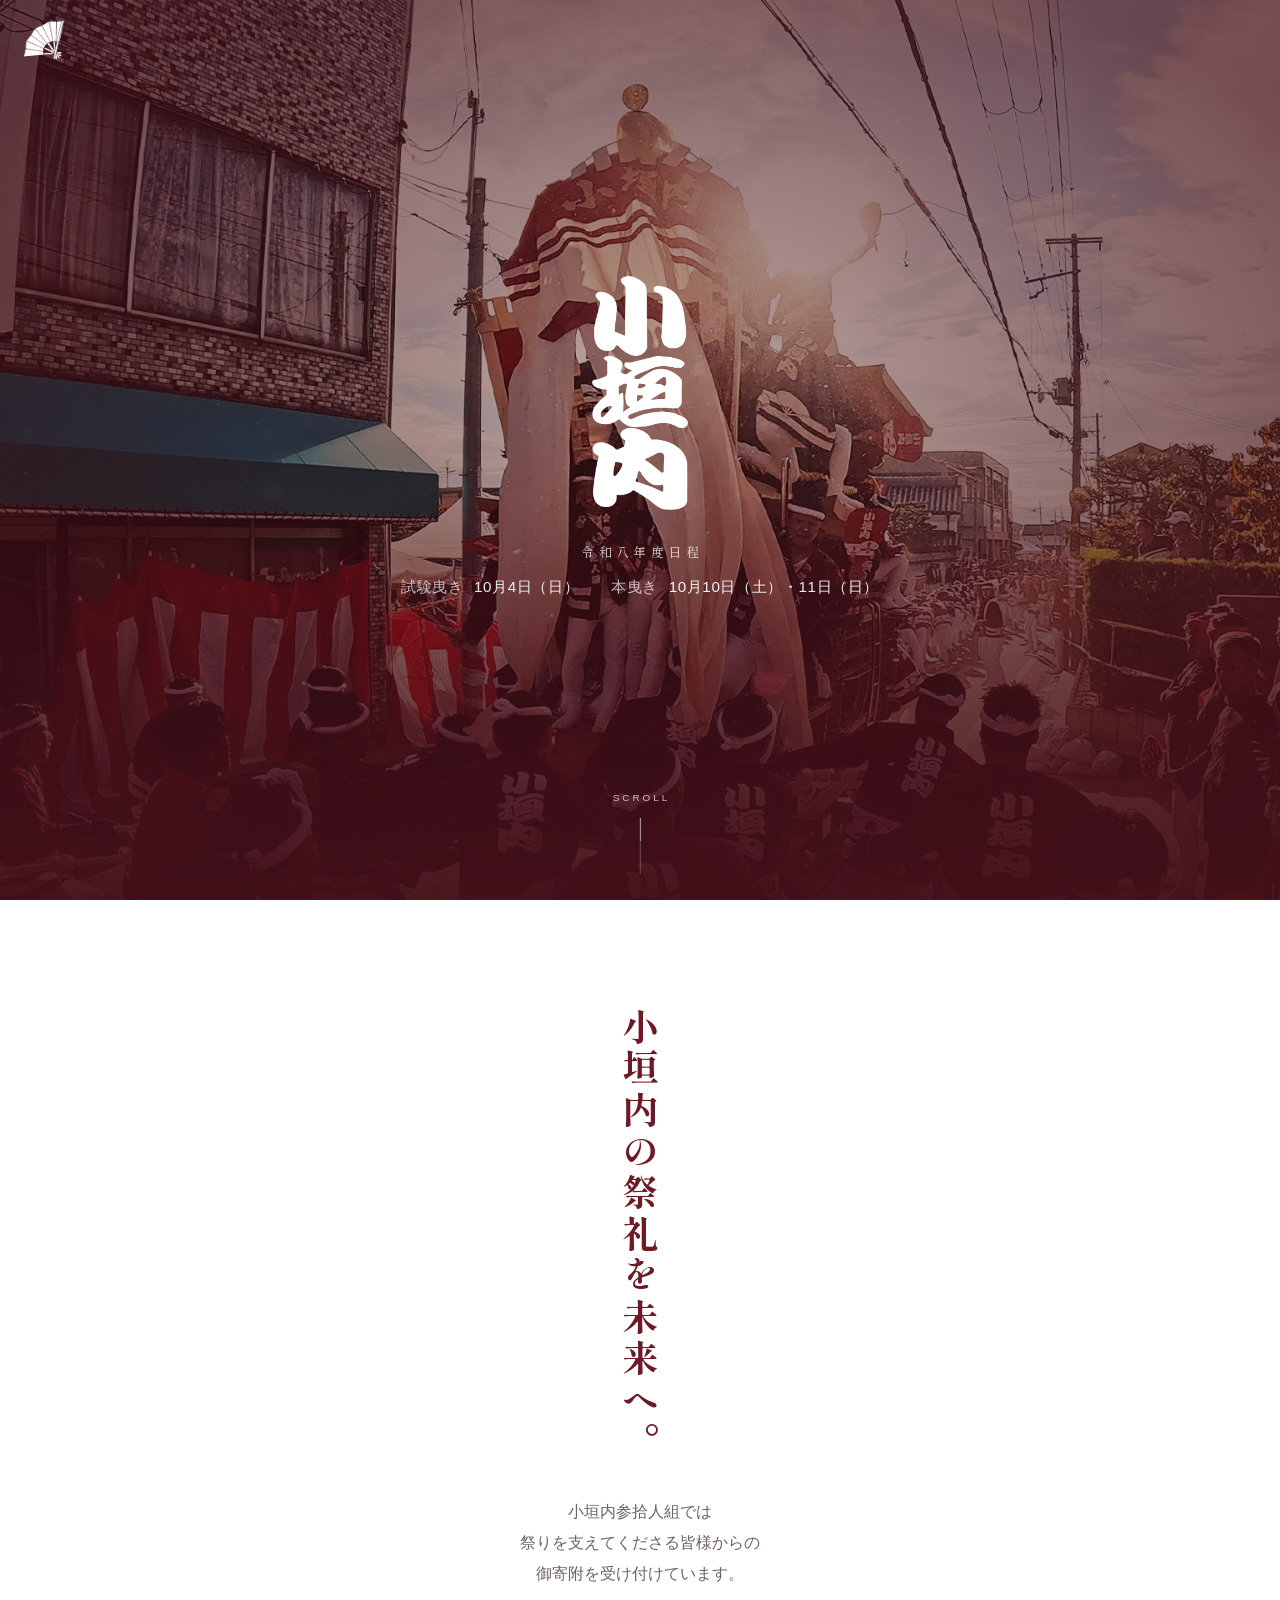
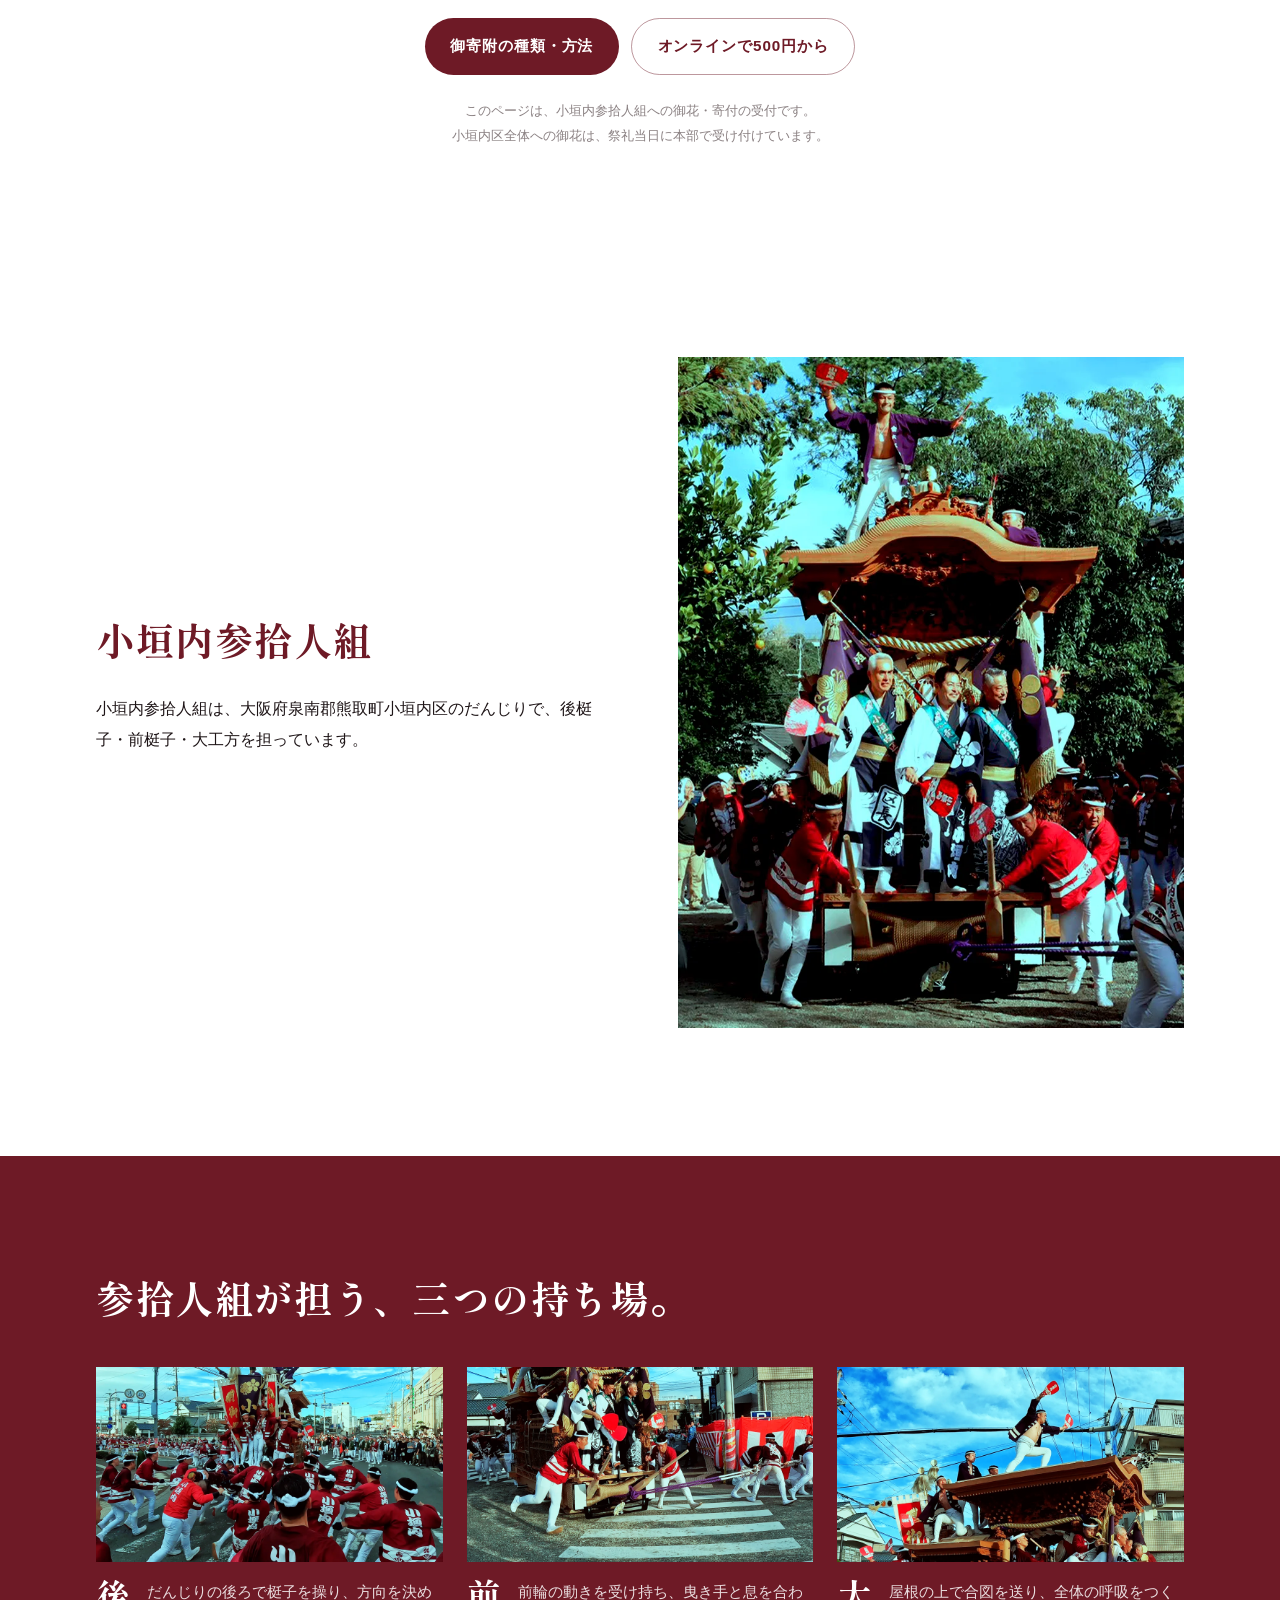
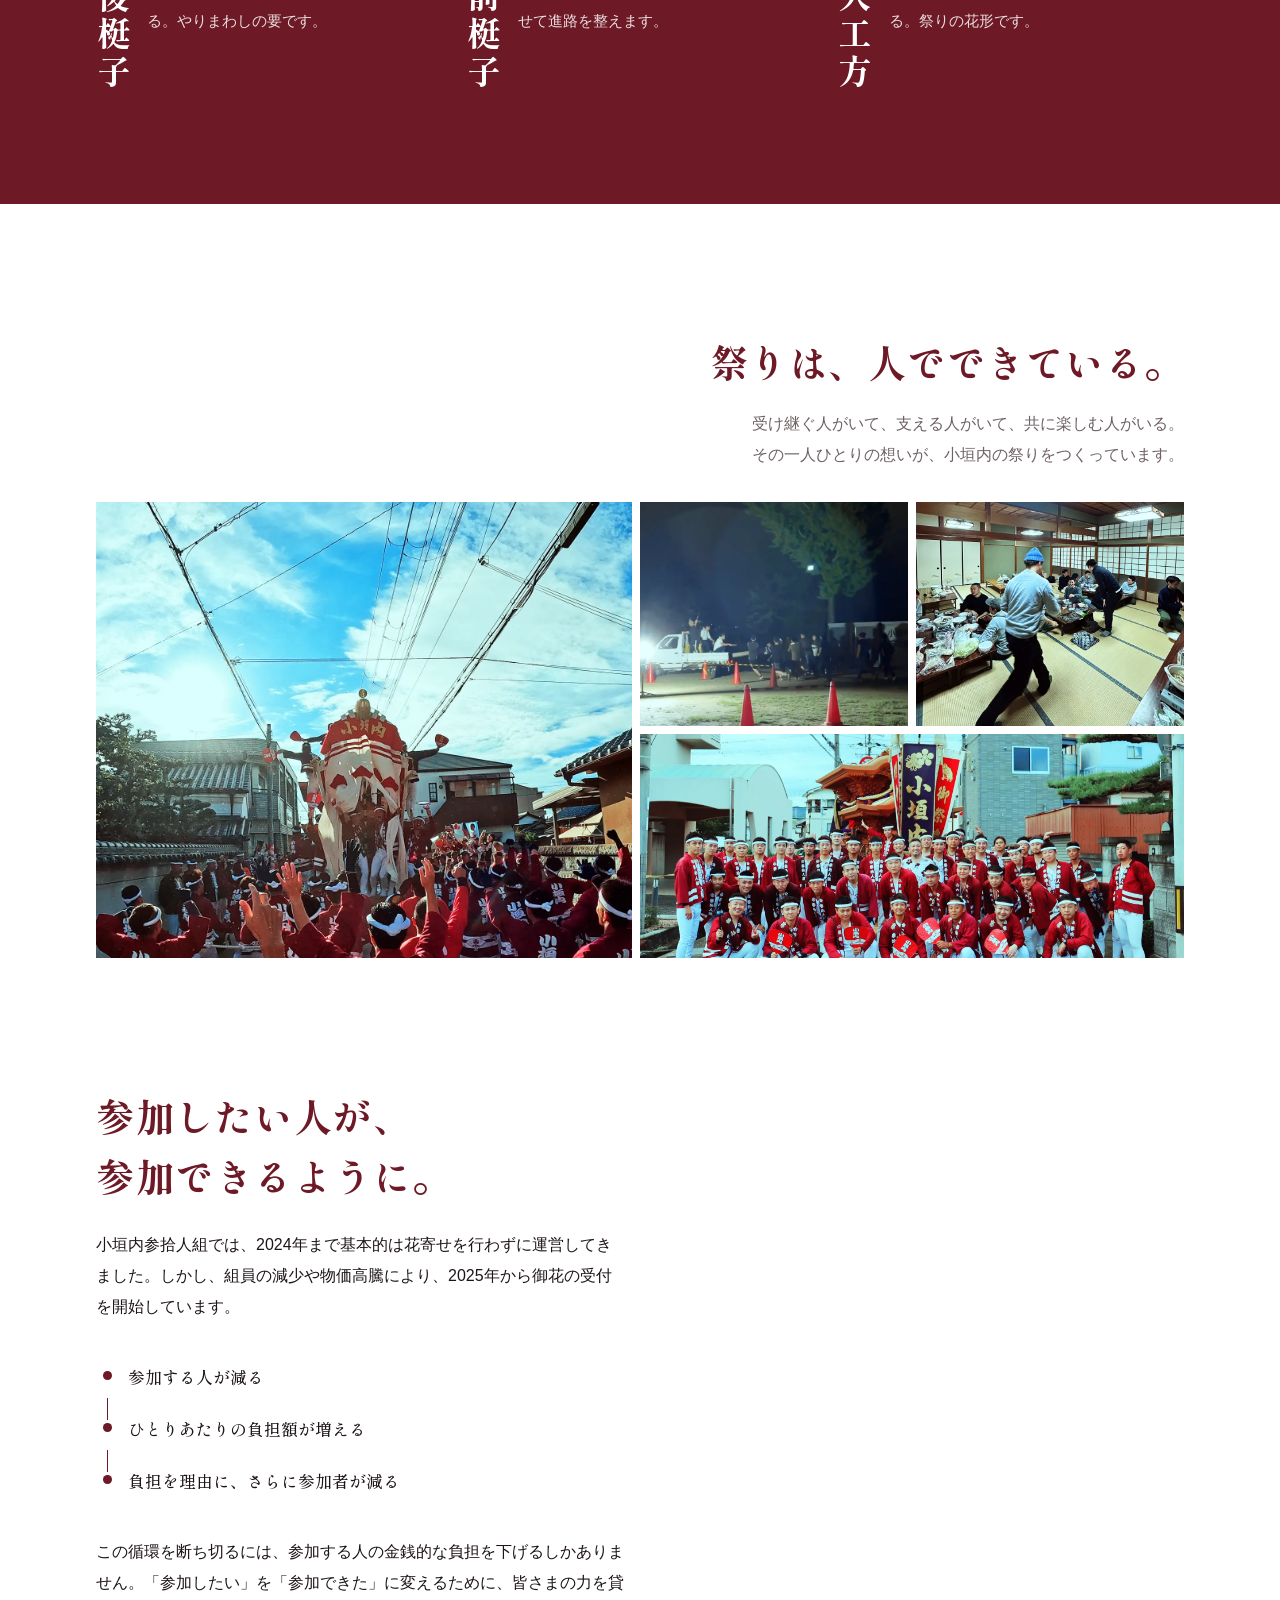
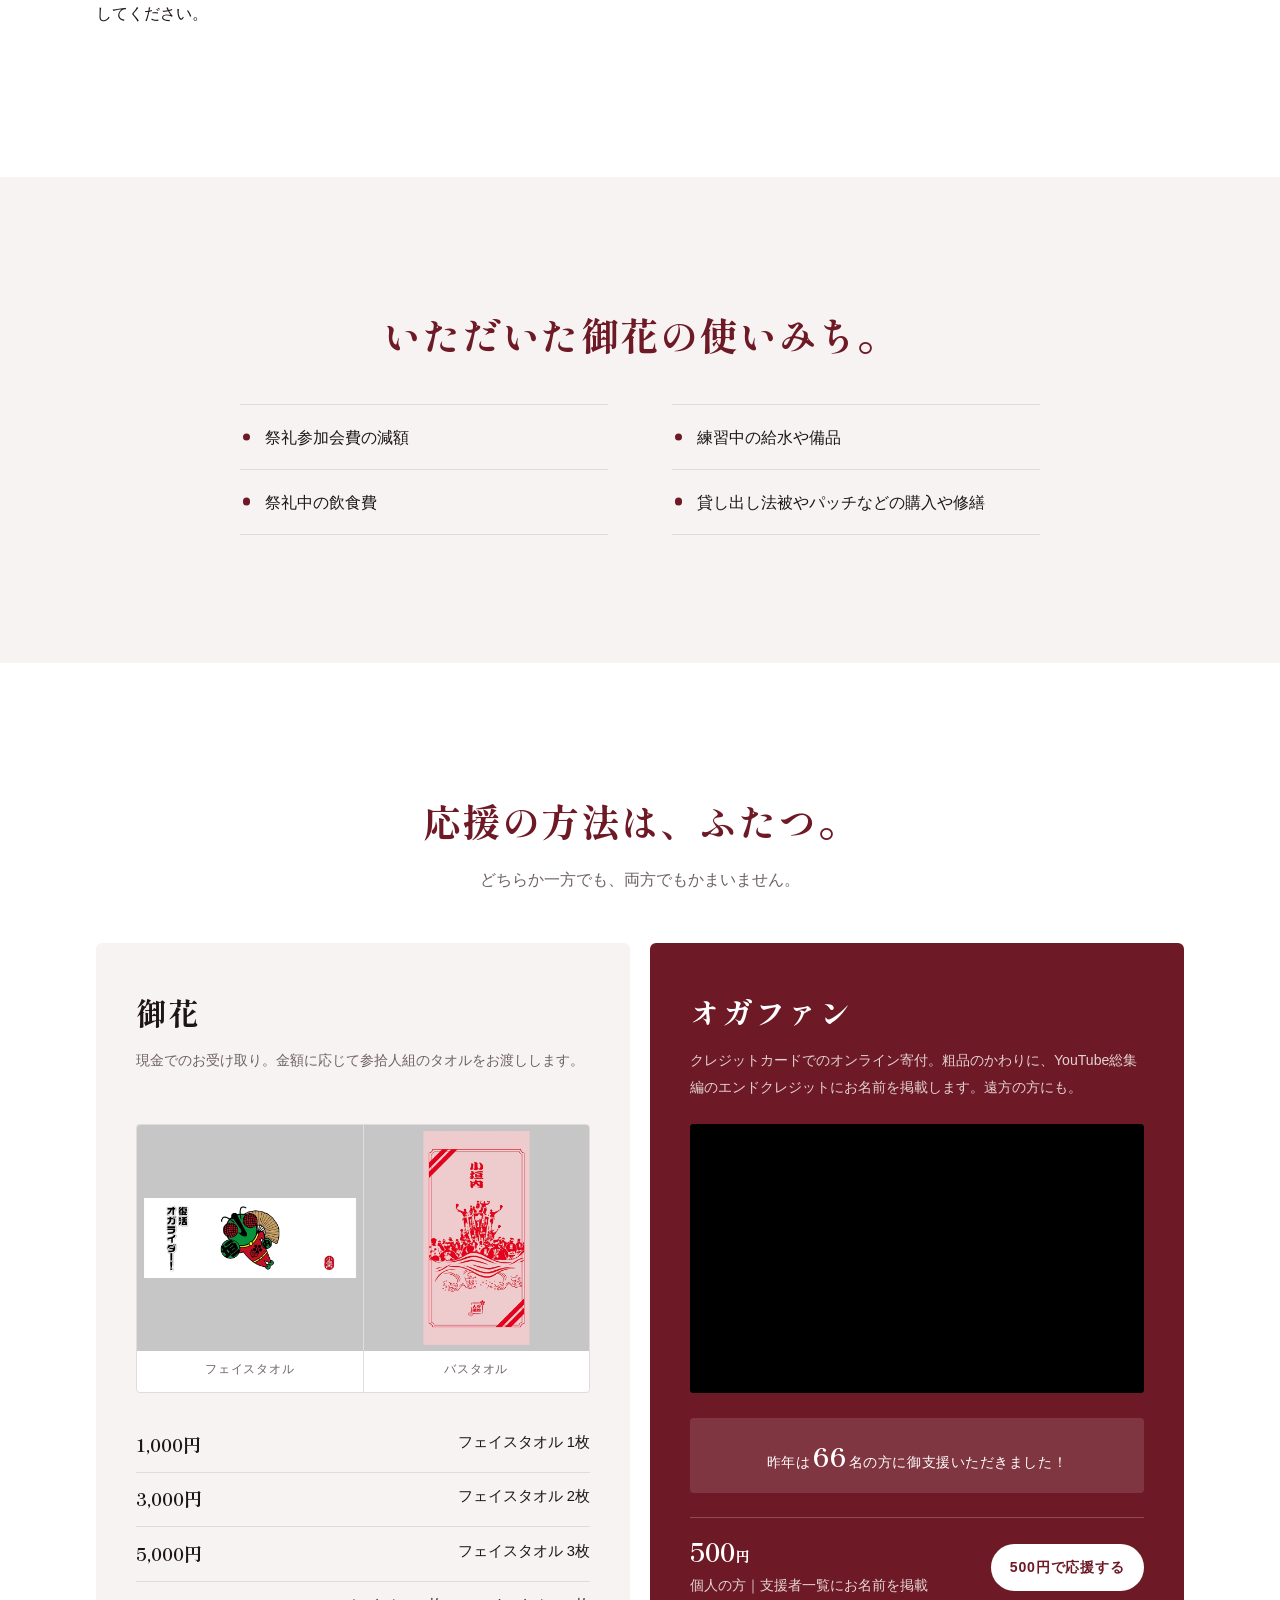
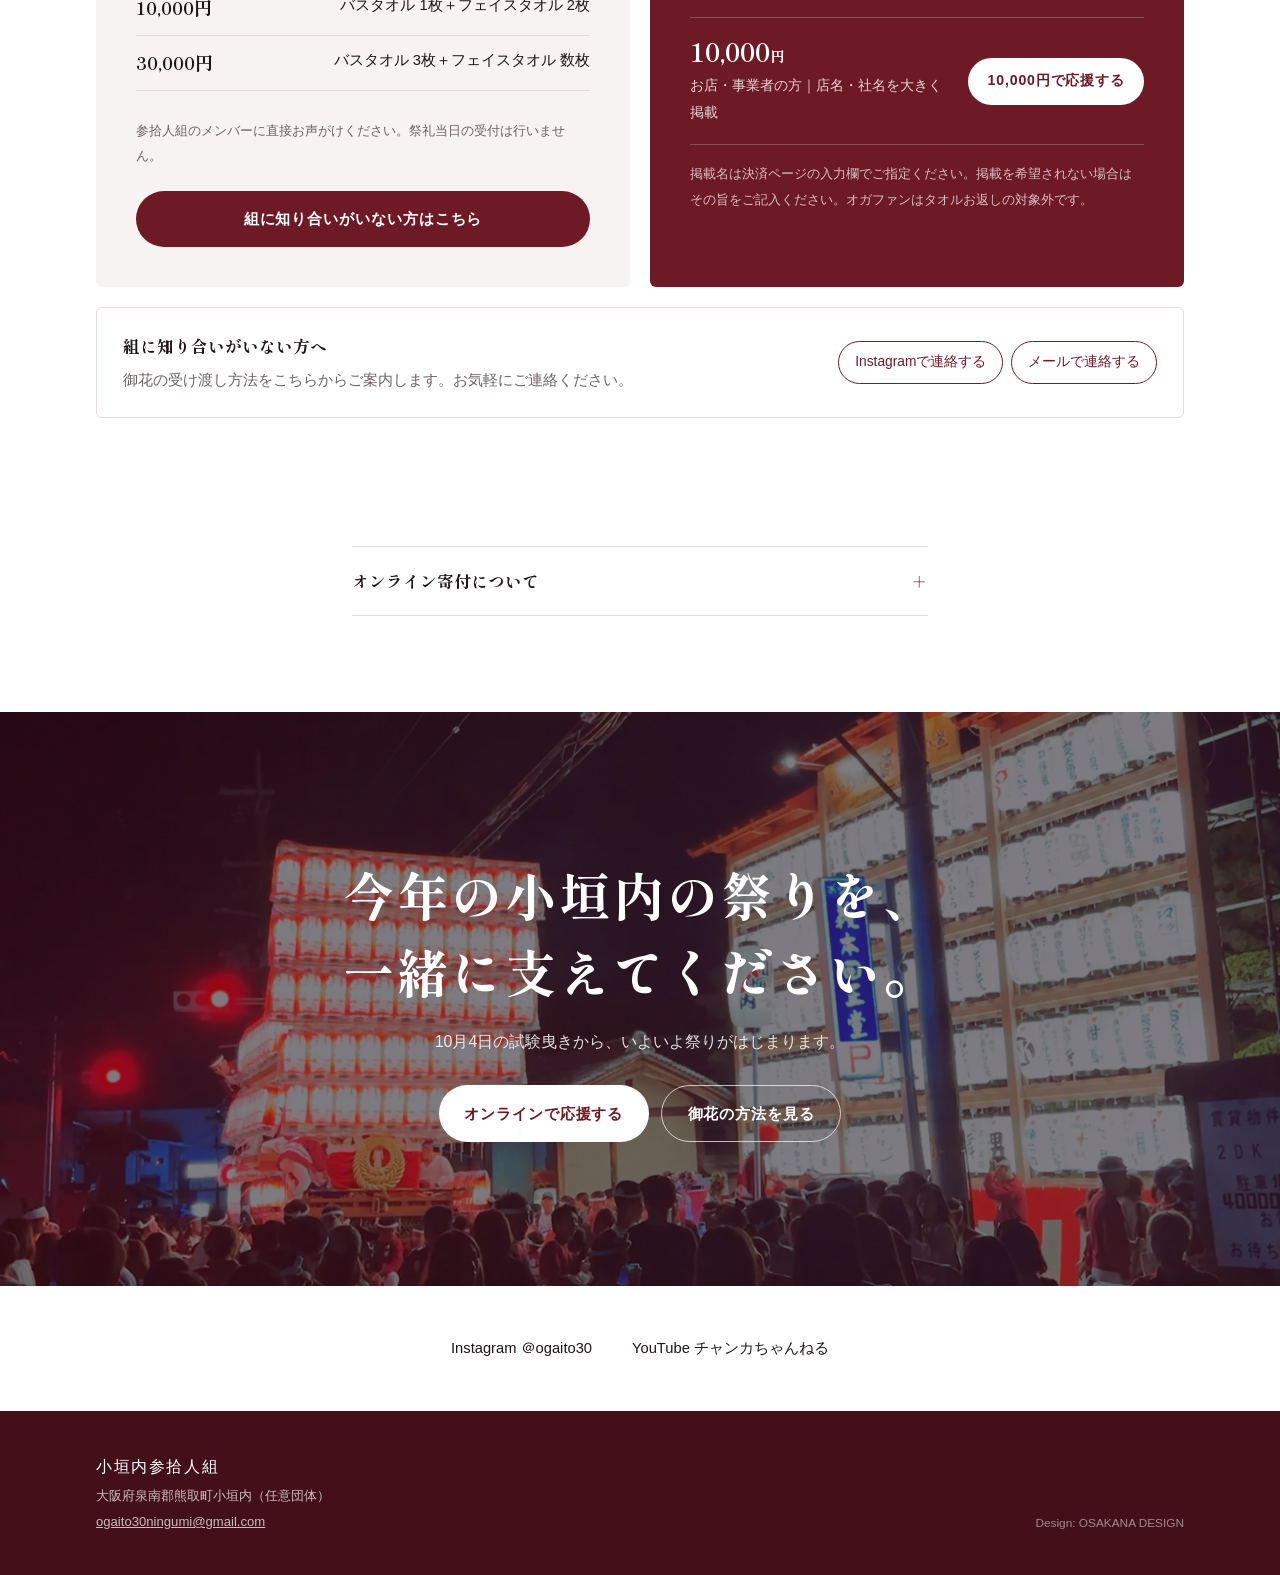
==== index.html @ 528f3665 "調整" ====
<!DOCTYPE html>
<html lang="ja">
<head>
<meta charset="utf-8">
<meta name="viewport" content="width=device-width, initial-scale=1">
<title>小垣内の祭りを、これからも。｜小垣内参拾人組</title>
<meta name="description" content="大阪府熊取町・小垣内のだんじり祭。祭りを続け、参加したい人が参加できる環境を残すために、御花とオンライン寄付「オガファン」で応援をお願いしています。">
<meta name="theme-color" content="#6E1A26">
<link rel="preconnect" href="https://fonts.googleapis.com">
<link rel="preconnect" href="https://fonts.gstatic.com" crossorigin>
<link rel="icon" href="favicon.ico" sizes="32x32">
<link rel="icon" href="icon.svg" type="image/svg+xml">
<link rel="apple-touch-icon" href="apple-touch-icon.png">
<link rel="manifest" href="manifest.webmanifest">
<link href="https://fonts.googleapis.com/css2?family=Shippori+Mincho+B1:wght@500;700;800&family=Zen+Kaku+Gothic+New:wght@400;500;700&display=swap" rel="stylesheet">
<link rel="stylesheet" href="css/ogaito30.css">
</head>
<body>

<!-- ==================== ヒーロー ==================== -->
<header class="hero">
  <a class="logo" href="#"><img src="img/sensu_wht.webp" width="800" height="800" alt="小垣内参拾人組"></a>
  <div class="hero-media" aria-hidden="true">
    <video id="heroVideo" autoplay muted loop playsinline></video>
    <script>
      // 画面の向きに応じてヒーロー動画とポスターを出し分ける（初回描画前に確定させる）
      (function(){
        var v = document.getElementById('heroVideo');
        var sp = matchMedia('(max-aspect-ratio: 1/1)').matches;
        v.poster = sp ? 'img/hero-poster-sp.webp' : 'img/hero-poster-pc.webp';
        v.src    = sp ? 'video/hero-sp.mp4'       : 'video/hero-pc.mp4';
      })();
    </script>
  </div>
  <div class="hero-inner">
    <img class="hero-name" src="img/ogaito_wht.webp" width="329" height="795" alt="小垣内">
    <div class="hero-date">
      <p class="hero-date-title">令和八年度日程</p>
      <p class="hero-date-list"><span><b>試験曳き</b>10月4日（日）</span><span><b>本曳き</b>10月10日（土）・11日（日）</span></p>
    </div>
  </div>
  <a class="hero-scroll" href="#lead">
    <span class="hero-scroll-label">SCROLL</span>
    <span class="hero-scroll-line" aria-hidden="true"></span>
  </a>
</header>

<main>

  <!-- ==================== リード ==================== -->
  <section class="lead" id="lead">
    <div class="wrap lead-inner">
      <h1 class="tate">小垣内の祭礼を未来へ。</h1>
      <p>小垣内参拾人組では<br>祭りを支えてくださる皆様からの<br>御寄附を受け付けています。</p>
      <div class="cta-row">
        <a class="btn btn-enji" href="#ouen">御寄附の種類・方法</a>
        <a class="btn btn-enji-line" href="#ogafan">オンラインで500円から</a>
      </div>
      <p class="lead-note">このページは、小垣内参拾人組への御花・寄付の受付です。<br>小垣内区全体への御花は、祭礼当日に本部で受け付けています。</p>
    </div>
  </section>

  <!-- ==================== 参拾人組について ==================== -->
  <section class="intro">
    <div class="wrap intro-grid">
      <div class="narrow">
        <h2 class="midashi">小垣内参拾人組</h2>
        <p>小垣内参拾人組は、大阪府泉南郡熊取町小垣内区のだんじりで、後梃子・前梃子・大工方を担っています。</p>
      </div>
      <img class="intro-photo" src="img/ogaito_shomen.webp" alt="町並みを背にした小垣内のだんじり正面" loading="lazy" decoding="async">
    </div>
  </section>

  <!-- ==================== 三つの持ち場 ==================== -->
  <section class="yakuwari">
    <div class="wrap">
      <h2 class="midashi">参拾人組が担う、三つの持ち場。</h2>
      <div class="yaku-list">
        <article class="yaku">
          <img class="yaku-photo" src="img/ushiroteko.webp" width="1920" height="1080" alt="だんじりの後ろで梃子を操る後梃子" loading="lazy" decoding="async">
          <h3 class="tate">後梃子</h3>
          <p>だんじりの後ろで梃子を操り、方向を決める。やりまわしの要です。</p>
        </article>
        <article class="yaku">
          <img class="yaku-photo" src="img/maeteko.webp" width="1920" height="1080" alt="前輪の動きを受け持つ前梃子" loading="lazy" decoding="async">
          <h3 class="tate">前梃子</h3>
          <p>前輪の動きを受け持ち、曳き手と息を合わせて進路を整えます。</p>
        </article>
        <article class="yaku">
          <img class="yaku-photo" src="img/daikugata.webp" width="1920" height="1080" alt="だんじりの屋根の上で合図を送る大工方" loading="lazy" decoding="async">
          <h3 class="tate">大工方</h3>
          <p>屋根の上で合図を送り、全体の呼吸をつくる。祭りの花形です。</p>
        </article>
      </div>
    </div>
  </section>

  <!-- ==================== 人 ==================== -->
  <section class="hito">
    <div class="wrap">
      <div class="hito-head">
        <h2 class="midashi">祭りは、人でできている。</h2>
        <p>受け継ぐ人がいて、支える人がいて、共に楽しむ人がいる。その一人ひとりの想いが、小垣内の祭りをつくっています。</p>
      </div>
      <div class="gallery">
        <img src="img/r7_ushiro.webp" width="1350" height="1350" alt="令和七年の祭礼、後梃子につく組員たち" loading="lazy" decoding="async">
        <img src="img/r8_renshu.webp" width="800" height="800" alt="祭りに向けた練習のようす" loading="lazy" decoding="async">
        <img src="img/r8_yoriai.webp" width="800" height="800" alt="詰所での寄合のようす" loading="lazy" decoding="async">
        <img src="img/r7_shugo.webp" width="1920" height="1080" alt="令和七年、法被姿で並ぶ参拾人組の集合写真" loading="lazy" decoding="async">
      </div>
    </div>
  </section>

  <!-- ==================== いま起きていること ==================== -->
  <section class="genjo">
    <div class="wrap genjo-grid">
      <div class="narrow">
        <h2 class="midashi">参加したい人が、<br>参加できるように。</h2>
        <p>小垣内参拾人組では、2024年まで基本的は花寄せを行わずに運営してきました。しかし、組員の減少や物価高騰により、2025年から御花の受付を開始しています。</p>
        <ol class="junkan">
          <li>参加する人が減る</li>
          <li>ひとりあたりの負担額が増える</li>
          <li>負担を理由に、さらに参加者が減る</li>
        </ol>
        <p>この循環を断ち切るには、参加する人の金銭的な負担を下げるしかありません。「参加したい」を「参加できた」に変えるために、皆さまの力を貸してください。</p>
      </div>
    </div>
  </section>

  <!-- ==================== 使いみち ==================== -->
  <section class="tsukai">
    <div class="wrap">
      <h2 class="midashi">いただいた御花の使いみち。</h2>
      <ul class="tsukai-list">
        <li>祭礼参加会費の減額</li>
        <li>練習中の給水や備品</li>
        <li>祭礼中の飲食費</li>
        <li>貸し出し法被やパッチなどの購入や修繕</li>
      </ul>
    </div>
  </section>

  <!-- ==================== 応援の方法 ==================== -->
  <section class="ouen" id="ouen">
    <div class="wrap">
      <div class="ouen-head">
        <h2 class="midashi">応援の方法は、ふたつ。</h2>
        <p>どちらか一方でも、両方でもかまいません。</p>
      </div>

      <div class="hoho">
        <!-- 御花 -->
        <article class="card card-ohana" id="ohana">
          <h3>御花</h3>
          <p class="sub">現金でのお受け取り。金額に応じて参拾人組のタオルをお渡しします。</p>
          <div class="towels">
            <figure>
              <img src="img/towel_1.webp" width="800" height="800" alt="参拾人組のフェイスタオル" loading="lazy" decoding="async">
              <figcaption>フェイスタオル</figcaption>
            </figure>
            <figure>
              <img src="img/towel_2.webp" width="800" height="800" alt="参拾人組のバスタオル" loading="lazy" decoding="async">
              <figcaption>バスタオル</figcaption>
            </figure>
          </div>
          <div class="card-detail">
            <ul class="nedan">
              <li><b>1,000円</b><span>フェイスタオル 1枚</span></li>
              <li><b>3,000円</b><span>フェイスタオル 2枚</span></li>
              <li><b>5,000円</b><span>フェイスタオル 3枚</span></li>
              <li><b>10,000円</b><span>バスタオル 1枚＋フェイスタオル 2枚</span></li>
              <li><b>30,000円</b><span>バスタオル 3枚＋フェイスタオル 数枚</span></li>
            </ul>
            <p class="chui">参拾人組のメンバーに直接お声がけください。祭礼当日の受付は行いません。</p>
            <a class="btn btn-enji" href="#shiranai">組に知り合いがいない方はこちら</a>
          </div>
        </article>

        <!-- オガファン -->
        <article class="card card-ogafan" id="ogafan">
          <h3>オガファン</h3>
          <p class="sub">クレジットカードでのオンライン寄付。粗品のかわりに、YouTube総集編のエンドクレジットにお名前を掲載します。遠方の方にも。</p>
          <div class="credit" aria-label="YouTube総集編エンドクレジットの掲載イメージ">
            <div class="credit-roll">
              <h4>SPECIAL THANKS</h4>
              <div class="big">〇〇商店</div>
              <div class="big">株式会社〇〇</div>
              <h4>応援してくださった皆さま</h4>
              <div>〇〇 〇〇</div><div>〇〇 〇〇</div><div>〇〇 〇〇</div><div>〇〇 〇〇</div><div>〇〇 〇〇</div>
              <h4>小垣内参拾人組</h4>
            </div>
          </div>
          <div class="card-detail">
            <p class="jisseki">昨年は<b>66</b>名の方に御支援いただきました！</p>
            <div class="plan">
              <b>500<small>円</small></b>
              <span>個人の方｜支援者一覧にお名前を掲載</span>
              <a class="btn btn-white" href="https://donate.stripe.com/9B628lglT5q2fy8gWG8EM00">500円で応援する</a>
            </div>
            <div class="plan">
              <b>10,000<small>円</small></b>
              <span>お店・事業者の方｜店名・社名を大きく掲載</span>
              <a class="btn btn-white" href="https://donate.stripe.com/28EbIVb1z05I4Tu0XI8EM01">10,000円で応援する</a>
            </div>
            <p class="chui">掲載名は決済ページの入力欄でご指定ください。掲載を希望されない場合はその旨をご記入ください。オガファンはタオルお返しの対象外です。</p>
          </div>
        </article>
      </div>

      <div class="shiranai" id="shiranai">
        <div>
          <strong>組に知り合いがいない方へ</strong>
          <p>御花の受け渡し方法をこちらからご案内します。お気軽にご連絡ください。</p>
        </div>
        <div class="shiranai-links">
          <a href="https://www.instagram.com/ogaito30">Instagramで連絡する</a>
          <a href="mailto:ogaito30ningumi@gmail.com">メールで連絡する</a>
        </div>
      </div>
    </div>
  </section>

  <!-- ==================== オンライン寄付について ==================== -->
  <section class="joho">
    <div class="wrap narrow">
      <details>
        <summary>オンライン寄付について</summary>
        <dl>
          <div><dt>寄付先</dt><dd>小垣内参拾人組（任意団体）</dd></div>
          <div><dt>決済方法</dt><dd>クレジットカード（Visa／Mastercard／JCB／American Express／Diners Club）</dd></div>
          <div><dt>決済代行</dt><dd>Stripe。カード情報はStripeの決済ページで処理され、参拾人組では取得も保管もしません。</dd></div>
          <div><dt>領収書</dt><dd>決済完了後、Stripeからご入力のメールアドレス宛に自動送信されます。</dd></div>
          <div><dt>キャンセル</dt><dd>寄付の性質上、決済後の返金は原則としてお受けできません。金額をご確認のうえお手続きください。</dd></div>
          <div><dt>お問い合わせ</dt><dd><a href="mailto:ogaito30ningumi@gmail.com">ogaito30ningumi@gmail.com</a></dd></div>
        </dl>
      </details>
    </div>
  </section>

  <!-- ==================== クロージング ==================== -->
  <section class="closing">
    <img class="closing-bg" src="img/yoru.webp" width="1920" height="1080" alt="" loading="lazy" decoding="async">
    <div class="wrap closing-inner">
      <h2>今年の小垣内の祭りを、<br>一緒に支えてください。</h2>
      <p>10月4日の試験曳きから、いよいよ祭りがはじまります。</p>
      <div class="cta-row">
        <a class="btn btn-white" href="#ogafan">オンラインで応援する</a>
        <a class="btn btn-line" href="#ohana">御花の方法を見る</a>
      </div>
    </div>
  </section>

  <nav class="sns wrap" aria-label="参拾人組の発信">
    <a href="https://www.instagram.com/ogaito30">Instagram ＠ogaito30</a>
    <a href="https://youtube.com/@channka-channel">YouTube チャンカちゃんねる</a>
  </nav>
</main>

<footer>
  <div class="wrap footer-row">
    <div>
      <span class="name">小垣内参拾人組</span>
      大阪府泉南郡熊取町小垣内（任意団体）<br>
      <a href="mailto:ogaito30ningumi@gmail.com">ogaito30ningumi@gmail.com</a>
    </div>
    <!-- 組内で了承を得てから表示 -->
    <div class="credit-design">Design: OSAKANA DESIGN</div>
  </div>
</footer>

<div class="mobile-cta" id="mobileCta">
  <a class="btn btn-enji" href="#ogafan">オンラインで応援</a>
  <a class="btn btn-enji-line" href="#ohana">御花について</a>
</div>

<script>
// ヒーローを過ぎたらスマホ固定CTAを表示
(function(){
  var cta=document.getElementById('mobileCta'),hero=document.querySelector('.hero');
  if(!('IntersectionObserver' in window)){cta.classList.add('show');return;}
  new IntersectionObserver(function(e){cta.classList.toggle('show',!e[0].isIntersecting);},{threshold:0}).observe(hero);
})();
</script>
</body>
</html>
---- css/ogaito30.css ----
:root {
  --enji: #6E1A26;      /* 小垣内のエンジ */
  --enji-deep: #43101A;
  --shiro: #FFFFFF;
  --gofun: #F6F3F2;     /* 胡粉：わずかに赤みの白 */
  --sumi: #1E1517;
  --nezumi: #6E6264;
  --sen: #E3DADB;
  --mincho: "Shippori Mincho B1", "Hiragino Mincho ProN", "Yu Mincho", serif;
  --gothic: "Zen Kaku Gothic New", "Hiragino Sans", "Yu Gothic", sans-serif;
}

*,
*::before,
*::after {
  box-sizing: border-box;
}

html {
  -webkit-text-size-adjust: 100%;
  scroll-behavior: smooth;
}

body {
  margin: 0;
  background: var(--shiro);
  color: var(--sumi);
  font-family: var(--gothic);
  font-size: 16px;
  line-height: 1.95;
}

img,
video {
  display: block;
  max-width: 100%;
}

a {
  color: inherit;
}

p {
  margin: 0 0 1.2em;
}

.wrap {
  width: min(100% - 3rem, 68rem);
  margin-inline: auto;
}

.narrow {
  max-width: 36rem;
}

.tate {
  writing-mode: vertical-rl;
  text-orientation: upright;
}

.midashi {
  font-family: var(--mincho);
  font-weight: 700;
  font-size: clamp(1.6rem, 3.6vw, 2.4rem);
  line-height: 1.55;
  letter-spacing: .04em;
  margin: 0 0 1.5rem;
  color: var(--enji);
}


/* ---------- ボタン ---------- */

.btn {
  display: inline-flex;
  align-items: center;
  justify-content: center;
  gap: .5em;
  padding: .8rem 1.6rem;
  font-family: var(--gothic);
  font-weight: 700;
  font-size: .95rem;
  letter-spacing: .06em;
  text-decoration: none;
  border-radius: 999px;
  transition: background-color .2s, color .2s, transform .2s;
}

.btn:active {
  transform: translateY(1px);
}

.btn:focus-visible {
  outline: 3px solid currentColor;
  outline-offset: 3px;
}

.btn-white {
  background: var(--shiro);
  color: var(--enji);
}

.btn-white:hover {
  background: var(--gofun);
}

.btn-line {
  border: 1.5px solid rgba(255, 255, 255, .7);
  color: var(--shiro);
}

.btn-line:hover {
  background: rgba(255, 255, 255, .12);
}

.btn-enji {
  background: var(--enji);
  color: var(--shiro);
}

.btn-enji:hover {
  background: var(--enji-deep);
}

.btn-enji-line {
  border: 1.5px solid rgba(110, 26, 38, .45);
  color: var(--enji);
}

.btn-enji-line:hover {
  background: var(--gofun);
}

.cta-row {
  display: flex;
  flex-wrap: wrap;
  gap: .75rem;
  margin-top: 1.75rem;
}


/* ---------- ヒーロー ---------- */

.hero {
  position: relative;
  min-height: 100svh;
  background: var(--enji-deep);
  color: var(--shiro);
  display: grid;
  overflow: hidden;
}

.hero-media {
  position: absolute;
  inset: 0;
}

.hero-media video {
  width: 100%;
  height: 100%;
  object-fit: cover;
}

.hero-media::before {
  content: "";
  position: absolute;
  inset: 0;
  z-index: 1;
  background:
    radial-gradient(60% 55% at 50% 45%, rgba(67, 16, 26, .35) 0%, rgba(67, 16, 26, .72) 100%),
    linear-gradient(0deg, rgba(67, 16, 26, .85) 0%, transparent 45%);
}

.hero-inner {
  position: relative;
  z-index: 2;
  width: min(100% - 3rem, 68rem);
  margin: auto;
  padding: 5.5rem 0 7rem;
  display: grid;
  justify-items: center;
  text-align: center;
  gap: clamp(1.8rem, 4vh, 3rem);
}

.hero-name {
  height: clamp(8.5rem, 26vh, 15rem);
  width: auto;
  max-width: none;
}

.logo {
  position: absolute;
  z-index: 3;
  top: 1.25rem;
  left: 1.5rem;
}

.logo img {
  width: auto;
  height: 40px;
}


/* 日程 */

.hero-date-title {
  font-family: var(--mincho);
  font-weight: 500;
  font-size: .8rem;
  letter-spacing: .34em;
  text-indent: .34em;
  line-height: 1;
  margin: 0 0 1rem;
  color: rgba(255, 255, 255, .7);
}

.hero-date-list {
  display: flex;
  flex-wrap: wrap;
  justify-content: center;
  gap: .3rem 2rem;
  margin: 0;
  font-size: .95rem;
  line-height: 1.7;
  letter-spacing: .04em;
  color: rgba(255, 255, 255, .92);
}

.hero-date b {
  font-weight: 500;
  margin-right: .7em;
  color: rgba(255, 255, 255, .7);
}


/* スクロールを促すサイン */

.hero-scroll {
  position: absolute;
  z-index: 2;
  left: 50%;
  bottom: 1.6rem;
  transform: translateX(-50%);
  display: grid;
  justify-items: center;
  gap: .7rem;
  text-decoration: none;
  color: rgba(255, 255, 255, .72);
}

.hero-scroll:hover {
  color: var(--shiro);
}

.hero-scroll-label {
  font-size: .62rem;
  font-weight: 500;
  letter-spacing: .3em;
  text-indent: .3em;
}

.hero-scroll-line {
  position: relative;
  display: block;
  width: 1px;
  height: 3.5rem;
  background: rgba(255, 255, 255, .25);
  overflow: hidden;
}

.hero-scroll-line::after {
  content: "";
  position: absolute;
  inset: 0 0 auto;
  height: 40%;
  background: currentColor;
}


/* 初回ロードの演出 */

@media (prefers-reduced-motion: no-preference) {
  .hero-name {
    clip-path: inset(0 0 100% 0);
    animation: rise 1.1s cubic-bezier(.2, .7, .1, 1) .2s forwards;
  }

  .hero-date {
    opacity: 0;
    animation: fade .9s ease 1.05s forwards;
  }

  .hero-scroll {
    opacity: 0;
    animation: fade .9s ease 1.5s forwards;
  }

  .hero-scroll-line::after {
    animation: scrolldown 2.2s cubic-bezier(.65, 0, .35, 1) infinite;
  }

  .hero-media {
    transform: scale(1.08);
    animation: settle 2.4s cubic-bezier(.2, .7, .1, 1) forwards;
  }
}

@keyframes scrolldown {
  0% {
    transform: translateY(-100%);
  }

  55%,
  100% {
    transform: translateY(250%);
  }
}

@keyframes rise {
  to {
    clip-path: inset(0 0 0 0);
  }
}

@keyframes fade {
  to {
    opacity: 1;
  }
}

@keyframes settle {
  to {
    transform: scale(1);
  }
}


/* ---------- リード ---------- */

.lead {
  padding: clamp(4rem, 9vw, 6.5rem) 0 clamp(3rem, 7vw, 5rem);
}

.lead-inner {
  display: grid;
  justify-items: center;
  text-align: center;
}

.lead h1 {
  font-family: var(--mincho);
  font-weight: 700;
  font-size: clamp(1.5rem, 3.4vw, 2.3rem);
  line-height: 1.2;
  letter-spacing: .12em;
  text-indent: .12em;
  margin: 0 0 2rem;
  color: var(--enji);
}

.lead p {
  color: var(--nezumi);
  margin: 0;
}

.lead .cta-row {
  justify-content: center;
}

.lead p.lead-note {
  margin-top: 1.5rem;
  font-size: .8rem;
  color: var(--nezumi);
  opacity: .8;
}


/* ---------- 参拾人組について ---------- */

.intro {
  padding: clamp(4.5rem, 10vw, 8rem) 0;
}

.intro-grid {
  display: grid;
  grid-template-columns: 1fr 1fr;
  gap: clamp(2rem, 6vw, 5rem);
  align-items: center;
}

.intro-photo {
  width: 100%;
  height: auto;
}


/* ---------- 三つの持ち場 ---------- */

.yakuwari {
  background: var(--enji);
  color: var(--shiro);
  padding: clamp(4rem, 9vw, 7rem) 0;
}

.yakuwari .midashi {
  color: var(--shiro);
}

.yaku-list {
  display: grid;
  grid-template-columns: repeat(3, 1fr);
  gap: 1.5rem;
  margin-top: 2.5rem;
}

.yaku {
  display: grid;
  grid-template-columns: auto 1fr;
  gap: 1rem;
  align-content: start;
}

.yaku h3,
.yaku p {
  align-self: start;
}

.yaku-photo {
  grid-column: 1 / -1;
  width: 100%;
  height: auto;
  aspect-ratio: 16/9;
  object-fit: cover;
}

.yaku h3 {
  font-family: var(--mincho);
  font-weight: 800;
  font-size: 2.1rem;
  line-height: 1.05;
  letter-spacing: .12em;
  margin: 0;
}

.yaku p {
  font-size: .92rem;
  color: rgba(255, 255, 255, .85);
  margin: 0;
}

.yaku .yaku-note {
  grid-column: 2;
  margin-top: -.6rem;
  font-size: .8rem;
  color: rgba(255, 255, 255, .6);
}


/* ---------- 人 ---------- */

.hito {
  padding: clamp(4.5rem, 10vw, 8rem) 0 0;
}

.hito-head {
  display: flex;
  flex-direction: column;
  align-items: end;
  text-align: right;
  gap: 1rem;
  margin-bottom: 2rem;
}

.hito-head .midashi {
  margin: 0;
}

.hito-head p {
  /* 54字のリード文を27字×2行に収める */
  max-width: 27.5em;
  margin: 0;
  color: var(--nezumi);
}

.hito-head .nb {
  display: inline-block;
}

.gallery {
  display: grid;
  grid-template-columns: 2fr 1fr 1fr;
  grid-template-rows: 14rem 14rem;
  gap: .5rem;
}

.gallery img {
  width: 100%;
  height: 100%;
  object-fit: cover;
}

.gallery img:first-child {
  grid-row: 1 / 3;
}

.gallery img:nth-child(4) {
  grid-column: 2 / 4;
}


/* ---------- いま起きていること ---------- */

.genjo {
  padding: clamp(4.5rem, 10vw, 8rem) 0;
}

.genjo-grid {
  display: grid;
  grid-template-columns: 1.1fr 1fr;
  gap: clamp(2rem, 6vw, 5rem);
}

.suii {
  border-top: 2px solid var(--enji);
}

.suii div {
  display: grid;
  grid-template-columns: 5rem 1fr auto;
  align-items: center;
  gap: 1rem;
  padding: .9rem 0;
  border-bottom: 1px solid var(--sen);
  font-size: .9rem;
}

.suii i {
  display: block;
  height: .55rem;
  background: var(--enji);
  border-radius: 999px;
  width: var(--w);
}

.suii b {
  font-family: var(--mincho);
  font-size: 1.15rem;
  min-width: 4em;
  text-align: right;
}

.suii-note {
  font-size: .78rem;
  color: var(--nezumi);
  margin-top: .6rem;
}

.junkan {
  margin: 1.8rem 0;
  padding: 0;
  list-style: none;
  font-family: var(--mincho);
  font-weight: 500;
  font-size: 1.05rem;
}

.junkan li {
  position: relative;
  padding: .6rem 0 .6rem 2rem;
}

.junkan li::before {
  content: "";
  position: absolute;
  left: .45rem;
  top: 1.25rem;
  width: .55rem;
  height: .55rem;
  border-radius: 50%;
  background: var(--enji);
}

.junkan li + li::after {
  content: "";
  position: absolute;
  left: .7rem;
  top: -.35rem;
  width: 1px;
  height: 1.4rem;
  background: var(--enji);
}


/* ---------- 使いみち ---------- */

.tsukai {
  background: var(--gofun);
  padding: clamp(4.5rem, 10vw, 8rem) 0;
}

.tsukai .midashi {
  text-align: center;
}

.tsukai-list {
  display: grid;
  grid-template-columns: repeat(2, 1fr);
  gap: 0 clamp(2rem, 5vw, 4rem);
  max-width: 50rem;
  margin: 2.5rem auto 0;
  padding: 0;
  list-style: none;
}

.tsukai-list li {
  display: flex;
  align-items: baseline;
  gap: .9rem;
  padding: 1.15rem .2rem;
  border-bottom: 1px solid var(--sen);
  font-weight: 500;
  line-height: 1.7;
}

.tsukai-list li:nth-child(-n+2) {
  border-top: 1px solid var(--sen);
}

.tsukai-list li::before {
  content: "";
  flex: none;
  width: .45rem;
  height: .45rem;
  border-radius: 50%;
  background: var(--enji);
  transform: translateY(-.15em);
}


/* ---------- 応援の方法 ---------- */

.ouen {
  padding: clamp(4.5rem, 10vw, 8rem) 0;
}

.ouen-head {
  text-align: center;
  margin-bottom: 3rem;
}

.ouen-head .midashi {
  margin-bottom: .8rem;
}

.ouen-head p {
  color: var(--nezumi);
  margin: 0;
}

.hoho {
  display: grid;
  grid-template-columns: 1fr 1fr;
  gap: 1.25rem;
}

/* 見出し／説明／画像／詳細の4段をsubgridで両カード共通にし、画像の位置を揃える */

.card {
  grid-row: span 4;
  display: grid;
  grid-template-rows: subgrid;
  row-gap: 0;
  padding: clamp(1.5rem, 4vw, 2.5rem);
  border-radius: 6px;
  overflow: hidden;
}

.card-detail {
  display: flex;
  flex-direction: column;
}

.card h3 {
  font-family: var(--mincho);
  font-weight: 800;
  font-size: 1.9rem;
  letter-spacing: .08em;
  margin: 0 0 .3rem;
}

.card .sub {
  font-size: .88rem;
  margin-bottom: 1.4rem;
}

.card-ohana {
  background: var(--gofun);
}

.card-ohana .sub {
  color: var(--nezumi);
}

.card-ogafan {
  background: var(--enji);
  color: var(--shiro);
}

.card-ogafan .sub {
  color: rgba(255, 255, 255, .8);
}

.nedan {
  list-style: none;
  padding: 0;
  margin: 0 0 1.5rem;
  font-size: .92rem;
}

.nedan li {
  display: flex;
  justify-content: space-between;
  gap: 1rem;
  padding: .6rem 0;
  border-bottom: 1px solid var(--sen);
}

.nedan b {
  font-family: var(--mincho);
  font-size: 1.1rem;
  white-space: nowrap;
}

/* 御花のお礼タオル */

.towels {
  display: grid;
  grid-template-columns: 1fr 1fr;
  gap: 1px;
  margin-bottom: 1.6rem;
  background: var(--sen);
  border: 1px solid var(--sen);
  border-radius: 4px;
  overflow: hidden;
}

.towels figure {
  margin: 0;
  background: var(--shiro);
}

.towels img {
  width: 100%;
  height: auto;
  aspect-ratio: 1/1;
  object-fit: cover;
}

.towels figcaption {
  padding: .6rem .8rem .8rem;
  font-size: .78rem;
  line-height: 1.5;
  letter-spacing: .06em;
  text-align: center;
  color: var(--nezumi);
}

.card .chui {
  font-size: .82rem;
  color: var(--nezumi);
  margin: .2rem 0 1.4rem;
}

.card-ohana .btn {
  margin-top: auto;
}


/* オガファン：エンドクレジットの掲載イメージ */

.credit {
  position: relative;
  min-height: 13rem;
  margin-bottom: 1.6rem;
  border-radius: 4px;
  background: #000;
  overflow: hidden;
}

/* 上下を黒へフェードさせ、流れる文字を端で消す */
.credit::after {
  content: "";
  position: absolute;
  inset: 0;
  z-index: 1;
  background: linear-gradient(#000, transparent 22%, transparent 78%, #000);
}

.credit-roll {
  position: absolute;
  top: 100%;
  left: 0;
  right: 0;
  text-align: center;
  font-family: var(--mincho);
  color: var(--shiro);
  line-height: 2.1;
  font-size: .9rem;
  animation: roll 16s linear infinite;
}

.credit-roll h4 {
  font-weight: 500;
  font-size: .72rem;
  letter-spacing: .3em;
  opacity: .6;
  margin: 1.6rem 0 .3rem;
}

.credit-roll .big {
  font-size: 1.25rem;
  font-weight: 700;
}

/* 枠の高さが画面幅で変わるため、下端の外から上端の外までをtopとtransformで流す */
@keyframes roll {
  from {
    top: 100%;
    transform: none;
  }

  to {
    top: 0;
    transform: translateY(-100%);
  }
}

@media (prefers-reduced-motion: reduce) {
  .credit-roll {
    animation: none;
    top: 0;
  }
}


/* オガファン：実績と金額プラン */

.jisseki {
  margin: 0 0 1.5rem;
  padding: .9rem 1rem;
  border-radius: 4px;
  background: rgba(255, 255, 255, .12);
  text-align: center;
  font-size: .88rem;
  line-height: 1.8;
  letter-spacing: .04em;
}

.jisseki b {
  font-family: var(--mincho);
  font-weight: 700;
  font-size: 1.6rem;
  letter-spacing: .02em;
  margin: 0 .1em;
}

.plan {
  display: grid;
  grid-template-columns: 1fr auto;
  gap: .4rem 1rem;
  align-items: center;
  padding: 1.1rem 0;
  border-bottom: 1px solid rgba(255, 255, 255, .22);
}

.plan:first-of-type {
  border-top: 1px solid rgba(255, 255, 255, .22);
}

.plan b {
  font-family: var(--mincho);
  font-size: 1.6rem;
  line-height: 1.2;
}

.plan b small {
  font-size: .55em;
  margin-left: .1em;
}

.plan span {
  grid-column: 1;
  font-size: .86rem;
  color: rgba(255, 255, 255, .82);
}

.plan .btn {
  grid-column: 2;
  grid-row: 1 / 3;
  min-height: 2.9rem;
  padding: .6rem 1.2rem;
  font-size: .88rem;
}

.card-ogafan .chui {
  color: rgba(255, 255, 255, .72);
  margin-top: 1rem;
}


/* 知り合いがいない方 */

.shiranai {
  margin-top: 1.25rem;
  border: 1px solid var(--sen);
  border-radius: 6px;
  padding: 1.4rem 1.6rem;
  display: grid;
  grid-template-columns: 1fr auto;
  gap: 1rem 2rem;
  align-items: center;
  font-size: .92rem;
}

.shiranai strong {
  font-family: var(--mincho);
  font-size: 1.05rem;
  display: block;
  margin-bottom: .2rem;
}

.shiranai p {
  margin: 0;
  color: var(--nezumi);
}

.shiranai-links {
  display: flex;
  flex-wrap: wrap;
  gap: .5rem;
}

.shiranai-links a {
  font-weight: 500;
  color: var(--enji);
  text-decoration: none;
  border: 1px solid var(--enji);
  border-radius: 999px;
  padding: .45rem 1rem;
  font-size: .86rem;
}

.shiranai-links a:hover {
  background: var(--enji);
  color: var(--shiro);
}


/* ---------- オンライン寄付について ---------- */

.joho {
  padding: 0 0 clamp(4rem, 8vw, 6rem);
}

.joho details {
  border-top: 1px solid var(--sen);
  border-bottom: 1px solid var(--sen);
}

.joho summary {
  cursor: pointer;
  padding: 1.1rem 0;
  font-family: var(--mincho);
  font-weight: 700;
  font-size: 1.05rem;
  list-style: none;
  display: flex;
  justify-content: space-between;
}

.joho summary::-webkit-details-marker {
  display: none;
}

.joho summary::after {
  content: "＋";
  color: var(--enji);
}

.joho details[open] summary::after {
  content: "－";
}

.joho dl {
  margin: 0 0 1.2rem;
  font-size: .9rem;
}

.joho dl div {
  display: grid;
  grid-template-columns: 7em 1fr;
  gap: 1rem;
  padding: .55rem 0;
}

.joho dt {
  color: var(--nezumi);
}

.joho dd {
  margin: 0;
}


/* ---------- クロージング ---------- */

.closing {
  position: relative;
  color: var(--shiro);
  background: var(--enji-deep);
  overflow: hidden;
}

.closing-bg {
  position: absolute;
  inset: 0;
  width: 100%;
  height: 100%;
  object-fit: cover;
  opacity: .45;
}

.closing-inner {
  position: relative;
  padding: clamp(5rem, 12vw, 9rem) 0;
  text-align: center;
}

.closing h2 {
  font-family: var(--mincho);
  font-weight: 800;
  font-size: clamp(1.9rem, 5vw, 3.2rem);
  line-height: 1.5;
  letter-spacing: .06em;
  margin: 0 0 1rem;
}

.closing p {
  color: rgba(255, 255, 255, .85);
}

.closing .cta-row {
  justify-content: center;
}


/* ---------- SNS・フッター ---------- */

.sns {
  padding: 3rem 0;
  display: flex;
  flex-wrap: wrap;
  gap: 1rem 2.5rem;
  justify-content: center;
  font-size: .92rem;
}

.sns a {
  text-decoration: none;
  font-weight: 500;
}

.sns a:hover {
  color: var(--enji);
}

footer {
  background: var(--enji-deep);
  color: rgba(255, 255, 255, .72);
  padding: 2.5rem 0;
  font-size: .82rem;
  line-height: 2;
}

footer .name {
  font-family: var(--mincho);
  color: var(--shiro);
  font-size: 1rem;
  letter-spacing: .1em;
  display: block;
}

.footer-row {
  display: flex;
  justify-content: space-between;
  align-items: end;
  flex-wrap: wrap;
  gap: 1rem;
}

.credit-design {
  font-size: .74rem;
  opacity: .7;
}


/* ---------- スマホ固定CTA（表示は36rem以下のみ） ---------- */

.mobile-cta {
  display: none;
}


/* ---------- レスポンシブ ---------- */

@media (max-width: 52rem) {
  .intro-grid,
  .genjo-grid,
  .hoho {
    grid-template-columns: 1fr;
  }

  .yaku-list {
    grid-template-columns: 1fr;
    gap: 2.5rem;
  }

  .shiranai {
    grid-template-columns: 1fr;
  }

  .hito-head {
    align-items: start;
    text-align: left;
  }
}

@media (max-width: 36rem) {
  .wrap {
    width: calc(100% - 2.5rem);
  }

  .hero-inner {
    padding: 4.5rem 0 7.5rem;
  }

  .hero-name {
    height: clamp(7.5rem, 22vh, 10rem);
  }

  .hero-date-list {
    gap: .2rem;
    flex-direction: column;
    font-size: .9rem;
  }

  .cta-row .btn {
    flex: 1 1 100%;
  }

  .tsukai-list {
    grid-template-columns: 1fr;
  }

  .tsukai-list li:nth-child(2) {
    border-top: 0;
  }

  /* 決済ボタンは金額・説明の下に全幅で置く */
  .plan {
    grid-template-columns: 1fr;
    gap: .2rem;
    padding: 1.3rem 0 1.5rem;
  }

  .plan .btn {
    grid-column: 1;
    grid-row: auto;
    width: 100%;
    margin-top: .9rem;
  }

  .gallery {
    grid-template-columns: 1fr 1fr;
    grid-template-rows: 12rem 9rem 9rem;
  }

  .gallery img:first-child {
    grid-column: 1 / 3;
    grid-row: auto;
  }

  .gallery img:nth-child(4) {
    grid-column: 1 / 3;
  }

  .suii div {
    grid-template-columns: 4rem 1fr auto;
  }

  .joho dl div {
    grid-template-columns: 1fr;
    gap: 0;
  }

  .mobile-cta {
    display: flex;
    gap: .5rem;
    position: fixed;
    left: 0;
    right: 0;
    bottom: 0;
    z-index: 20;
    padding: .6rem .75rem calc(.6rem + env(safe-area-inset-bottom));
    background: rgba(255, 255, 255, .96);
    box-shadow: 0 -4px 16px rgba(0, 0, 0, .08);
    transform: translateY(110%);
    transition: transform .3s;
  }

  .mobile-cta.show {
    transform: none;
  }

  .mobile-cta .btn {
    flex: 1;
    min-height: 2.9rem;
    font-size: .86rem;
    padding: .5rem;
  }

  .mobile-cta .btn-enji-line {
    border-color: var(--enji);
  }

  body {
    padding-bottom: 4.5rem;
  }
}
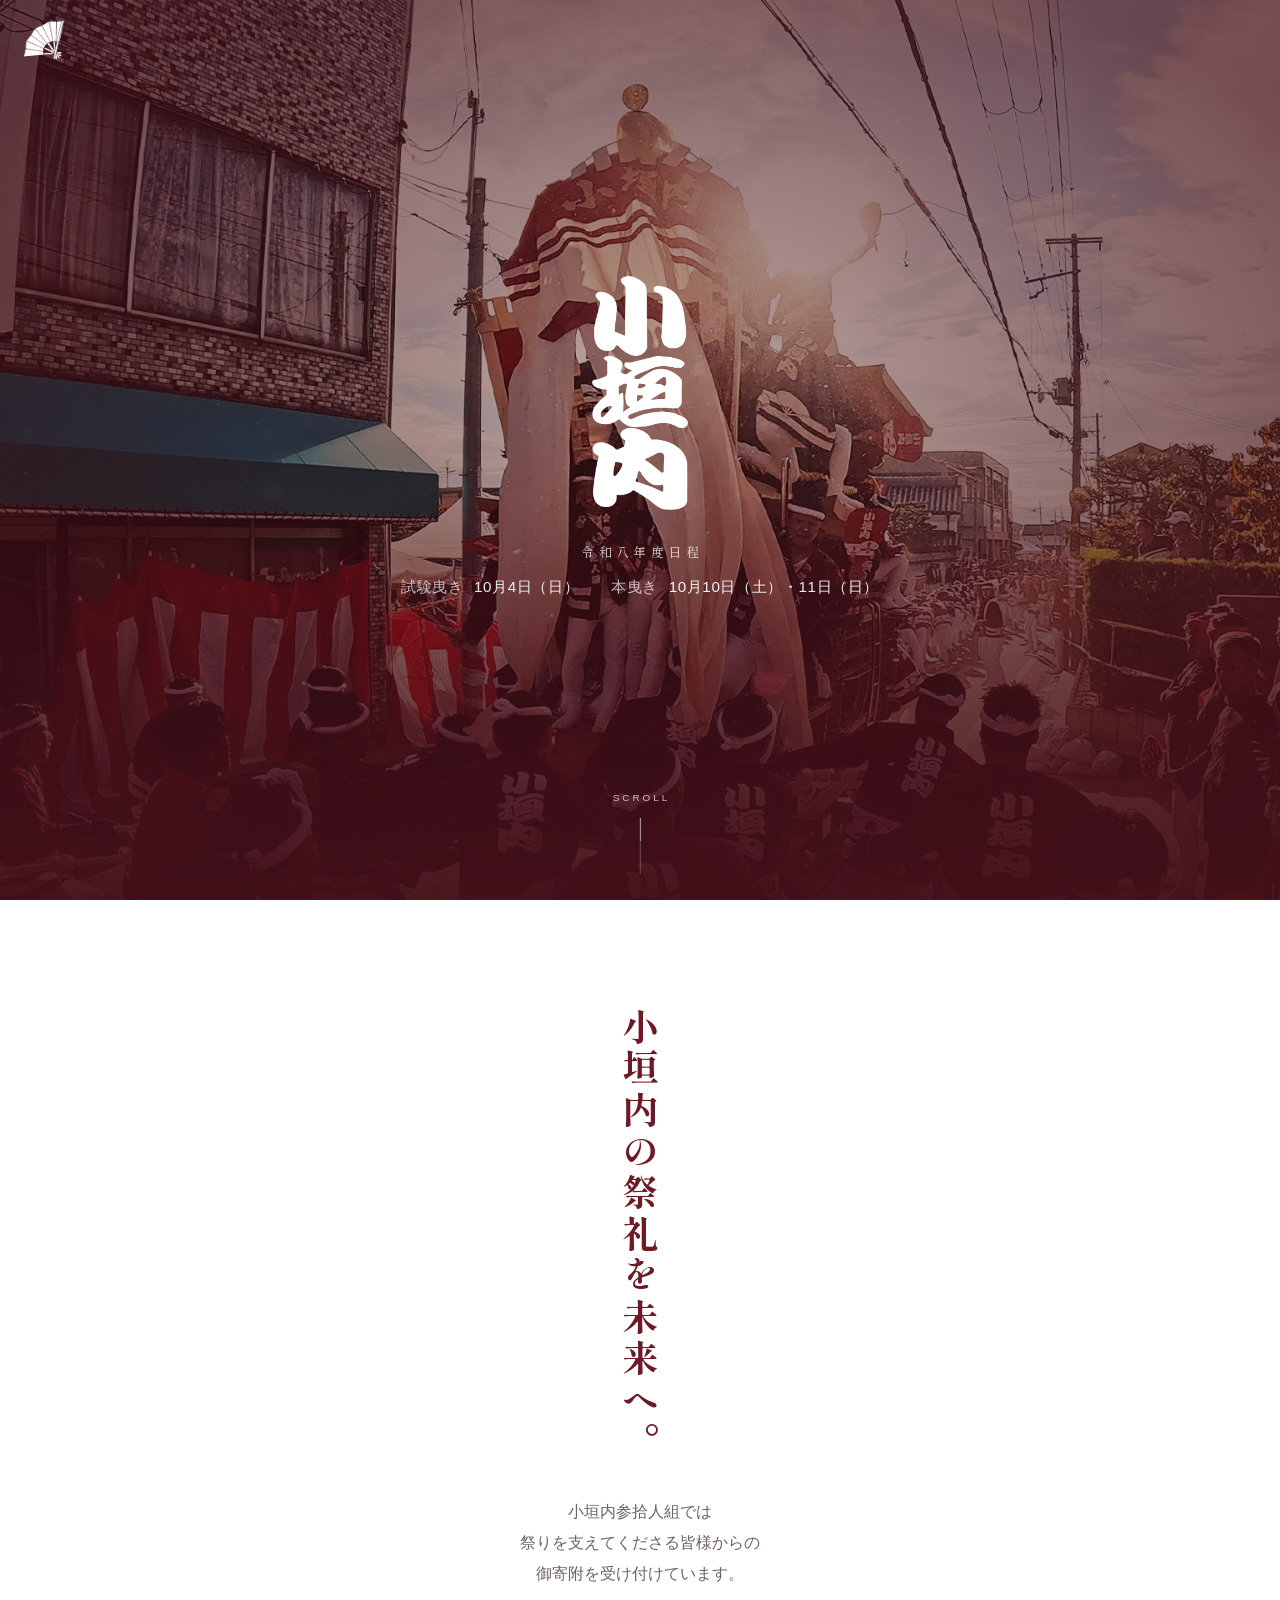
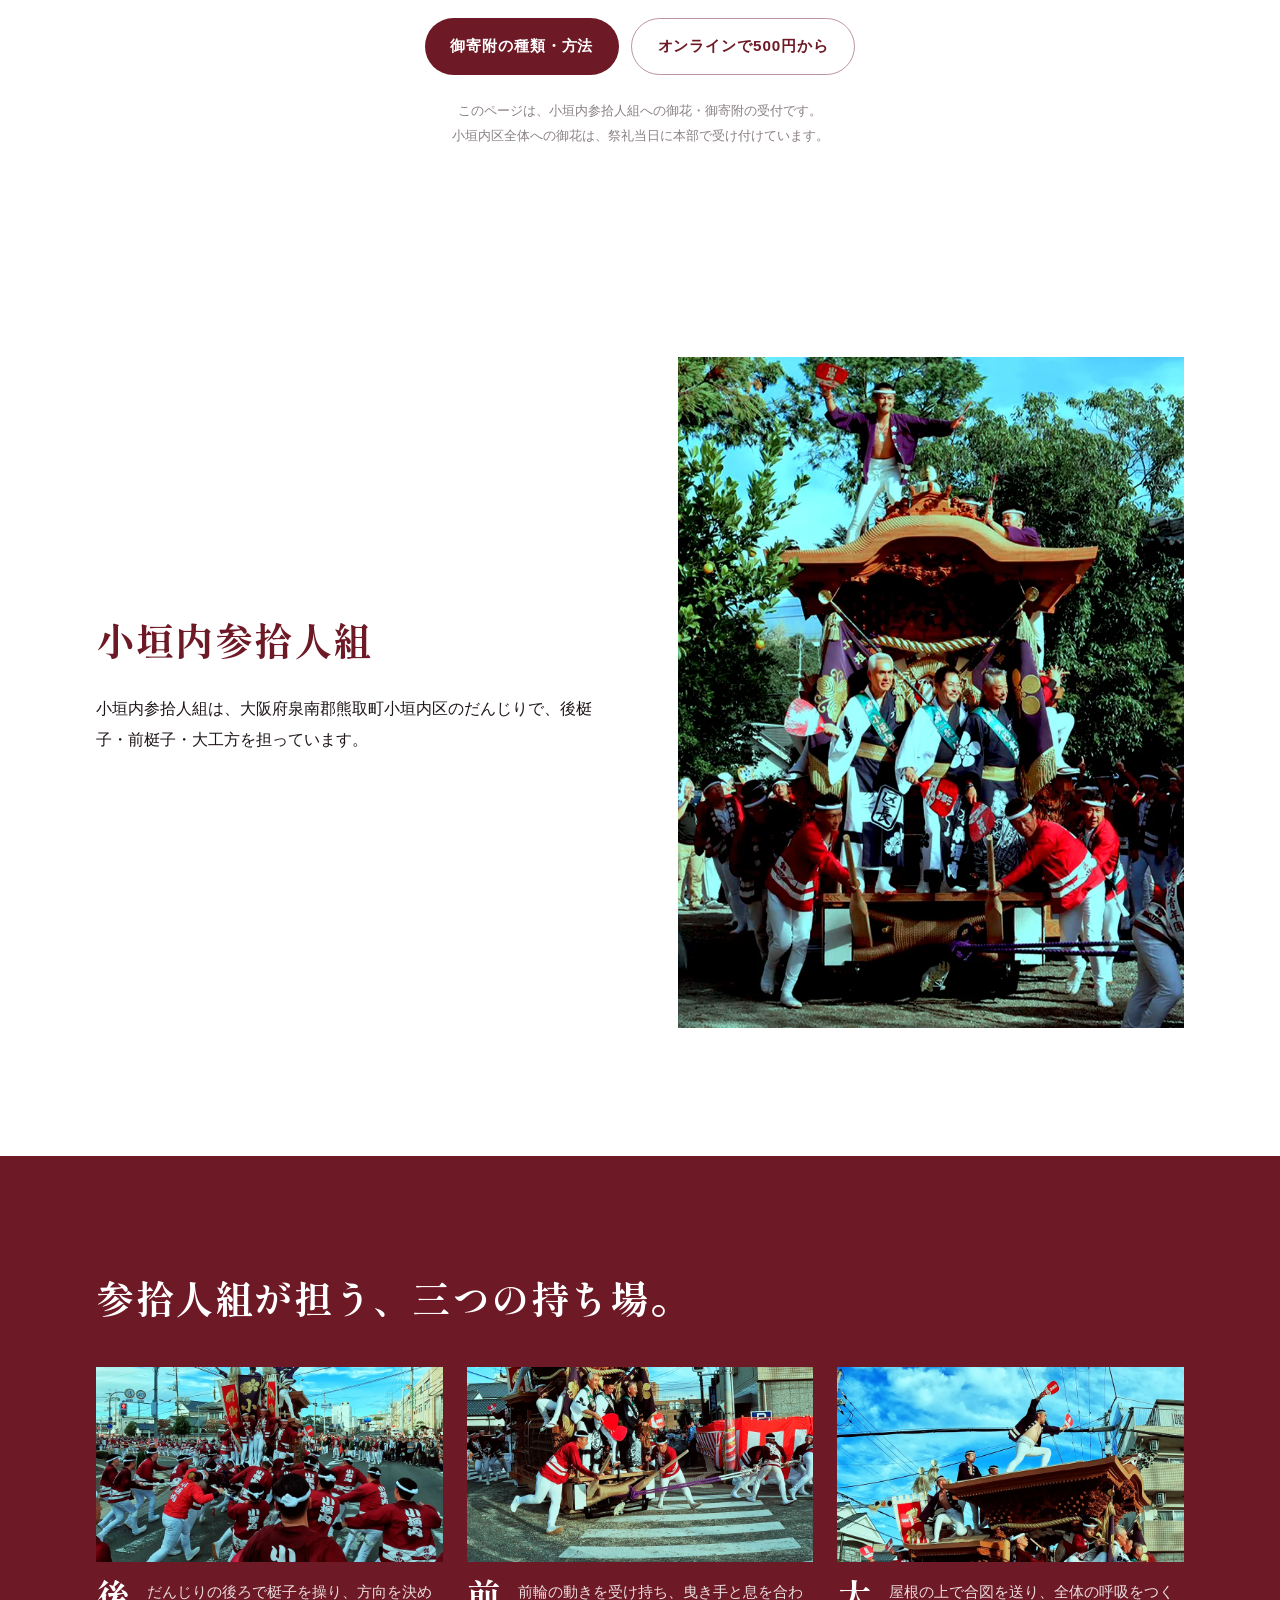
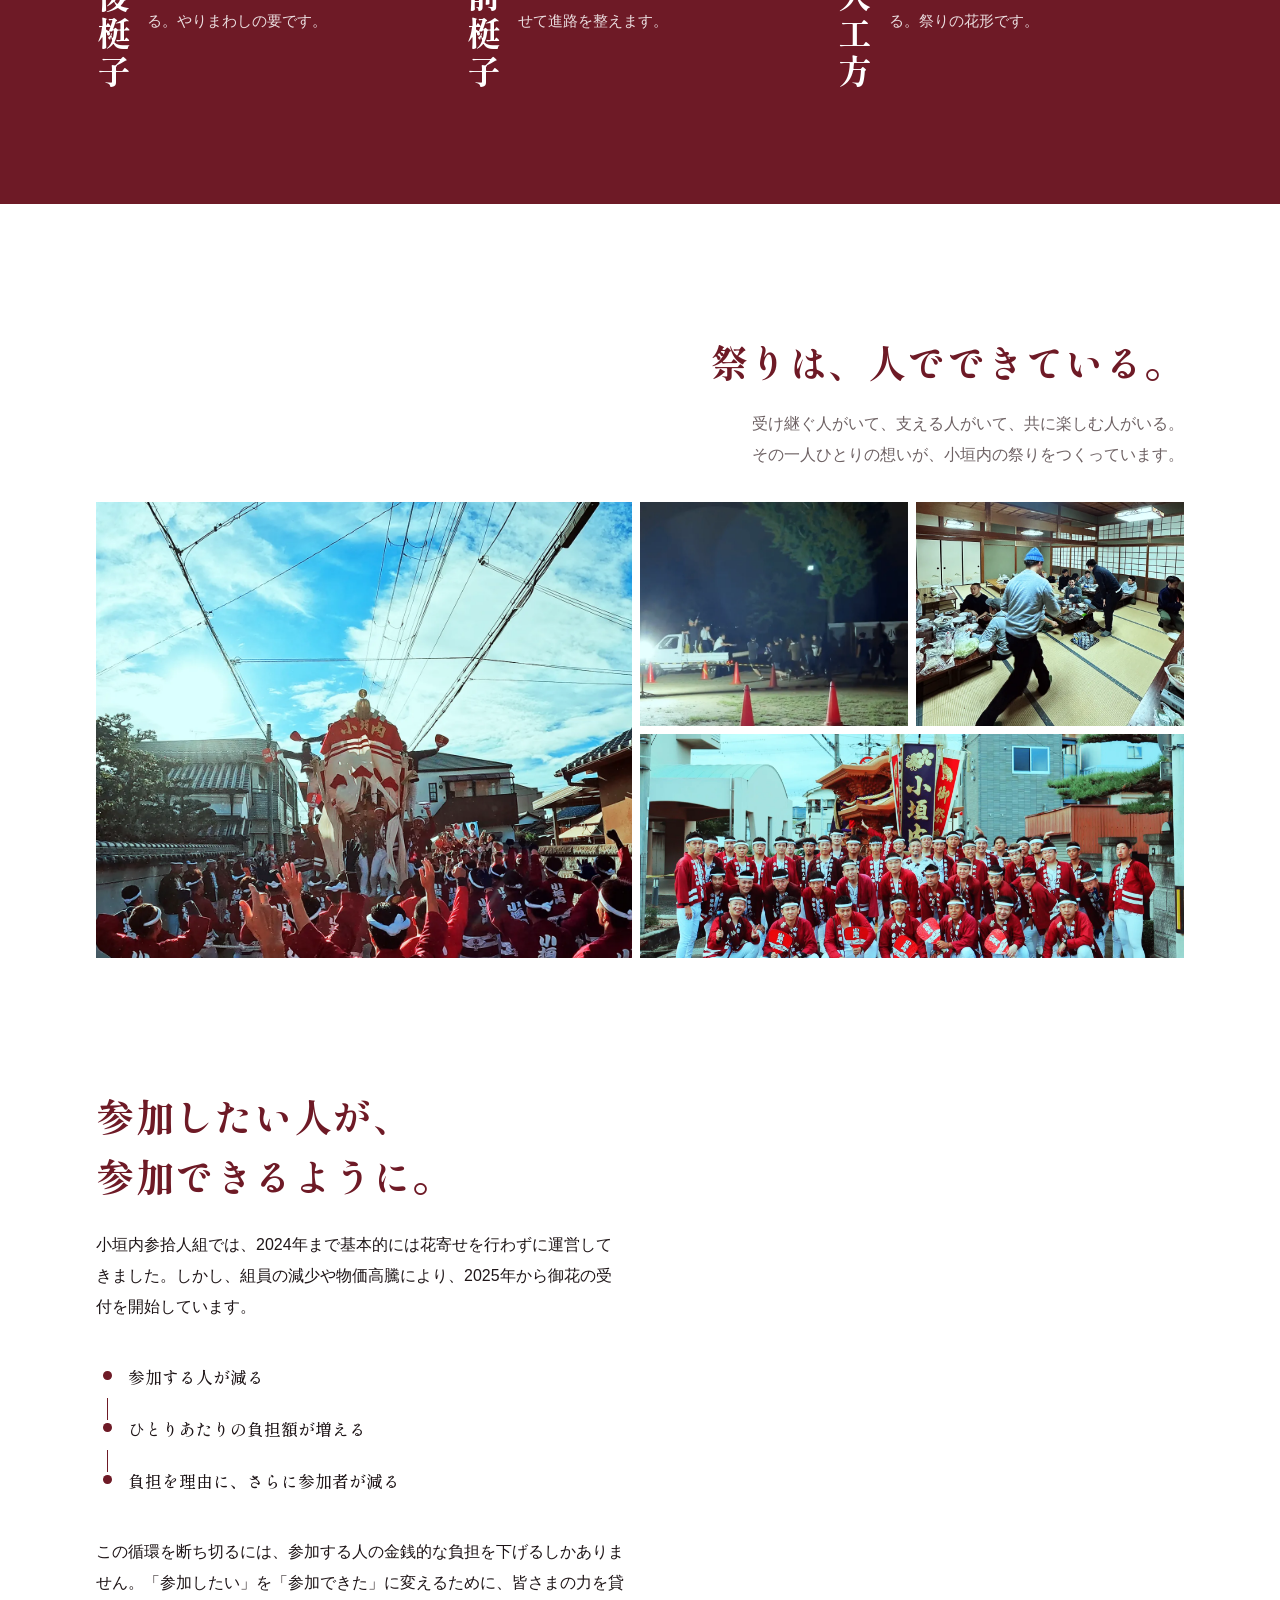
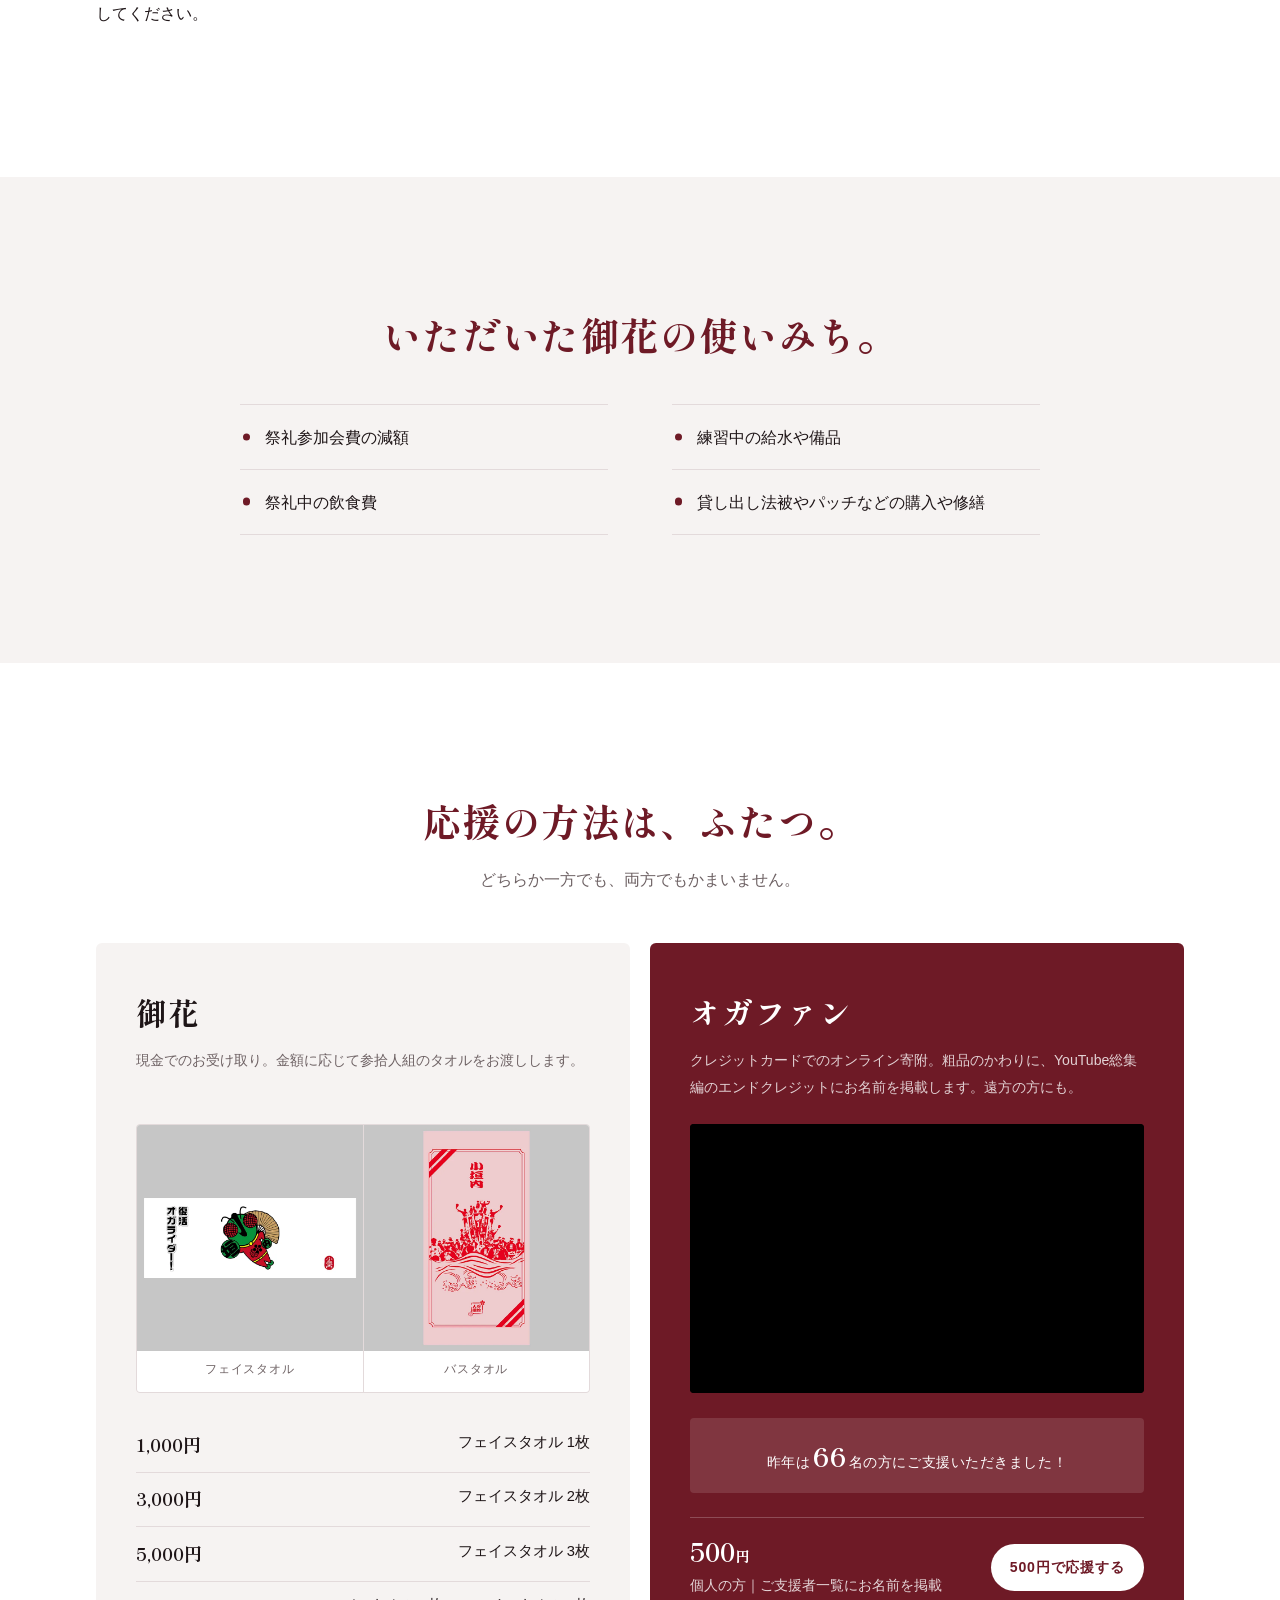
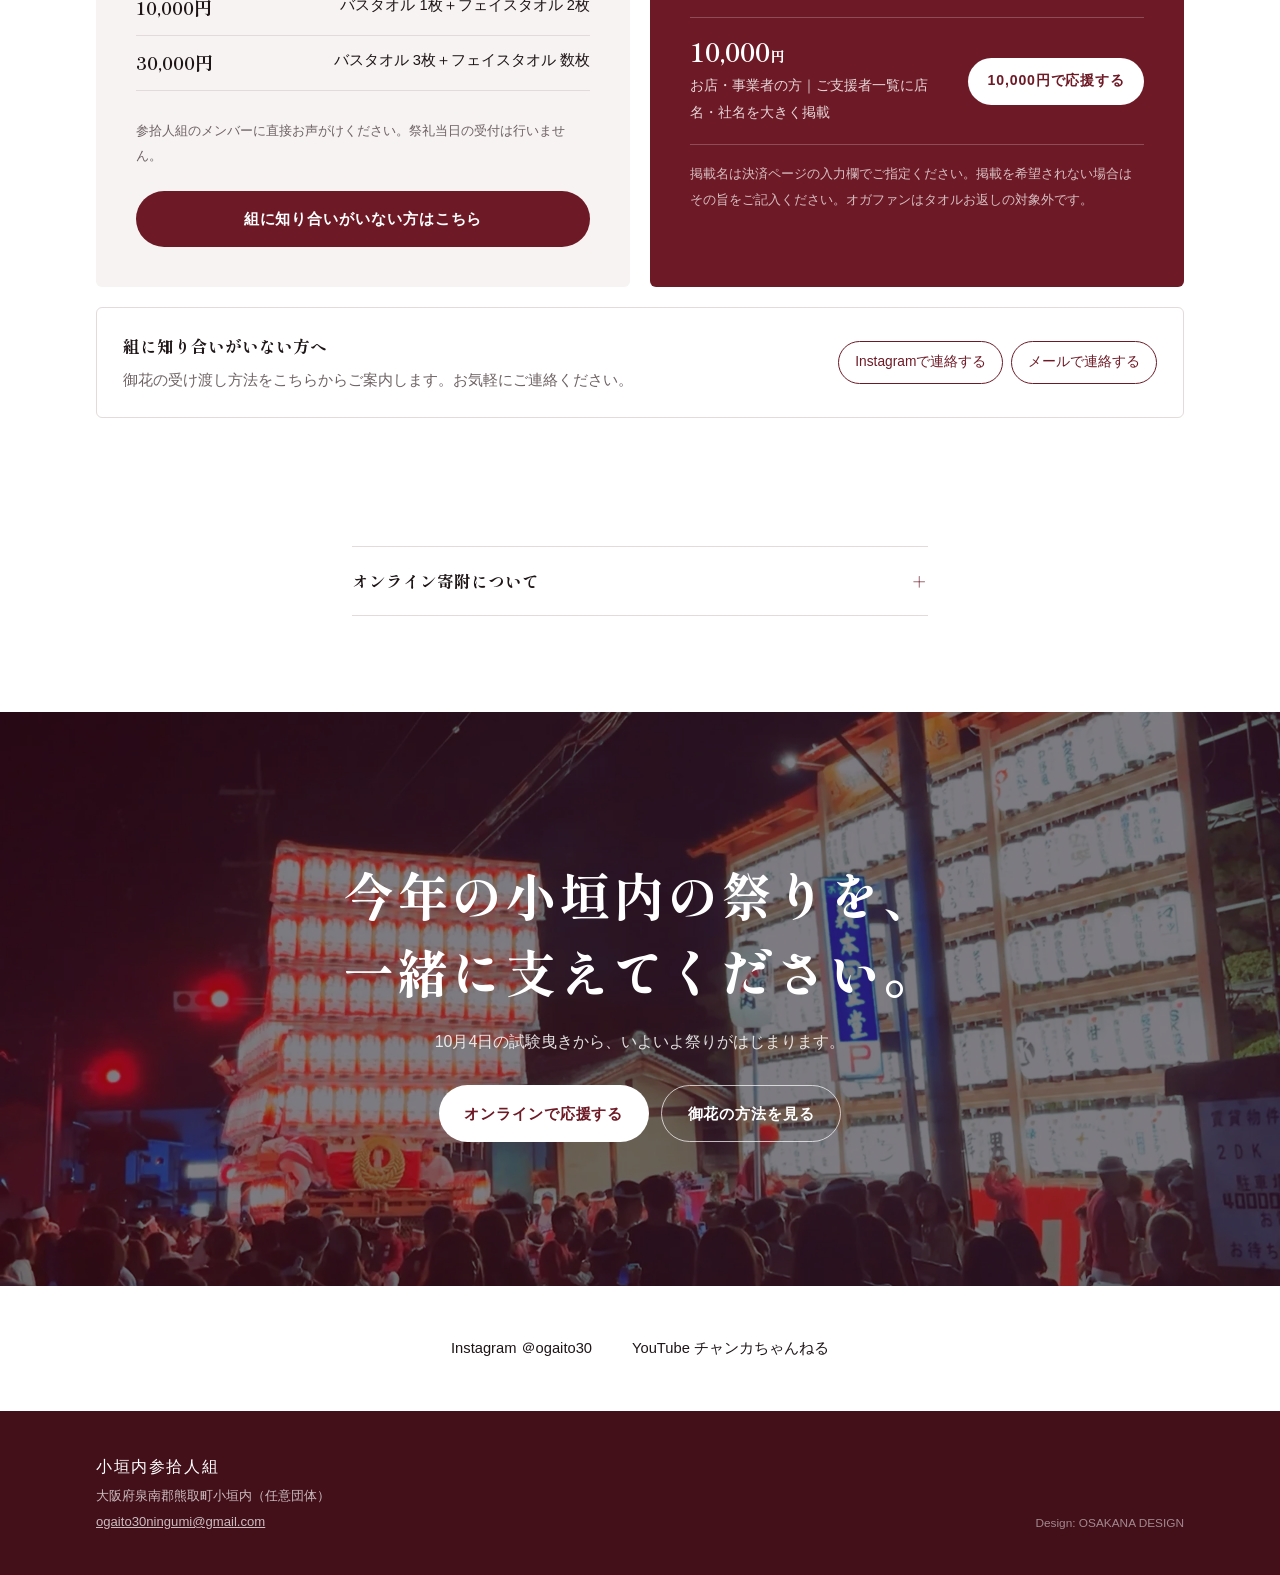
==== commit 91d87633: "ogp調整" ====
--- a/index.html
+++ b/index.html
@@ -4,8 +4,18 @@
 <meta charset="utf-8">
 <meta name="viewport" content="width=device-width, initial-scale=1">
 <title>小垣内の祭りを、これからも。｜小垣内参拾人組</title>
-<meta name="description" content="大阪府熊取町・小垣内のだんじり祭。祭りを続け、参加したい人が参加できる環境を残すために、御花とオンライン寄付「オガファン」で応援をお願いしています。">
+<meta name="description" content="大阪府熊取町・小垣内のだんじり祭。祭りを続け、参加したい人が参加できる環境を残すために、御花とオンライン寄附「オガファン」で応援をお願いしています。">
 <meta name="theme-color" content="#6E1A26">
+<meta property="og:type" content="website">
+<meta property="og:url" content="https://osakana-design.github.io/ogaito30ningumi/">
+<meta property="og:title" content="小垣内の祭りを、これからも。｜小垣内参拾人組">
+<meta property="og:description" content="熊取町小垣内のだんじり祭。御花とオンライン寄附「オガファン」で参拾人組を応援してください。">
+<meta property="og:image" content="https://osakana-design.github.io/ogaito30ningumi/img/ogp.jpg">
+<meta name="twitter:card" content="summary_large_image">
+<meta property="og:site_name" content="小垣内参拾人組">
+<meta property="og:locale" content="ja_JP">
+<meta property="og:image:width" content="1200">
+<meta property="og:image:height" content="630">
 <link rel="preconnect" href="https://fonts.googleapis.com">
 <link rel="preconnect" href="https://fonts.gstatic.com" crossorigin>
 <link rel="icon" href="favicon.ico" sizes="32x32">
@@ -56,7 +66,7 @@
         <a class="btn btn-enji" href="#ouen">御寄附の種類・方法</a>
         <a class="btn btn-enji-line" href="#ogafan">オンラインで500円から</a>
       </div>
-      <p class="lead-note">このページは、小垣内参拾人組への御花・寄付の受付です。<br>小垣内区全体への御花は、祭礼当日に本部で受け付けています。</p>
+      <p class="lead-note">このページは、小垣内参拾人組への御花・御寄附の受付です。<br>小垣内区全体への御花は、祭礼当日に本部で受け付けています。</p>
     </div>
   </section>
 
@@ -116,7 +126,7 @@
     <div class="wrap genjo-grid">
       <div class="narrow">
         <h2 class="midashi">参加したい人が、<br>参加できるように。</h2>
-        <p>小垣内参拾人組では、2024年まで基本的は花寄せを行わずに運営してきました。しかし、組員の減少や物価高騰により、2025年から御花の受付を開始しています。</p>
+        <p>小垣内参拾人組では、2024年まで基本的には花寄せを行わずに運営してきました。しかし、組員の減少や物価高騰により、2025年から御花の受付を開始しています。</p>
         <ol class="junkan">
           <li>参加する人が減る</li>
           <li>ひとりあたりの負担額が増える</li>
@@ -179,27 +189,26 @@
         <!-- オガファン -->
         <article class="card card-ogafan" id="ogafan">
           <h3>オガファン</h3>
-          <p class="sub">クレジットカードでのオンライン寄付。粗品のかわりに、YouTube総集編のエンドクレジットにお名前を掲載します。遠方の方にも。</p>
+          <p class="sub">クレジットカードでのオンライン寄附。粗品のかわりに、YouTube総集編のエンドクレジットにお名前を掲載します。遠方の方にも。</p>
           <div class="credit" aria-label="YouTube総集編エンドクレジットの掲載イメージ">
             <div class="credit-roll">
-              <h4>SPECIAL THANKS</h4>
+              <h4>オガファンご支援者一覧</h4>
               <div class="big">〇〇商店</div>
               <div class="big">株式会社〇〇</div>
-              <h4>応援してくださった皆さま</h4>
               <div>〇〇 〇〇</div><div>〇〇 〇〇</div><div>〇〇 〇〇</div><div>〇〇 〇〇</div><div>〇〇 〇〇</div>
               <h4>小垣内参拾人組</h4>
             </div>
           </div>
           <div class="card-detail">
-            <p class="jisseki">昨年は<b>66</b>名の方に御支援いただきました！</p>
+            <p class="jisseki">昨年は<b>66</b>名の方にご支援いただきました！</p>
             <div class="plan">
               <b>500<small>円</small></b>
-              <span>個人の方｜支援者一覧にお名前を掲載</span>
+              <span>個人の方｜ご支援者一覧にお名前を掲載</span>
               <a class="btn btn-white" href="https://donate.stripe.com/9B628lglT5q2fy8gWG8EM00">500円で応援する</a>
             </div>
             <div class="plan">
               <b>10,000<small>円</small></b>
-              <span>お店・事業者の方｜店名・社名を大きく掲載</span>
+              <span>お店・事業者の方｜ご支援者一覧に店名・社名を大きく掲載</span>
               <a class="btn btn-white" href="https://donate.stripe.com/28EbIVb1z05I4Tu0XI8EM01">10,000円で応援する</a>
             </div>
             <p class="chui">掲載名は決済ページの入力欄でご指定ください。掲載を希望されない場合はその旨をご記入ください。オガファンはタオルお返しの対象外です。</p>
@@ -220,17 +229,17 @@
     </div>
   </section>
 
-  <!-- ==================== オンライン寄付について ==================== -->
+  <!-- ==================== オンライン寄附について ==================== -->
   <section class="joho">
     <div class="wrap narrow">
       <details>
-        <summary>オンライン寄付について</summary>
+        <summary>オンライン寄附について</summary>
         <dl>
-          <div><dt>寄付先</dt><dd>小垣内参拾人組（任意団体）</dd></div>
+          <div><dt>寄附先</dt><dd>小垣内参拾人組（任意団体）</dd></div>
           <div><dt>決済方法</dt><dd>クレジットカード（Visa／Mastercard／JCB／American Express／Diners Club）</dd></div>
           <div><dt>決済代行</dt><dd>Stripe。カード情報はStripeの決済ページで処理され、参拾人組では取得も保管もしません。</dd></div>
           <div><dt>領収書</dt><dd>決済完了後、Stripeからご入力のメールアドレス宛に自動送信されます。</dd></div>
-          <div><dt>キャンセル</dt><dd>寄付の性質上、決済後の返金は原則としてお受けできません。金額をご確認のうえお手続きください。</dd></div>
+          <div><dt>キャンセル</dt><dd>寄附の性質上、決済後の返金は原則としてお受けできません。金額をご確認のうえお手続きください。</dd></div>
           <div><dt>お問い合わせ</dt><dd><a href="mailto:ogaito30ningumi@gmail.com">ogaito30ningumi@gmail.com</a></dd></div>
         </dl>
       </details>
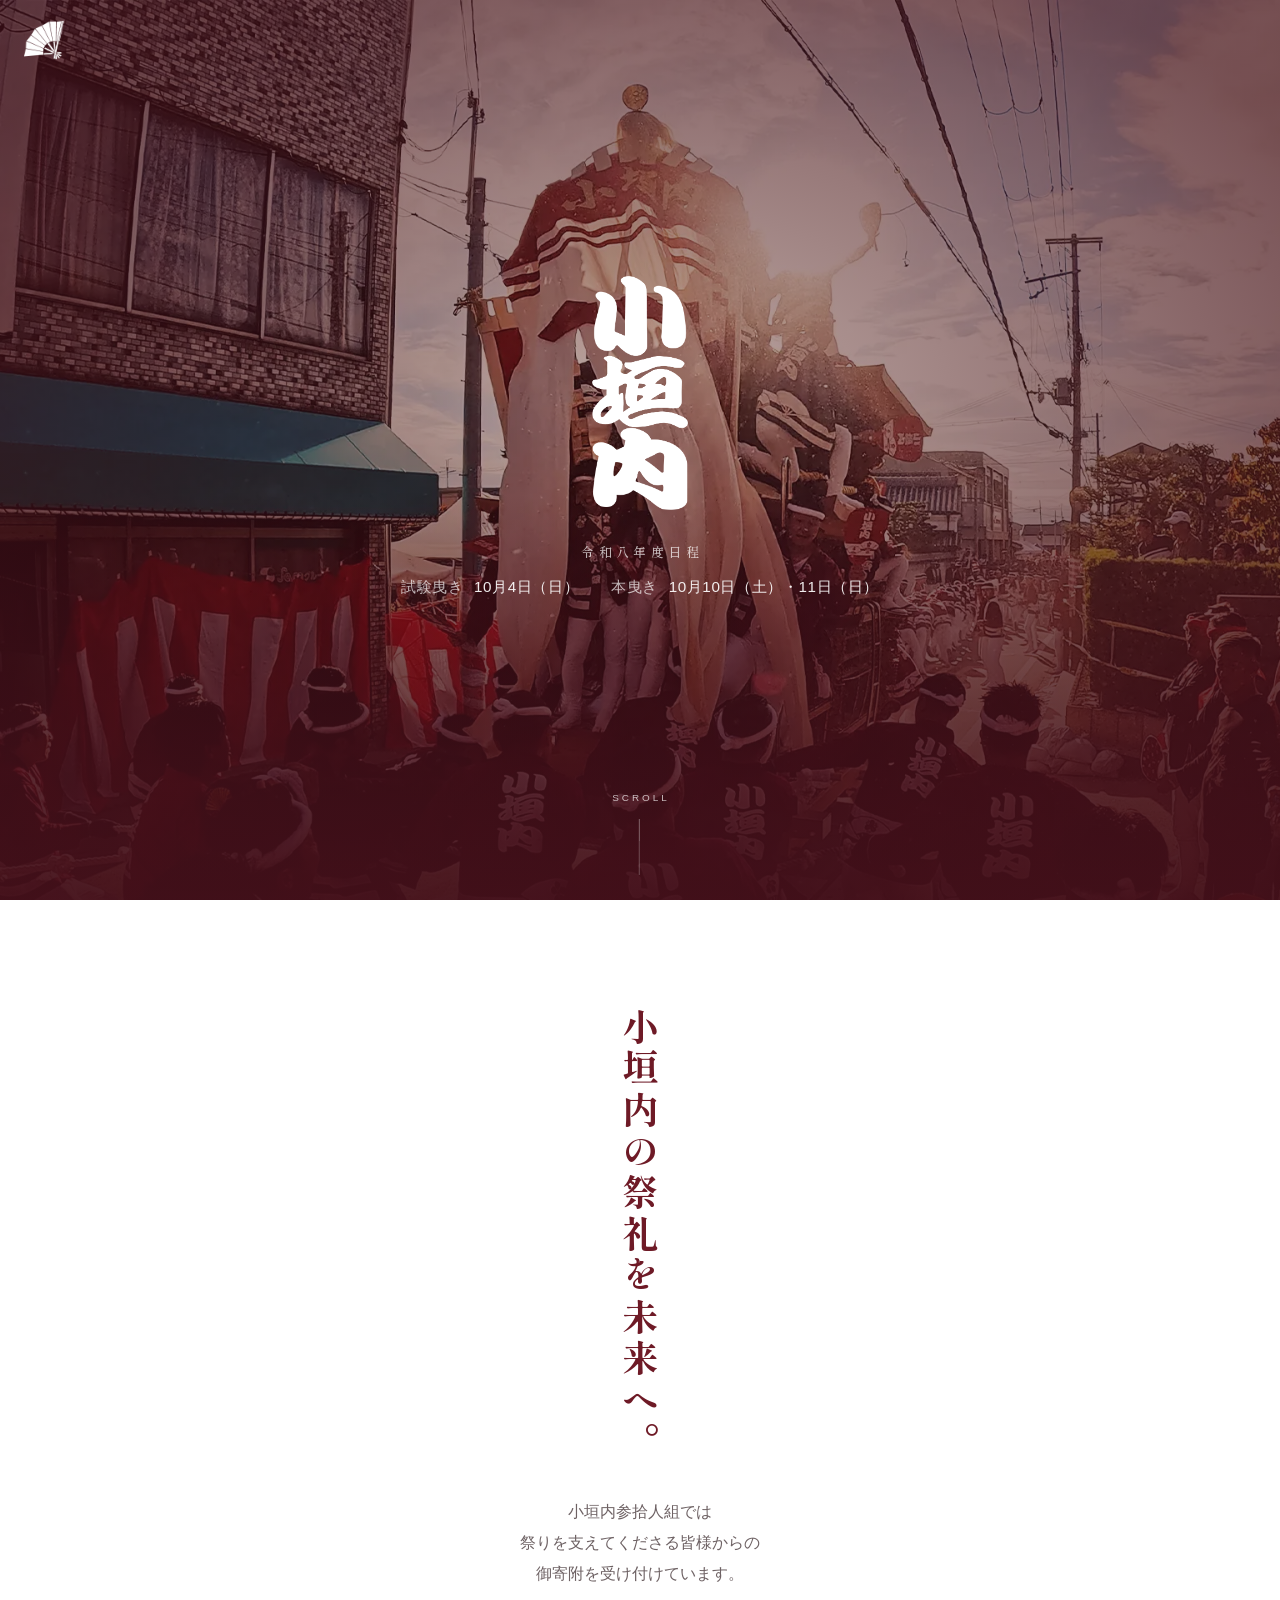
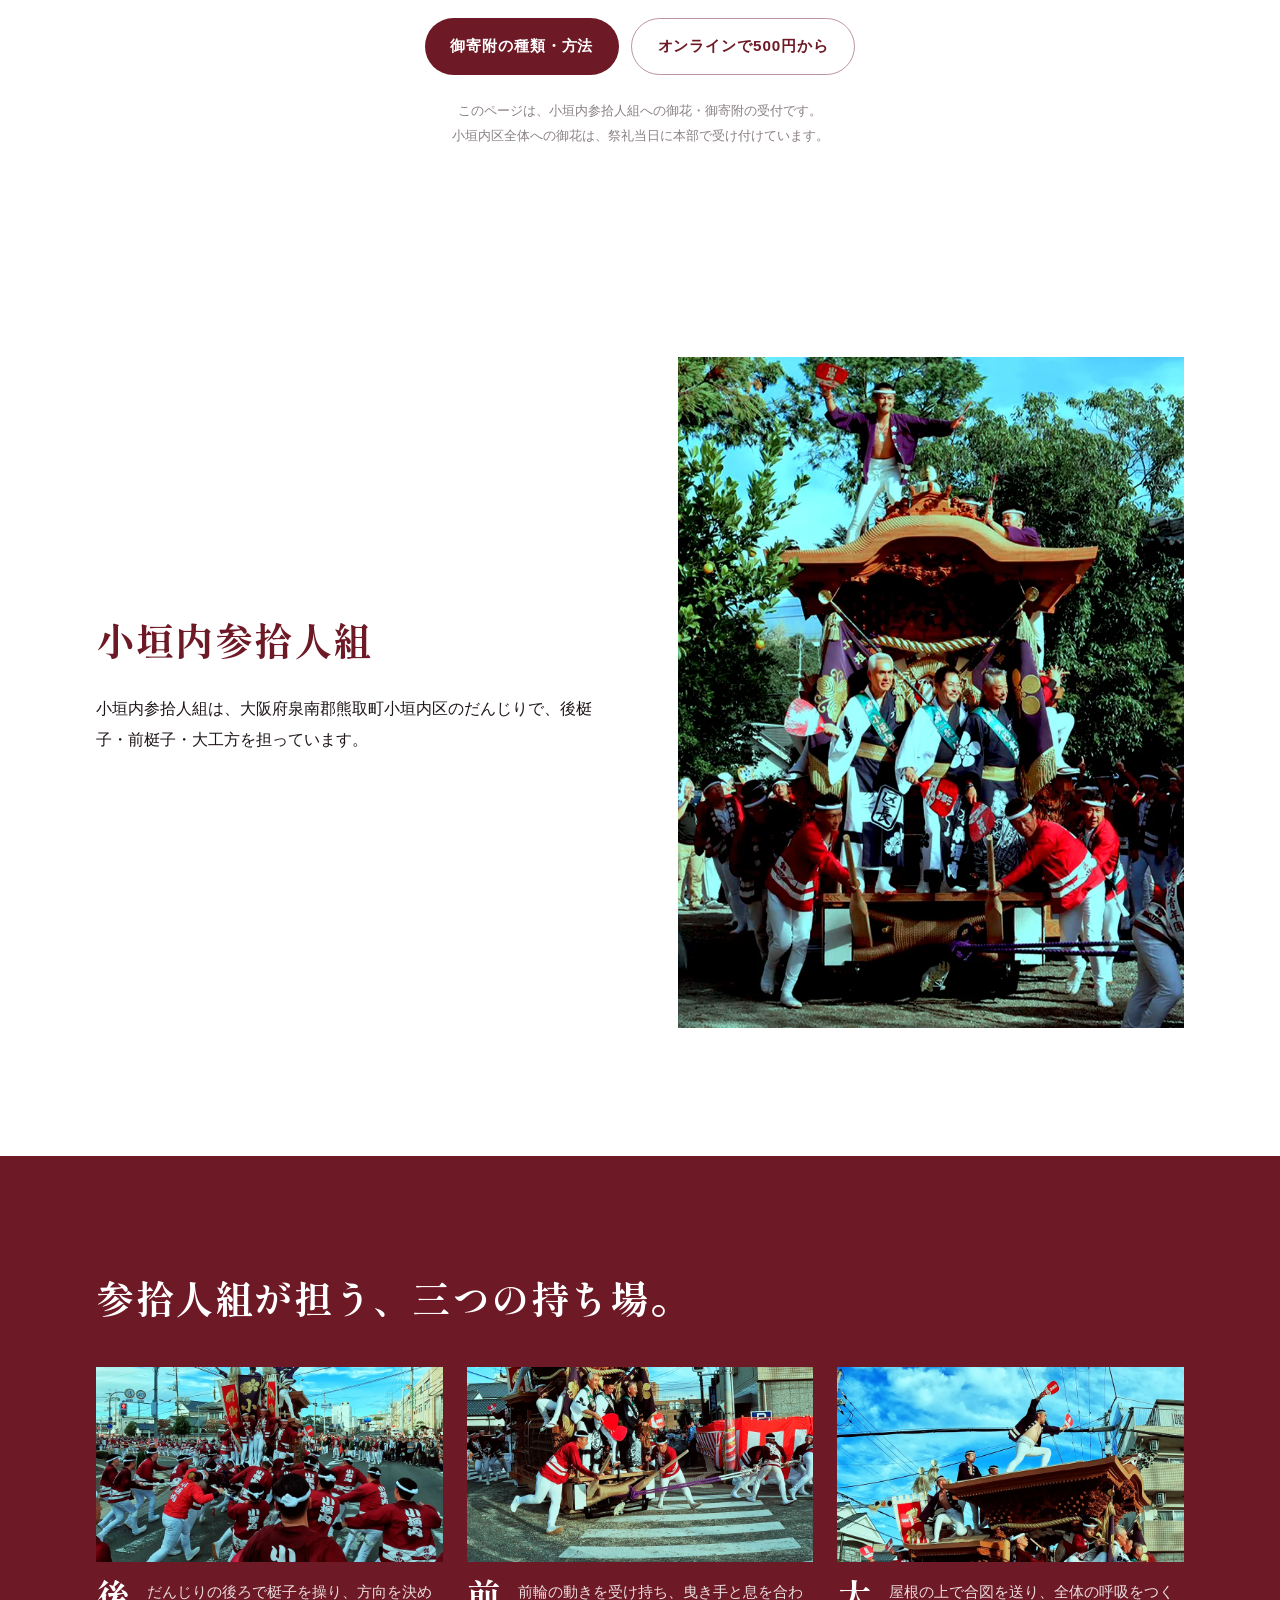
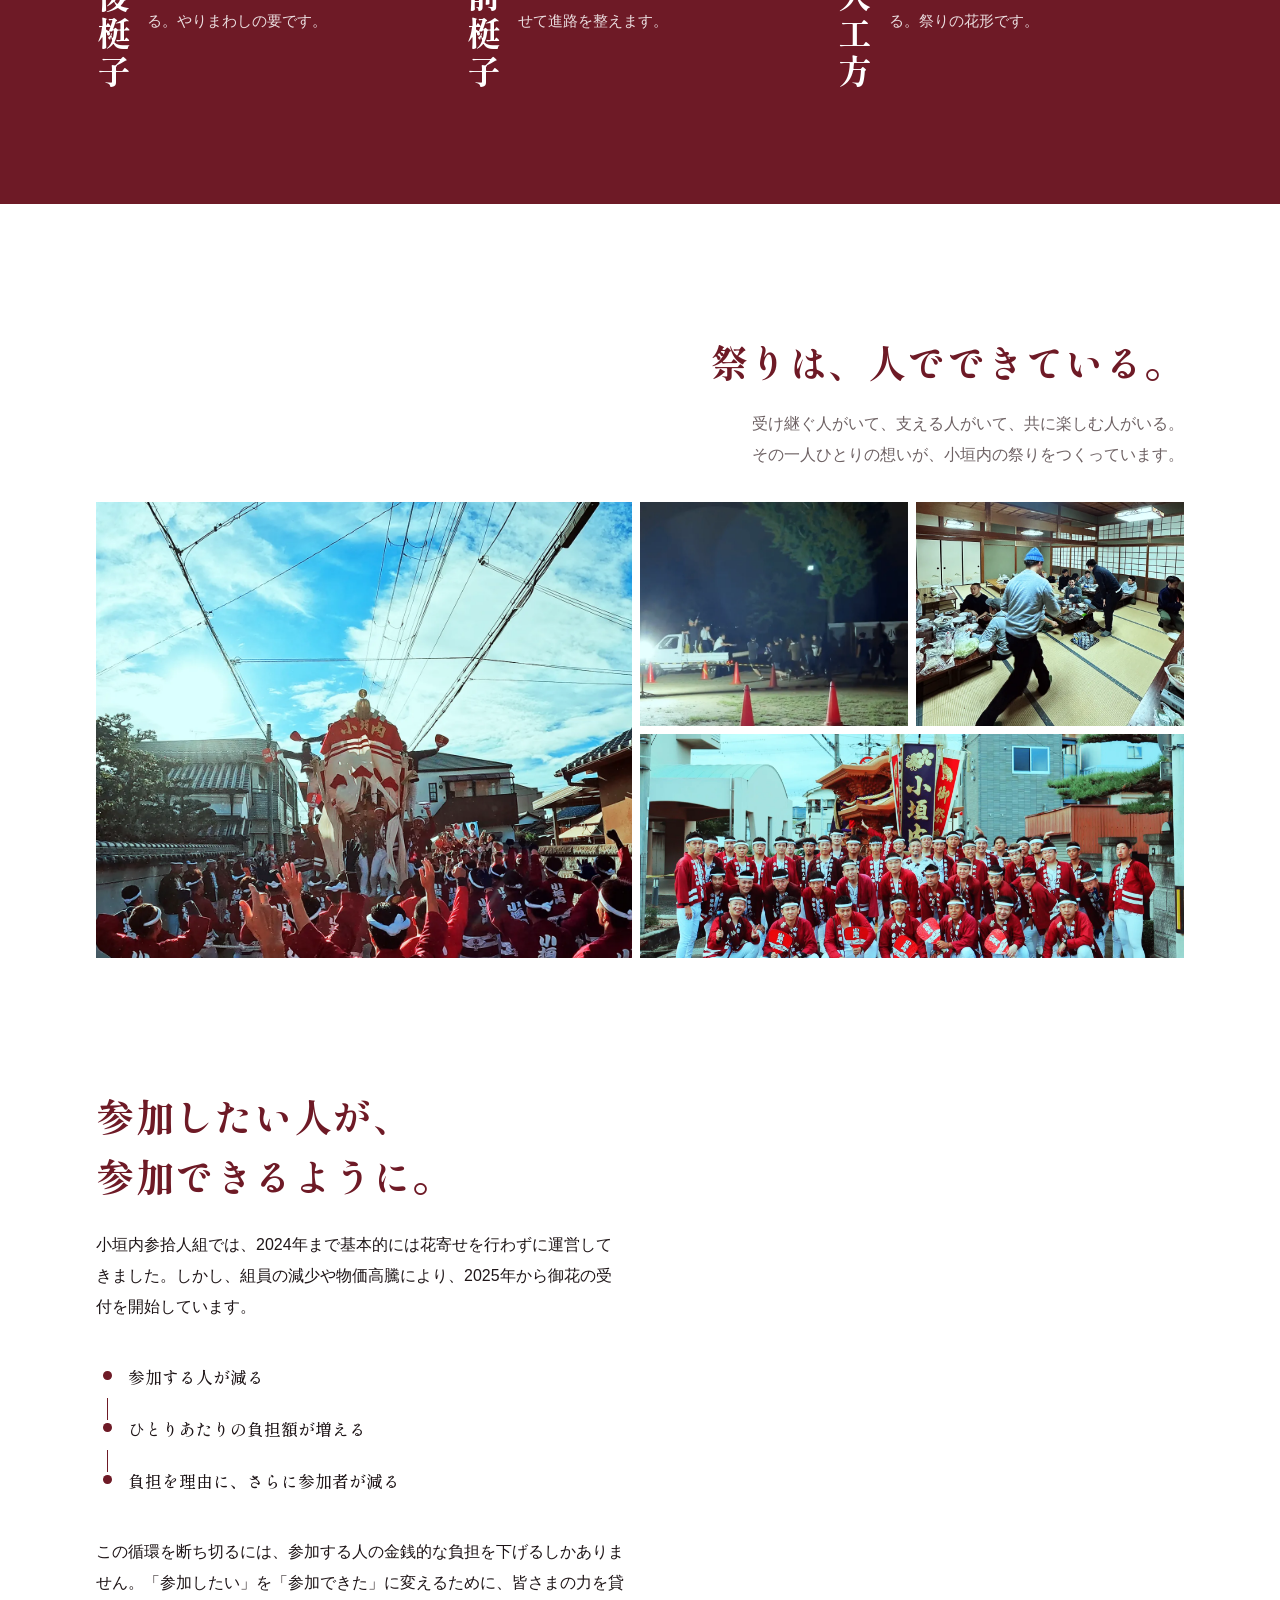
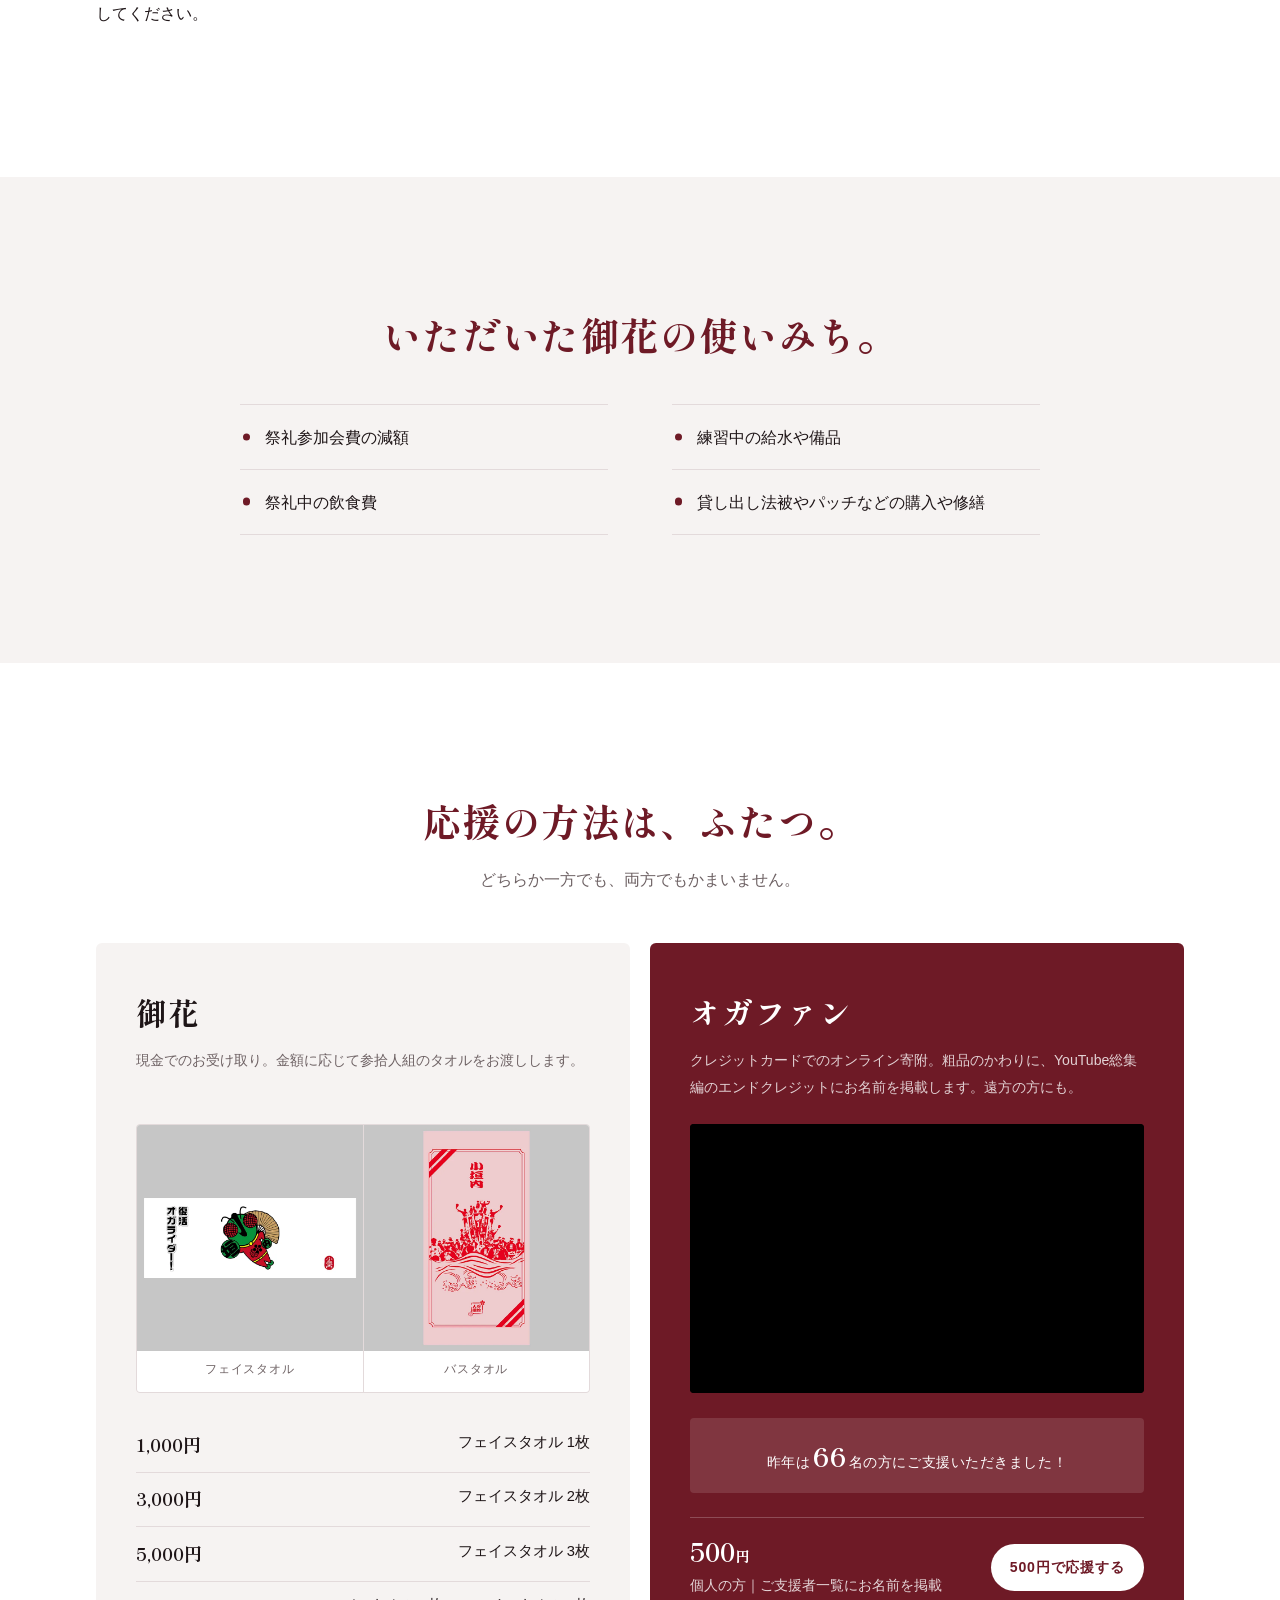
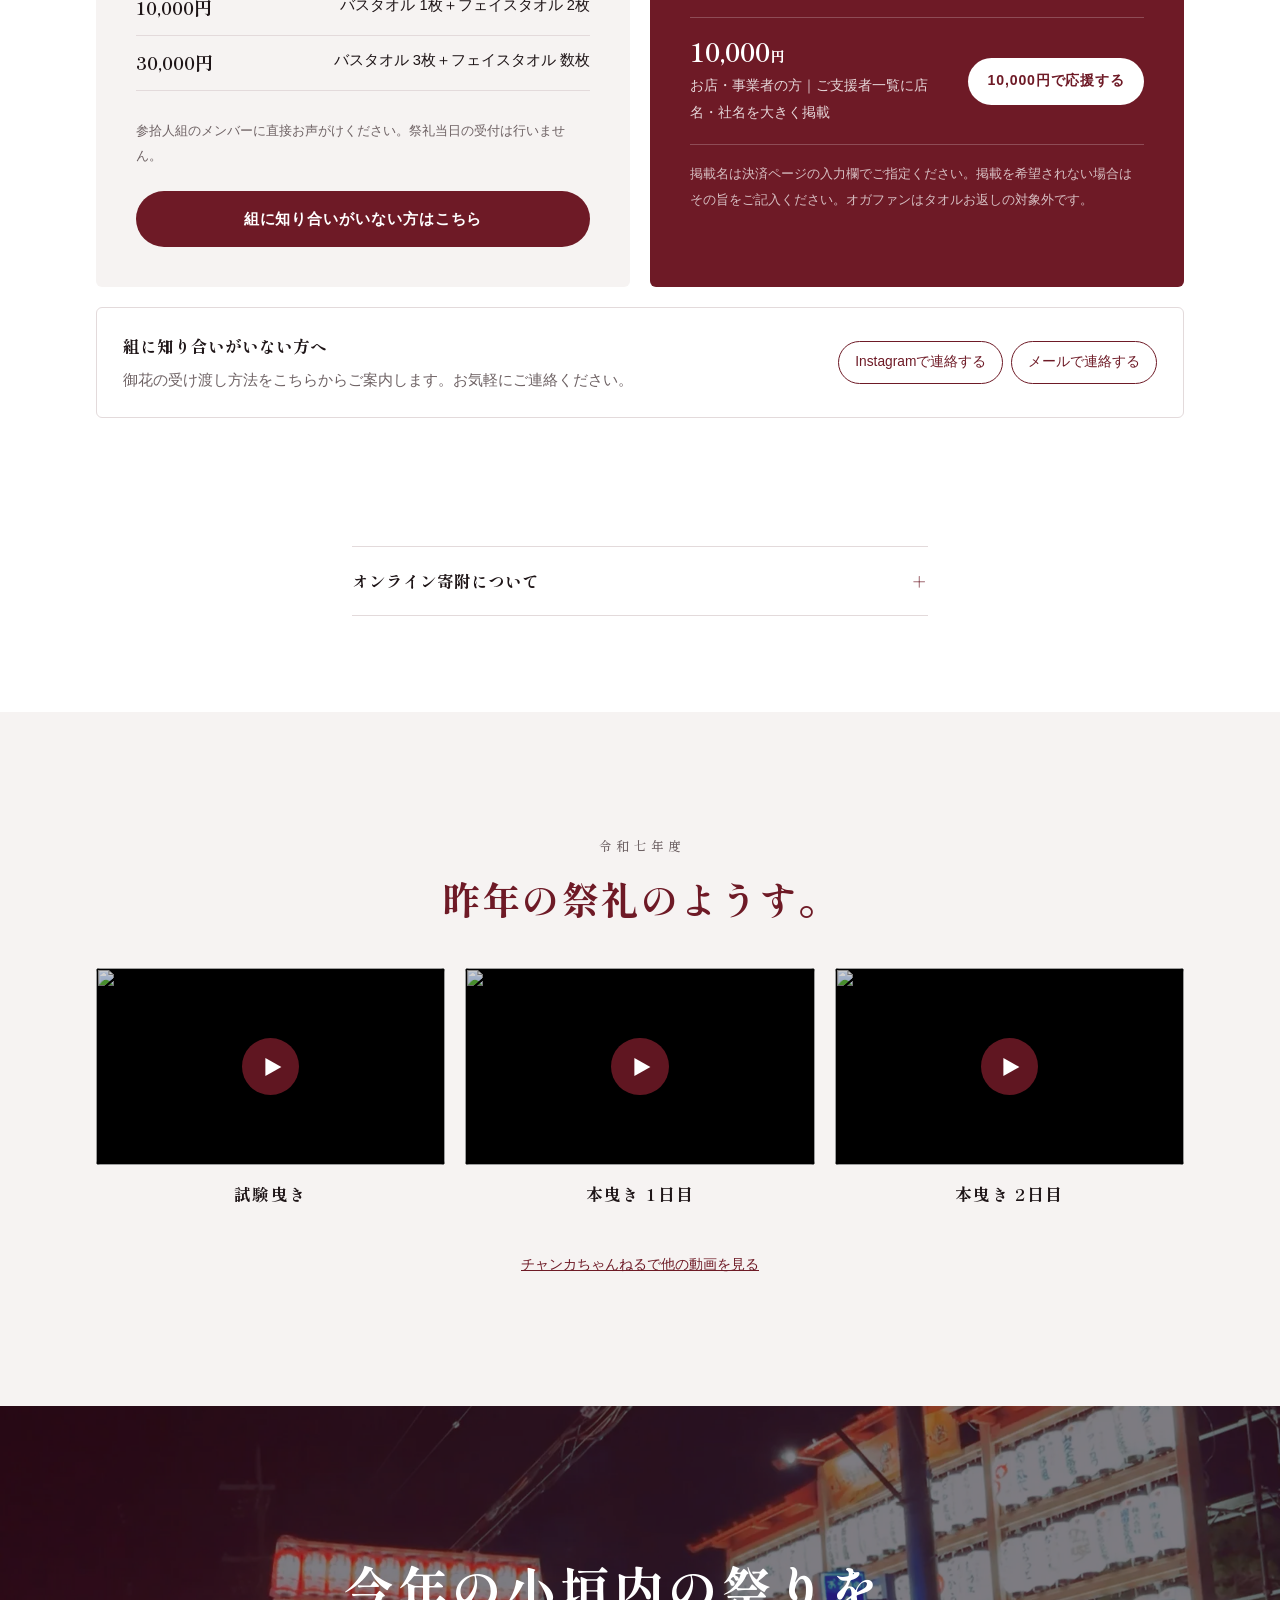
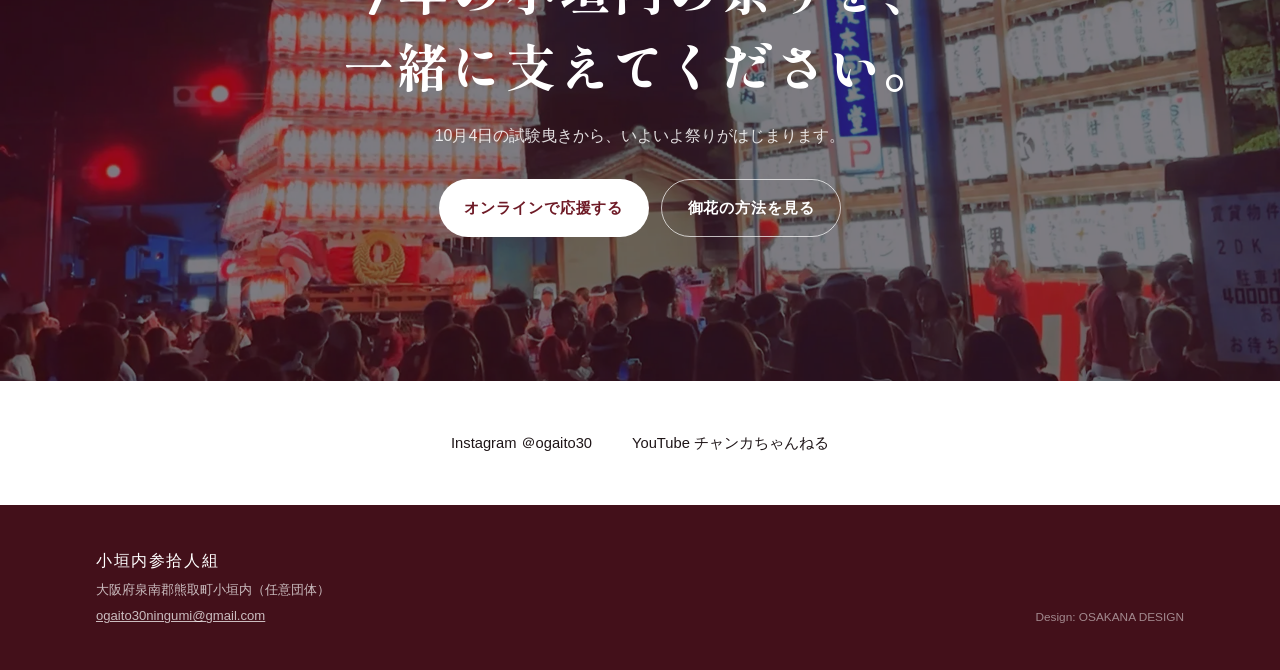
==== commit 2ee17e2d: "動画埋め込み" ====
--- a/index.html
+++ b/index.html
@@ -3,6 +3,7 @@
 <head>
 <meta charset="utf-8">
 <meta name="viewport" content="width=device-width, initial-scale=1">
+<script src="js/ga.js"></script>
 <title>小垣内の祭りを、これからも。｜小垣内参拾人組</title>
 <meta name="description" content="大阪府熊取町・小垣内のだんじり祭。祭りを続け、参加したい人が参加できる環境を残すために、御花とオンライン寄附「オガファン」で応援をお願いしています。">
 <meta name="theme-color" content="#6E1A26">
@@ -63,8 +64,8 @@
       <h1 class="tate">小垣内の祭礼を未来へ。</h1>
       <p>小垣内参拾人組では<br>祭りを支えてくださる皆様からの<br>御寄附を受け付けています。</p>
       <div class="cta-row">
-        <a class="btn btn-enji" href="#ouen">御寄附の種類・方法</a>
-        <a class="btn btn-enji-line" href="#ogafan">オンラインで500円から</a>
+        <a class="btn btn-enji" data-ga="lead_ouen" href="#ouen">御寄附の種類・方法</a>
+        <a class="btn btn-enji-line" data-ga="lead_ogafan" href="#ogafan">オンラインで500円から</a>
       </div>
       <p class="lead-note">このページは、小垣内参拾人組への御花・御寄附の受付です。<br>小垣内区全体への御花は、祭礼当日に本部で受け付けています。</p>
     </div>
@@ -182,7 +183,7 @@
               <li><b>30,000円</b><span>バスタオル 3枚＋フェイスタオル 数枚</span></li>
             </ul>
             <p class="chui">参拾人組のメンバーに直接お声がけください。祭礼当日の受付は行いません。</p>
-            <a class="btn btn-enji" href="#shiranai">組に知り合いがいない方はこちら</a>
+            <a class="btn btn-enji" data-ga="ohana_shiranai" href="#shiranai">組に知り合いがいない方はこちら</a>
           </div>
         </article>
 
@@ -204,12 +205,12 @@
             <div class="plan">
               <b>500<small>円</small></b>
               <span>個人の方｜ご支援者一覧にお名前を掲載</span>
-              <a class="btn btn-white" href="https://donate.stripe.com/9B628lglT5q2fy8gWG8EM00">500円で応援する</a>
+              <a class="btn btn-white" data-ga="stripe_500" href="https://donate.stripe.com/9B628lglT5q2fy8gWG8EM00">500円で応援する</a>
             </div>
             <div class="plan">
               <b>10,000<small>円</small></b>
               <span>お店・事業者の方｜ご支援者一覧に店名・社名を大きく掲載</span>
-              <a class="btn btn-white" href="https://donate.stripe.com/28EbIVb1z05I4Tu0XI8EM01">10,000円で応援する</a>
+              <a class="btn btn-white" data-ga="stripe_10000" href="https://donate.stripe.com/28EbIVb1z05I4Tu0XI8EM01">10,000円で応援する</a>
             </div>
             <p class="chui">掲載名は決済ページの入力欄でご指定ください。掲載を希望されない場合はその旨をご記入ください。オガファンはタオルお返しの対象外です。</p>
           </div>
@@ -222,8 +223,8 @@
           <p>御花の受け渡し方法をこちらからご案内します。お気軽にご連絡ください。</p>
         </div>
         <div class="shiranai-links">
-          <a href="https://www.instagram.com/ogaito30">Instagramで連絡する</a>
-          <a href="mailto:ogaito30ningumi@gmail.com">メールで連絡する</a>
+          <a data-ga="contact_instagram" href="https://www.instagram.com/ogaito30">Instagramで連絡する</a>
+          <a data-ga="contact_mail" href="mailto:ogaito30ningumi@gmail.com">メールで連絡する</a>
         </div>
       </div>
     </div>
@@ -240,9 +241,47 @@
           <div><dt>決済代行</dt><dd>Stripe。カード情報はStripeの決済ページで処理され、参拾人組では取得も保管もしません。</dd></div>
           <div><dt>領収書</dt><dd>決済完了後、Stripeからご入力のメールアドレス宛に自動送信されます。</dd></div>
           <div><dt>キャンセル</dt><dd>寄附の性質上、決済後の返金は原則としてお受けできません。金額をご確認のうえお手続きください。</dd></div>
+          <div><dt>アクセス解析</dt><dd>サイトの利用状況の把握のため、Googleアナリティクスを使用しています。</dd></div>
           <div><dt>お問い合わせ</dt><dd><a href="mailto:ogaito30ningumi@gmail.com">ogaito30ningumi@gmail.com</a></dd></div>
         </dl>
       </details>
+    </div>
+  </section>
+
+  <!-- ==================== 昨年の祭礼 ==================== -->
+  <section class="douga-sec" id="douga">
+    <div class="wrap">
+      <div class="douga-head">
+        <p class="douga-year">令和七年度</p>
+        <h2 class="midashi">昨年の祭礼のようす。</h2>
+      </div>
+      <div class="douga-list">
+        <figure class="douga">
+          <div class="douga-frame">
+            <button class="douga-play" type="button" data-yt="vO7PAdxEJek" data-ga="video_r7_shiken" aria-label="令和七年度 試験曳きの動画を再生">
+              <img src="https://i.ytimg.com/vi/vO7PAdxEJek/hqdefault.jpg" width="480" height="360" alt="" loading="lazy" decoding="async">
+            </button>
+          </div>
+          <figcaption>試験曳き</figcaption>
+        </figure>
+        <figure class="douga">
+          <div class="douga-frame">
+            <button class="douga-play" type="button" data-yt="vRq9-M75ldk" data-ga="video_r7_day1" aria-label="令和七年度 本曳き1日目の動画を再生">
+              <img src="https://i.ytimg.com/vi/vRq9-M75ldk/hqdefault.jpg" width="480" height="360" alt="" loading="lazy" decoding="async">
+            </button>
+          </div>
+          <figcaption>本曳き 1日目</figcaption>
+        </figure>
+        <figure class="douga">
+          <div class="douga-frame">
+            <button class="douga-play" type="button" data-yt="9SPVAsVfGC4" data-ga="video_r7_day2" aria-label="令和七年度 本曳き2日目の動画を再生">
+              <img src="https://i.ytimg.com/vi/9SPVAsVfGC4/hqdefault.jpg" width="480" height="360" alt="" loading="lazy" decoding="async">
+            </button>
+          </div>
+          <figcaption>本曳き 2日目</figcaption>
+        </figure>
+      </div>
+      <p class="douga-more"><a data-ga="video_channel" href="https://youtube.com/@channka-channel">チャンカちゃんねるで他の動画を見る</a></p>
     </div>
   </section>
 
@@ -253,15 +292,15 @@
       <h2>今年の小垣内の祭りを、<br>一緒に支えてください。</h2>
       <p>10月4日の試験曳きから、いよいよ祭りがはじまります。</p>
       <div class="cta-row">
-        <a class="btn btn-white" href="#ogafan">オンラインで応援する</a>
-        <a class="btn btn-line" href="#ohana">御花の方法を見る</a>
+        <a class="btn btn-white" data-ga="closing_ogafan" href="#ogafan">オンラインで応援する</a>
+        <a class="btn btn-line" data-ga="closing_ohana" href="#ohana">御花の方法を見る</a>
       </div>
     </div>
   </section>
 
   <nav class="sns wrap" aria-label="参拾人組の発信">
-    <a href="https://www.instagram.com/ogaito30">Instagram ＠ogaito30</a>
-    <a href="https://youtube.com/@channka-channel">YouTube チャンカちゃんねる</a>
+    <a data-ga="sns_instagram" href="https://www.instagram.com/ogaito30">Instagram ＠ogaito30</a>
+    <a data-ga="sns_youtube" href="https://youtube.com/@channka-channel">YouTube チャンカちゃんねる</a>
   </nav>
 </main>
 
@@ -278,8 +317,8 @@
 </footer>
 
 <div class="mobile-cta" id="mobileCta">
-  <a class="btn btn-enji" href="#ogafan">オンラインで応援</a>
-  <a class="btn btn-enji-line" href="#ohana">御花について</a>
+  <a class="btn btn-enji" data-ga="mobile_ogafan" href="#ogafan">オンラインで応援</a>
+  <a class="btn btn-enji-line" data-ga="mobile_ohana" href="#ohana">御花について</a>
 </div>
 
 <script>
@@ -289,6 +328,18 @@
   if(!('IntersectionObserver' in window)){cta.classList.add('show');return;}
   new IntersectionObserver(function(e){cta.classList.toggle('show',!e[0].isIntersecting);},{threshold:0}).observe(hero);
 })();
+
+// 動画はクリックされてからYouTubeを読み込む
+document.querySelectorAll('.douga-play').forEach(function(btn){
+  btn.addEventListener('click', function(){
+    var f = document.createElement('iframe');
+    f.src = 'https://www.youtube-nocookie.com/embed/' + btn.dataset.yt + '?autoplay=1&playsinline=1&rel=0';
+    f.title = btn.getAttribute('aria-label').replace('の動画を再生', '');
+    f.allow = 'autoplay; encrypted-media; picture-in-picture; fullscreen';
+    f.allowFullscreen = true;
+    btn.replaceWith(f);
+  });
+});
 </script>
 </body>
 </html>
--- a/css/ogaito30.css
+++ b/css/ogaito30.css
@@ -1013,6 +1013,136 @@
 }
 
 
+/* ---------- 昨年の祭礼（動画） ---------- */
+
+.douga-sec {
+  background: var(--gofun);
+  padding: clamp(4.5rem, 10vw, 8rem) 0;
+}
+
+.douga-head {
+  text-align: center;
+  margin-bottom: 2.5rem;
+}
+
+.douga-year {
+  font-family: var(--mincho);
+  font-weight: 500;
+  font-size: .8rem;
+  line-height: 1;
+  letter-spacing: .34em;
+  text-indent: .34em;
+  color: var(--nezumi);
+  margin: 0 0 1rem;
+}
+
+.douga-head .midashi {
+  margin: 0;
+}
+
+.douga-list {
+  display: grid;
+  grid-template-columns: repeat(3, 1fr);
+  gap: 1.25rem;
+}
+
+.douga {
+  margin: 0;
+}
+
+.douga-frame {
+  position: relative;
+  aspect-ratio: 16 / 9;
+  background: #000;
+  border-radius: 4px;
+  overflow: hidden;
+}
+
+.douga-frame iframe,
+.douga-play {
+  position: absolute;
+  inset: 0;
+  width: 100%;
+  height: 100%;
+  border: 0;
+}
+
+.douga-play {
+  padding: 0;
+  background: #000;
+  cursor: pointer;
+}
+
+.douga-play img {
+  width: 100%;
+  height: 100%;
+  object-fit: cover;
+  opacity: .82;
+  transition: opacity .2s, transform .4s;
+}
+
+.douga-play:hover img {
+  opacity: 1;
+  transform: scale(1.03);
+}
+
+/* 再生マーク */
+.douga-play::before {
+  content: "";
+  position: absolute;
+  z-index: 1;
+  left: 50%;
+  top: 50%;
+  width: 3.6rem;
+  height: 3.6rem;
+  margin: -1.8rem 0 0 -1.8rem;
+  border-radius: 50%;
+  background: rgba(110, 26, 38, .88);
+  transition: background-color .2s;
+}
+
+.douga-play::after {
+  content: "";
+  position: absolute;
+  z-index: 2;
+  left: 50%;
+  top: 50%;
+  border-style: solid;
+  border-width: .6rem 0 .6rem 1rem;
+  border-color: transparent transparent transparent var(--shiro);
+  transform: translate(-35%, -50%);
+}
+
+.douga-play:hover::before {
+  background: var(--enji);
+}
+
+.douga-play:focus-visible {
+  outline: 3px solid var(--shiro);
+  outline-offset: -6px;
+}
+
+.douga figcaption {
+  margin-top: .8rem;
+  font-family: var(--mincho);
+  font-weight: 700;
+  font-size: 1.05rem;
+  letter-spacing: .08em;
+  text-align: center;
+}
+
+.douga-more {
+  margin: 2.5rem 0 0;
+  text-align: center;
+  font-size: .9rem;
+}
+
+.douga-more a {
+  color: var(--enji);
+  font-weight: 500;
+}
+
+
 /* ---------- クロージング ---------- */
 
 .closing {
@@ -1133,6 +1263,11 @@
   .hito-head {
     align-items: start;
     text-align: left;
+  }
+
+  .douga-list {
+    grid-template-columns: 1fr;
+    gap: 2rem;
   }
 }
 
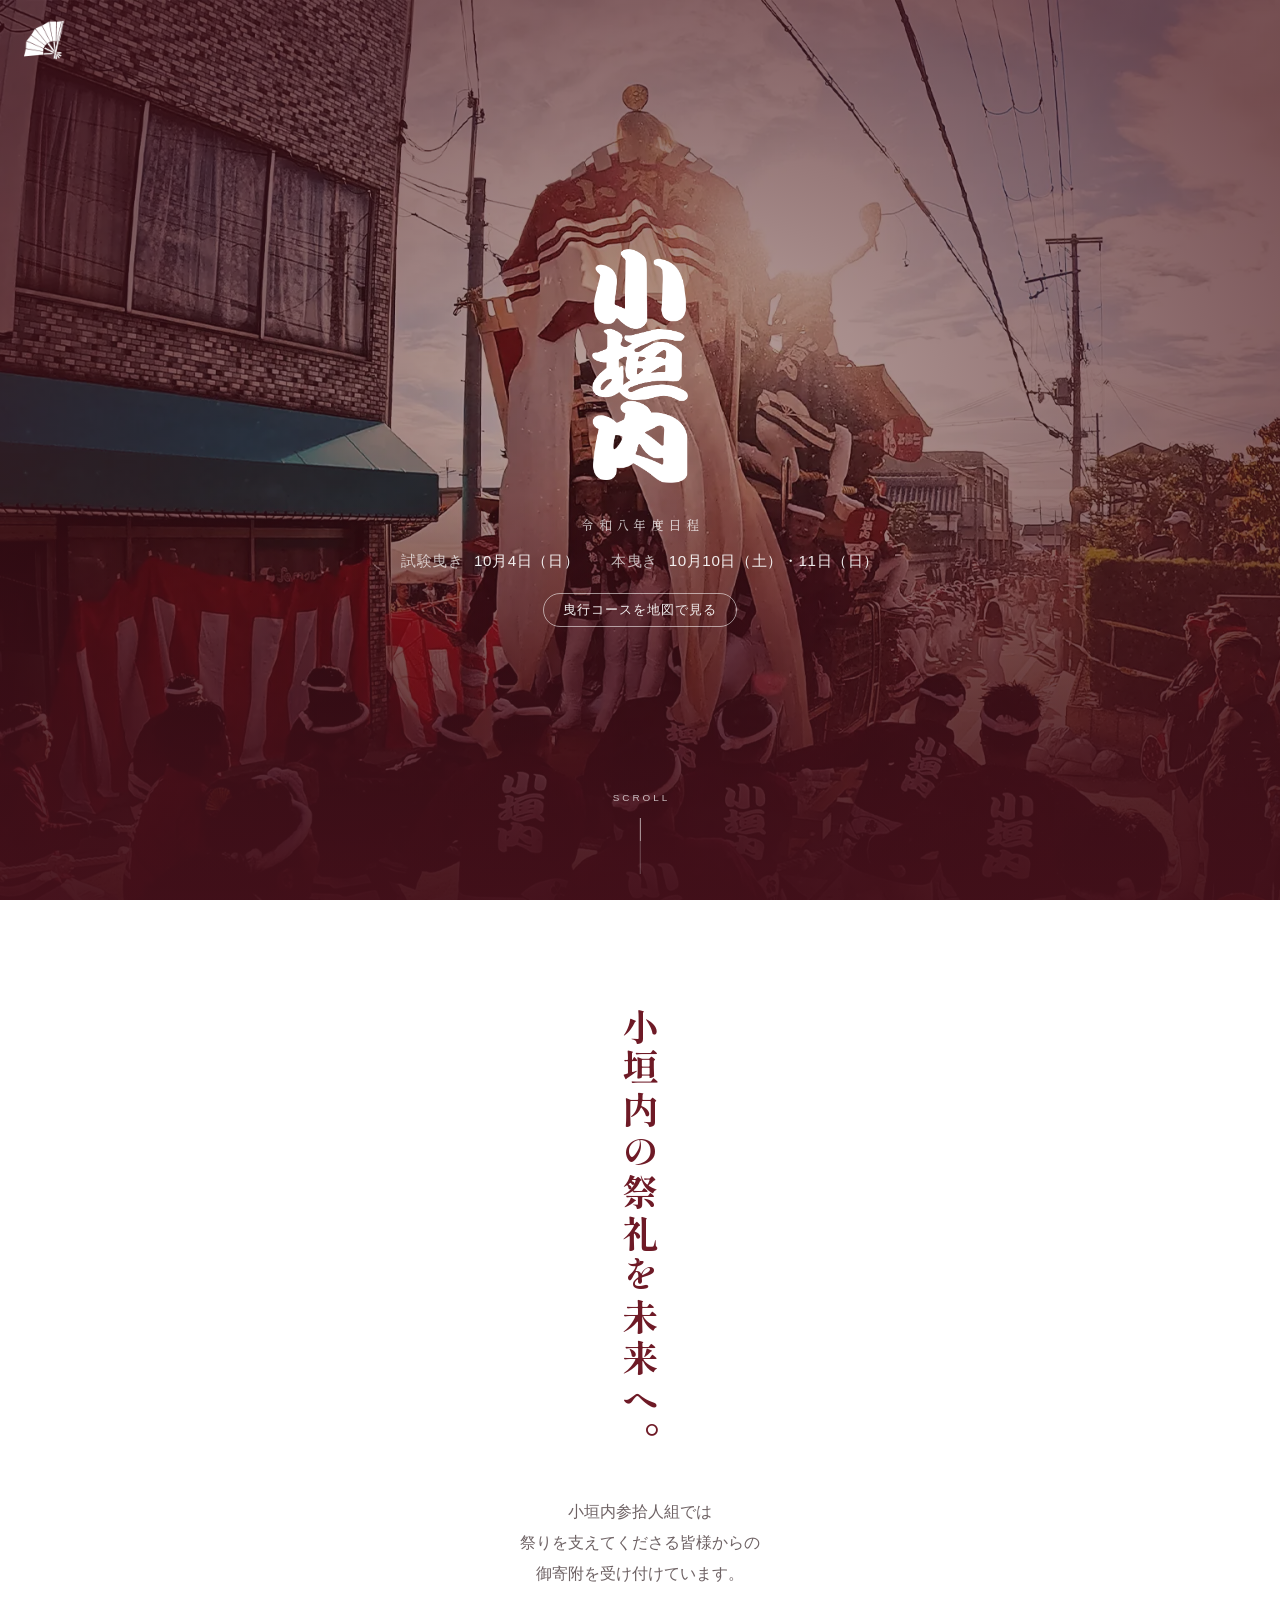
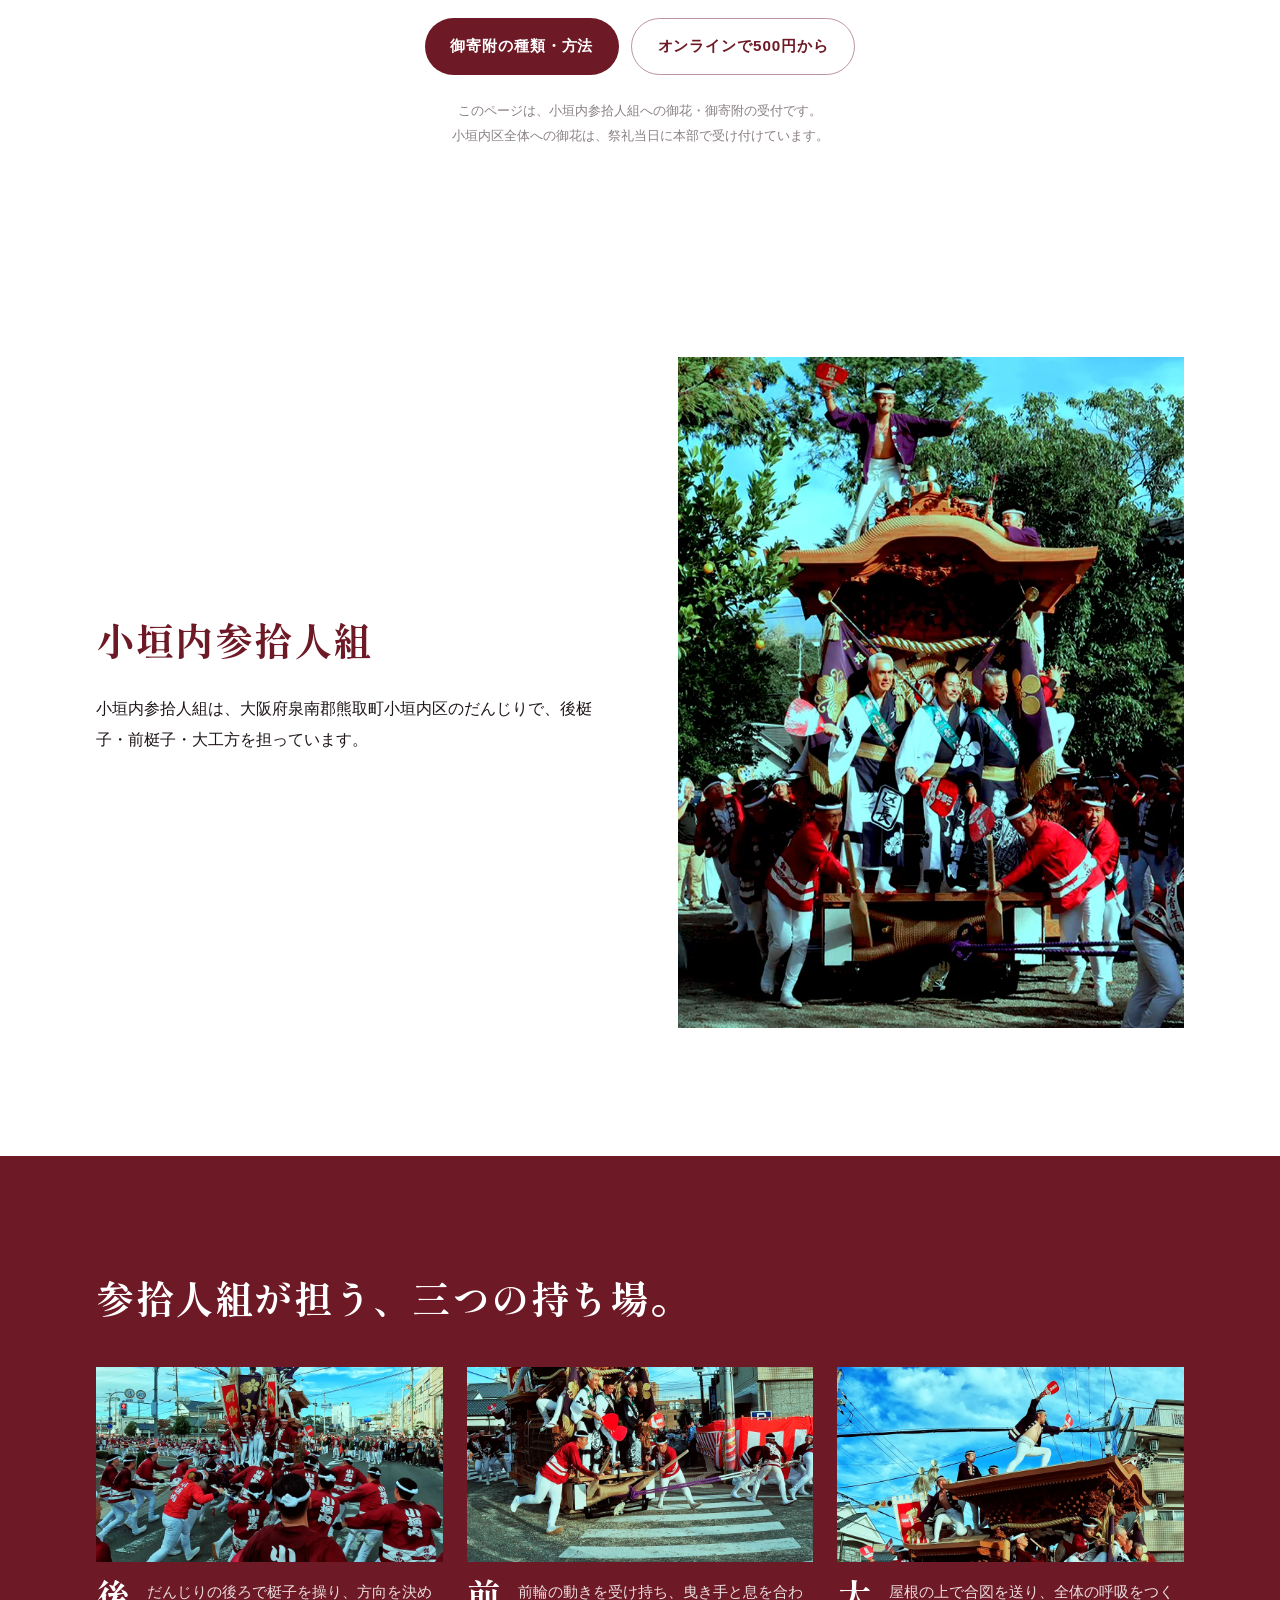
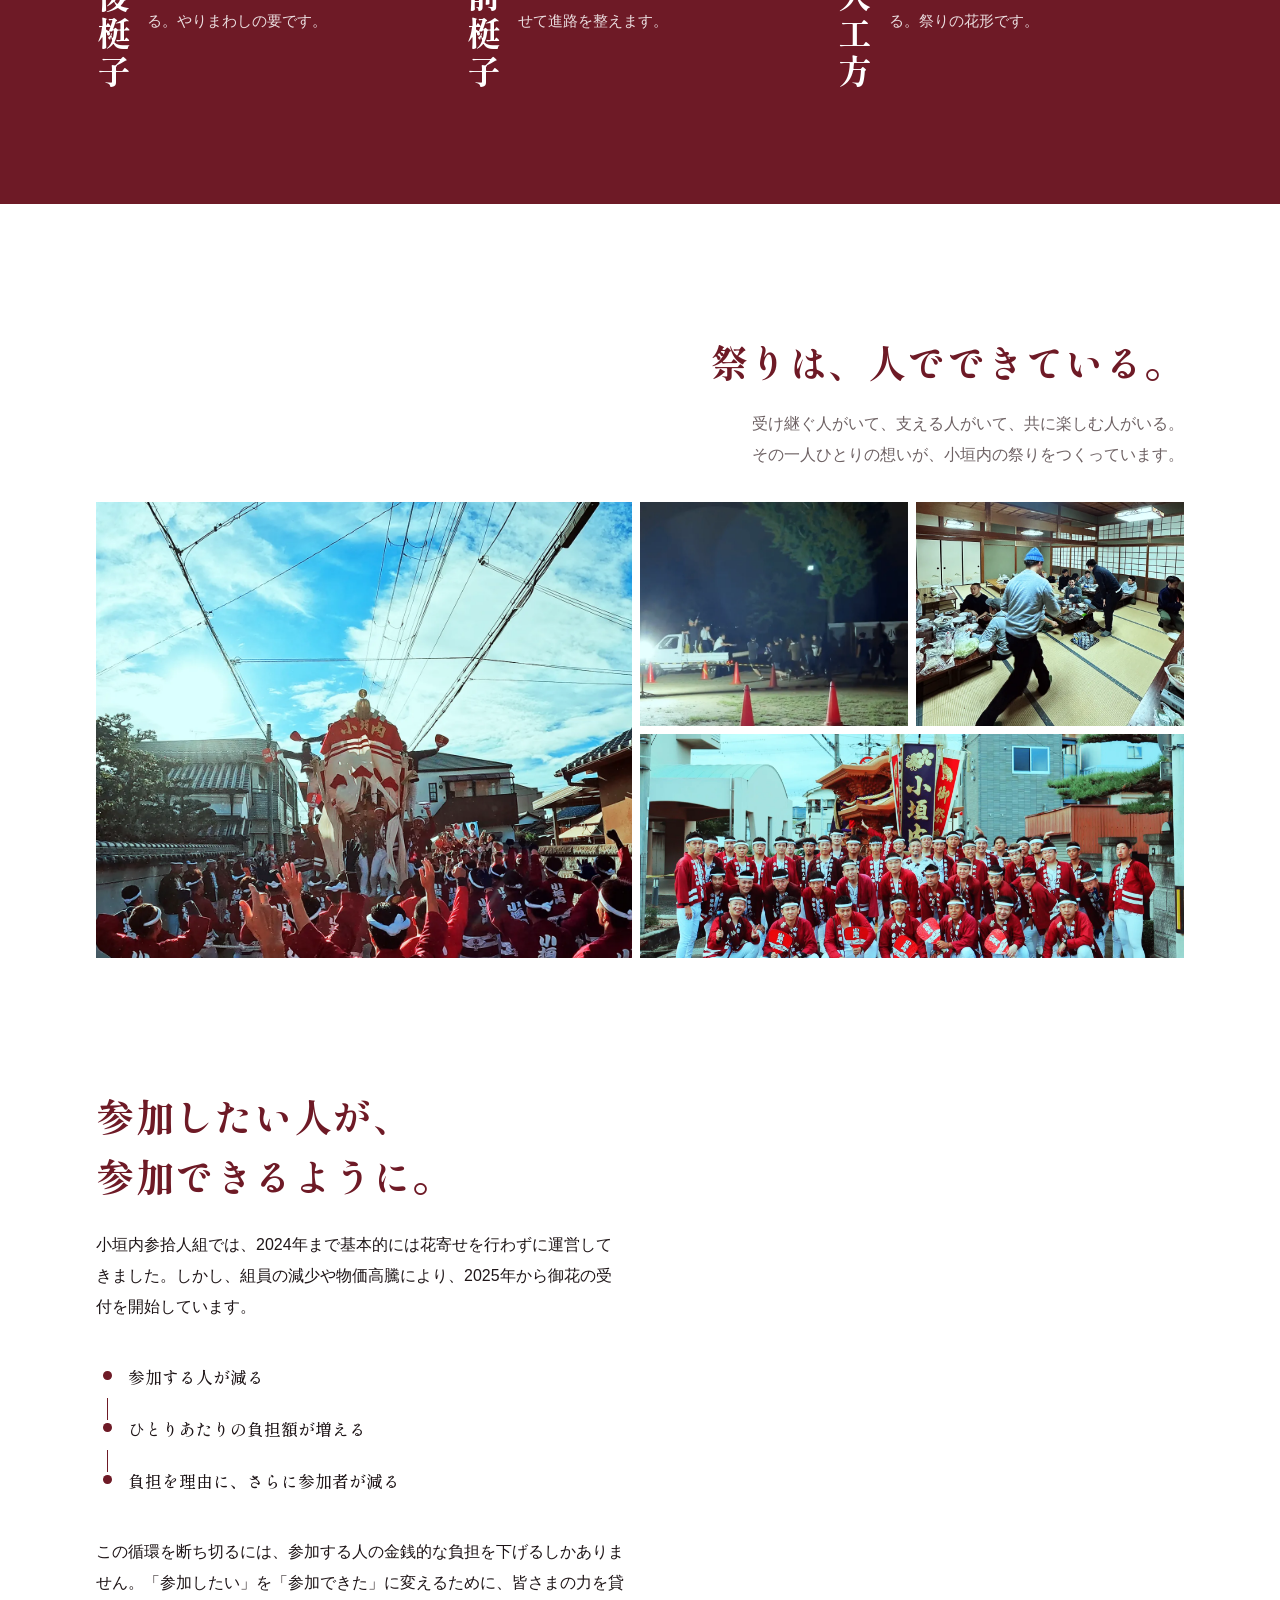
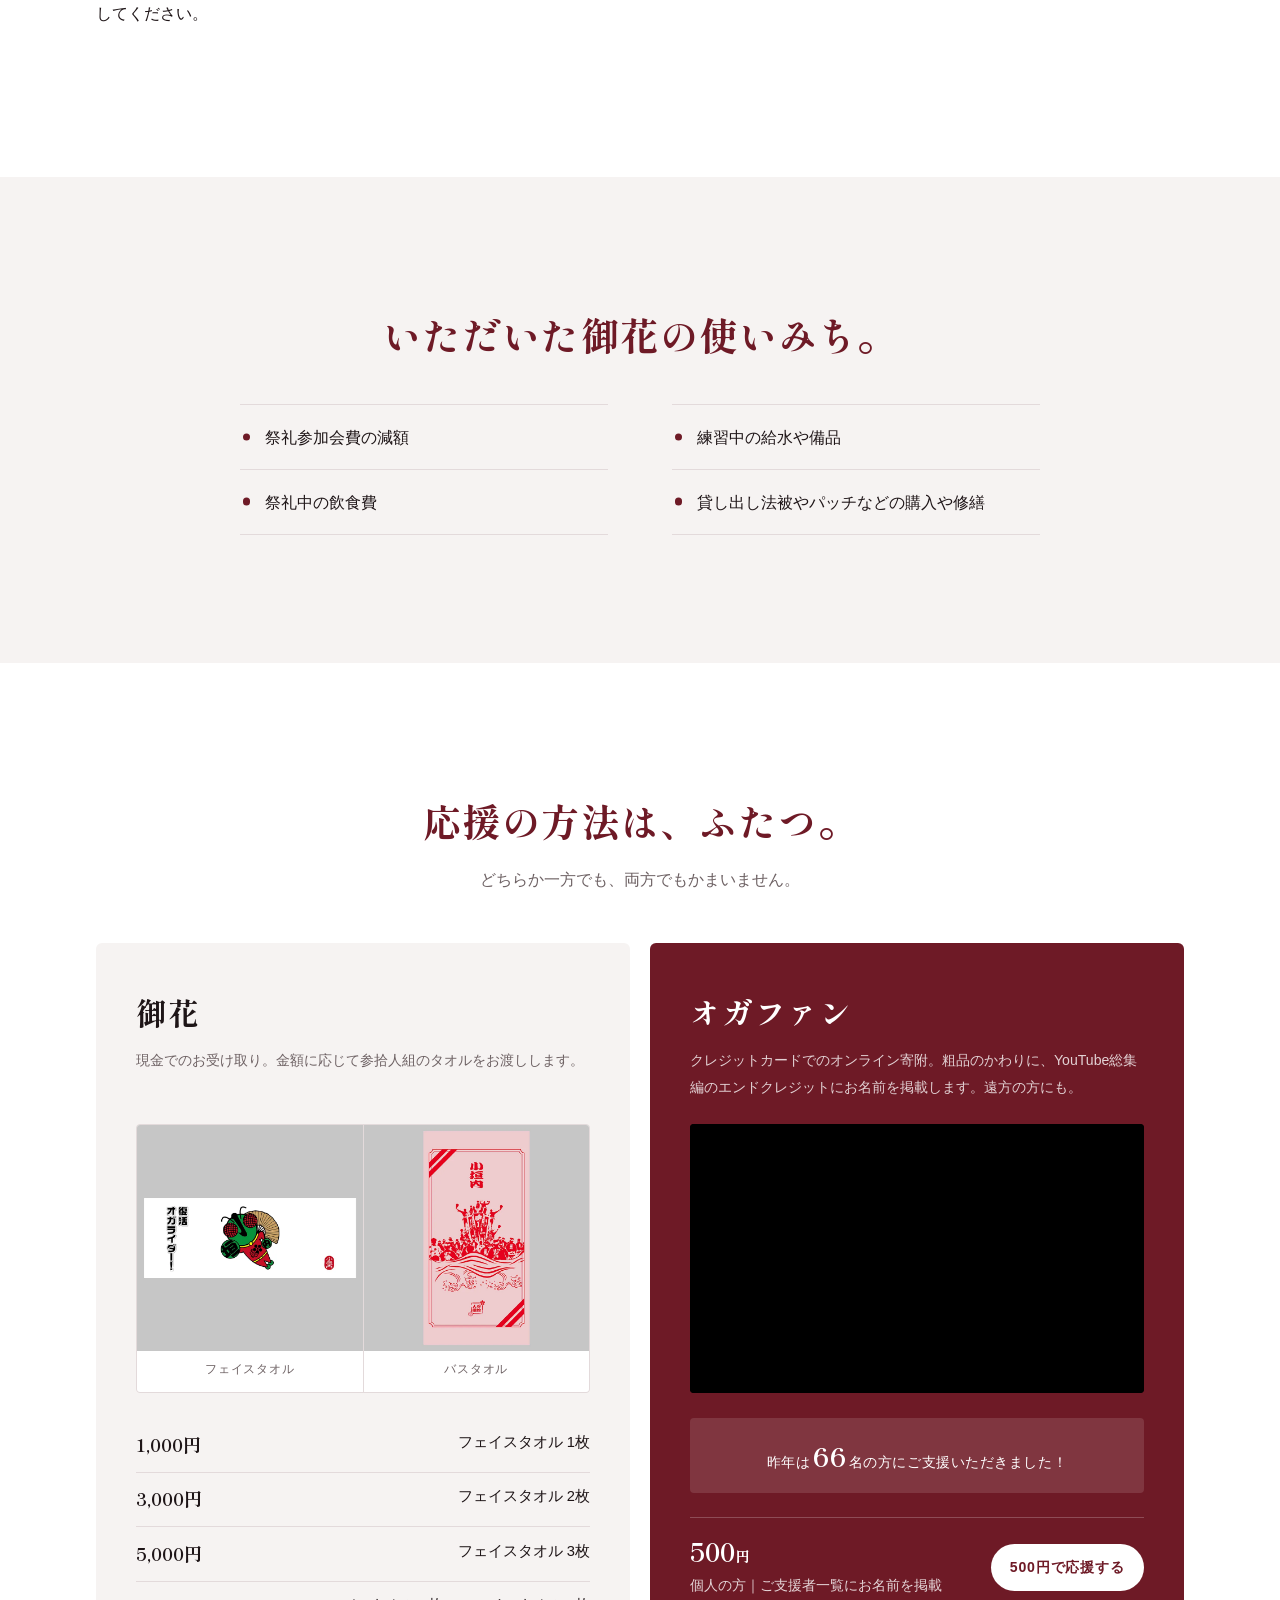
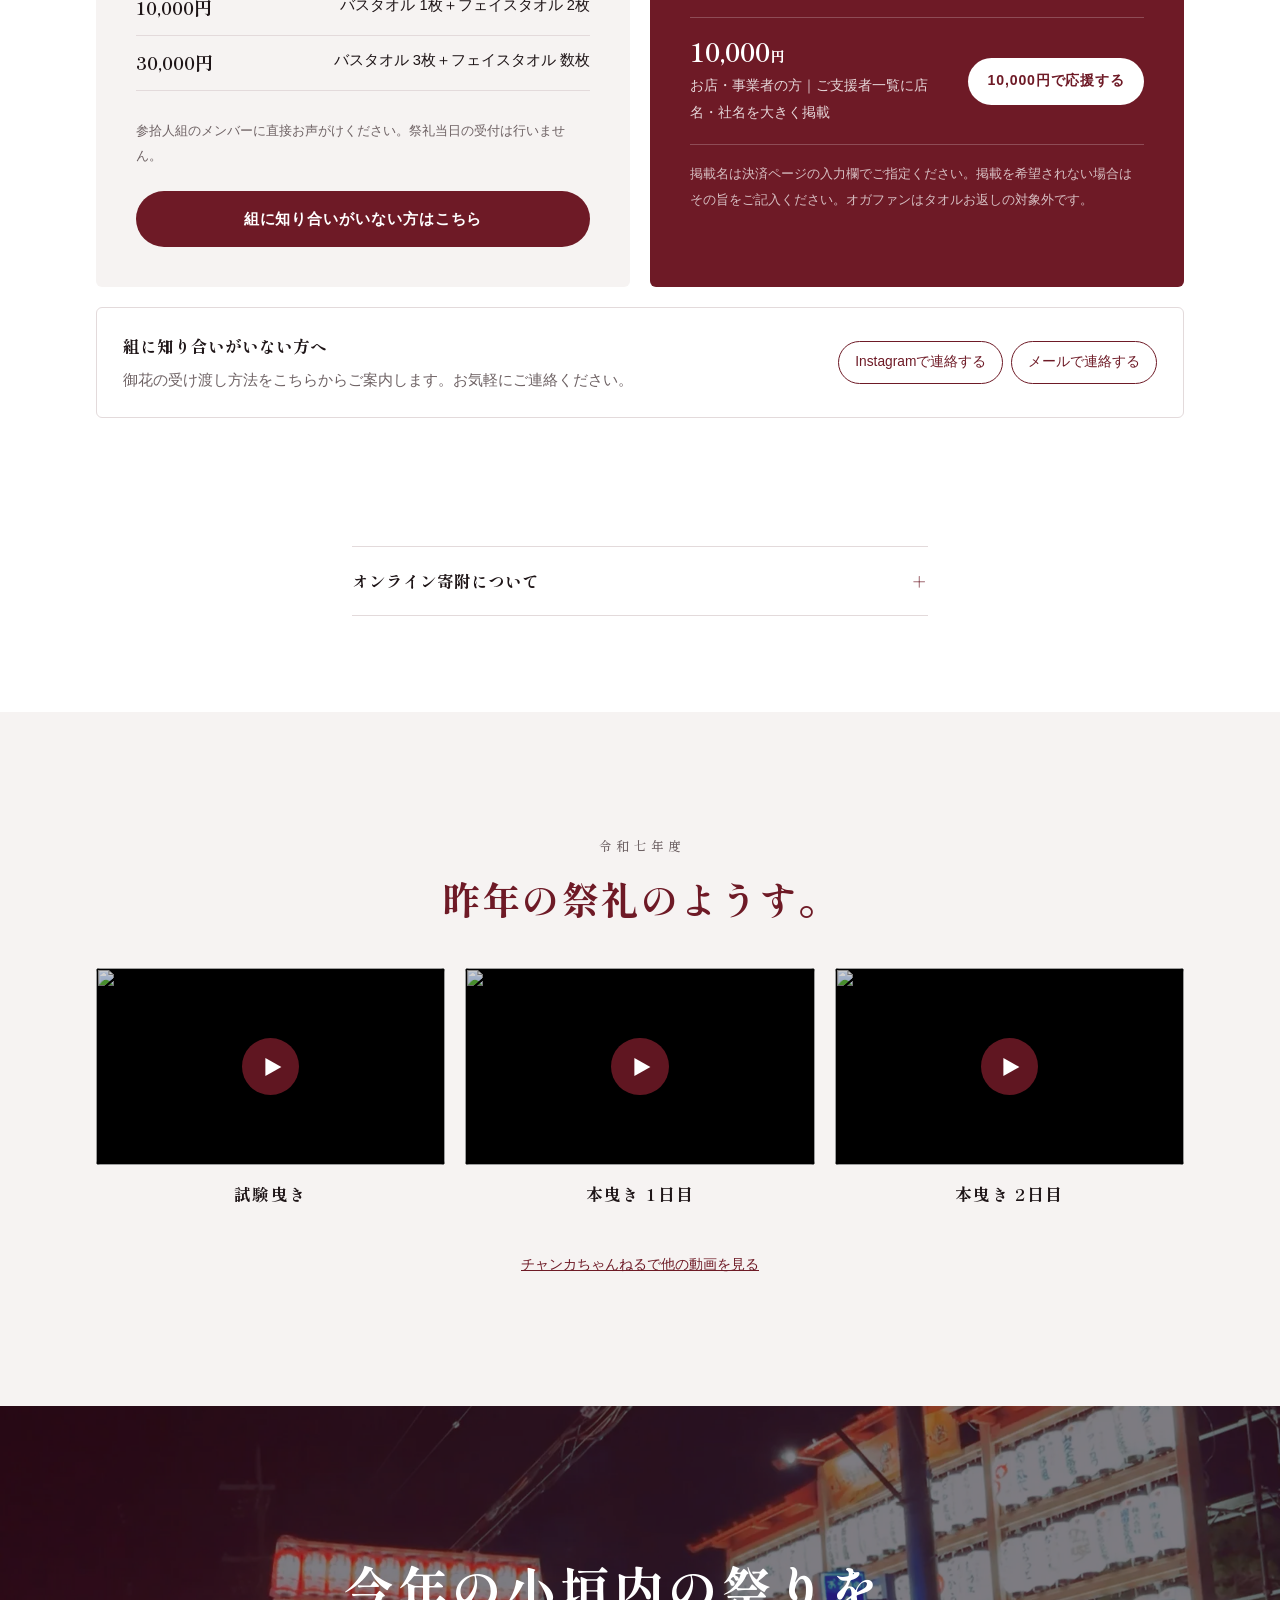
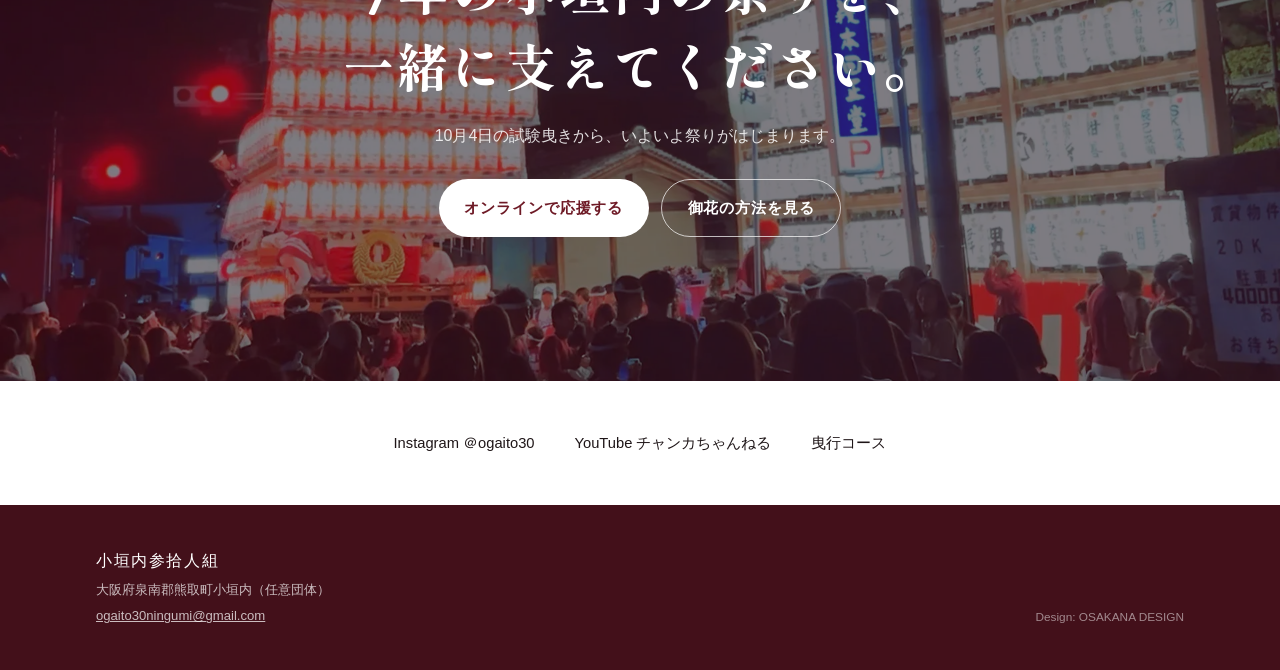
==== commit 8d32e68d: "feat: LPトップに曳行コースページへのリンクを追加 - ヒーロー日程の下に「曳行コースを地図で見る」ピル型リンク - ページ下部 SNS欄に「曳行コース」リンク - スマホ375pxでもレイアウ" ====
--- a/index.html
+++ b/index.html
@@ -48,6 +48,7 @@
     <div class="hero-date">
       <p class="hero-date-title">令和八年度日程</p>
       <p class="hero-date-list"><span><b>試験曳き</b>10月4日（日）</span><span><b>本曳き</b>10月10日（土）・11日（日）</span></p>
+      <a class="hero-course" data-ga="hero_course" href="course/">曳行コースを地図で見る</a>
     </div>
   </div>
   <a class="hero-scroll" href="#lead">
@@ -301,6 +302,7 @@
   <nav class="sns wrap" aria-label="参拾人組の発信">
     <a data-ga="sns_instagram" href="https://www.instagram.com/ogaito30">Instagram ＠ogaito30</a>
     <a data-ga="sns_youtube" href="https://youtube.com/@channka-channel">YouTube チャンカちゃんねる</a>
+    <a data-ga="sns_course" href="course/">曳行コース</a>
   </nav>
 </main>
 
--- a/css/ogaito30.css
+++ b/css/ogaito30.css
@@ -233,6 +233,24 @@
   color: rgba(255, 255, 255, .7);
 }
 
+.hero-course {
+  display: inline-block;
+  margin-top: 1.2rem;
+  padding: .45rem 1.2rem;
+  border: 1px solid rgba(255, 255, 255, .55);
+  border-radius: 999px;
+  font-size: .82rem;
+  line-height: 1.4;
+  letter-spacing: .08em;
+  text-decoration: none;
+  color: rgba(255, 255, 255, .92);
+  transition: background .2s ease;
+}
+
+.hero-course:hover {
+  background: rgba(255, 255, 255, .12);
+}
+
 
 /* スクロールを促すサイン */
 
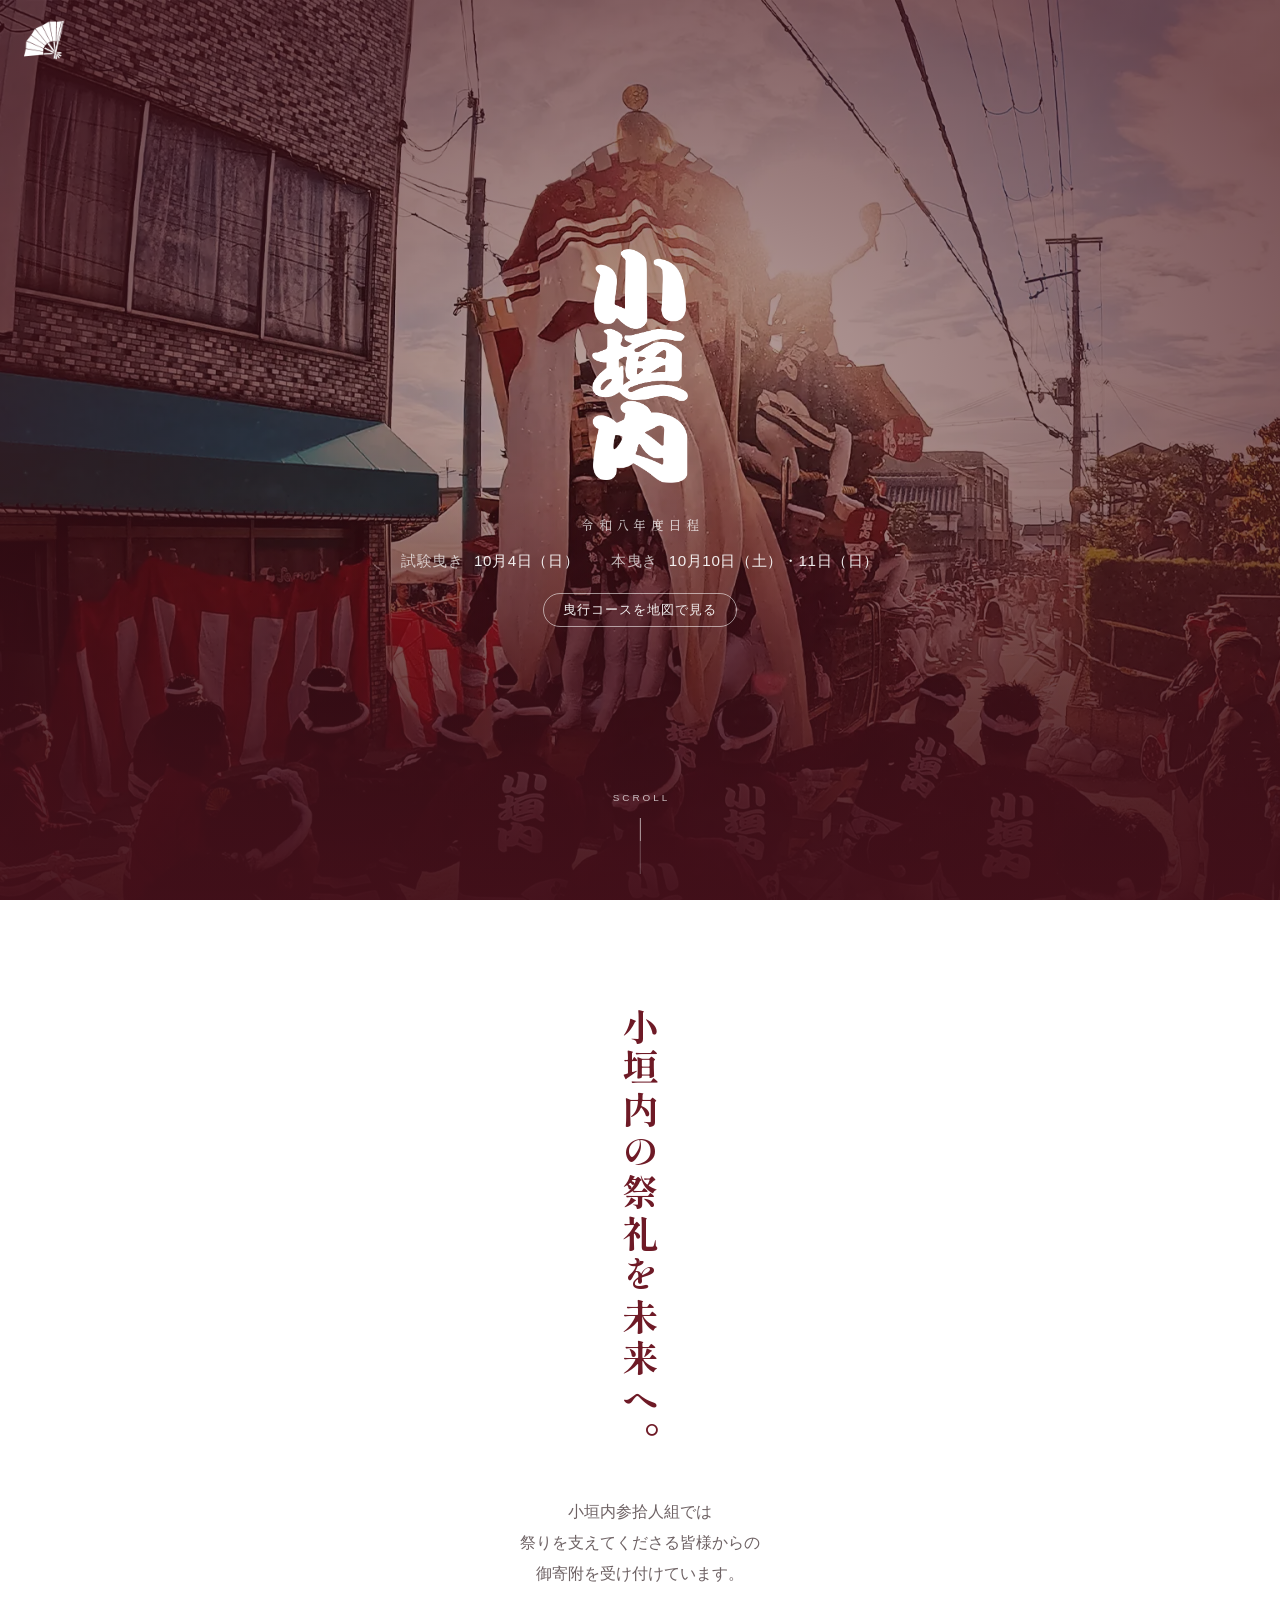
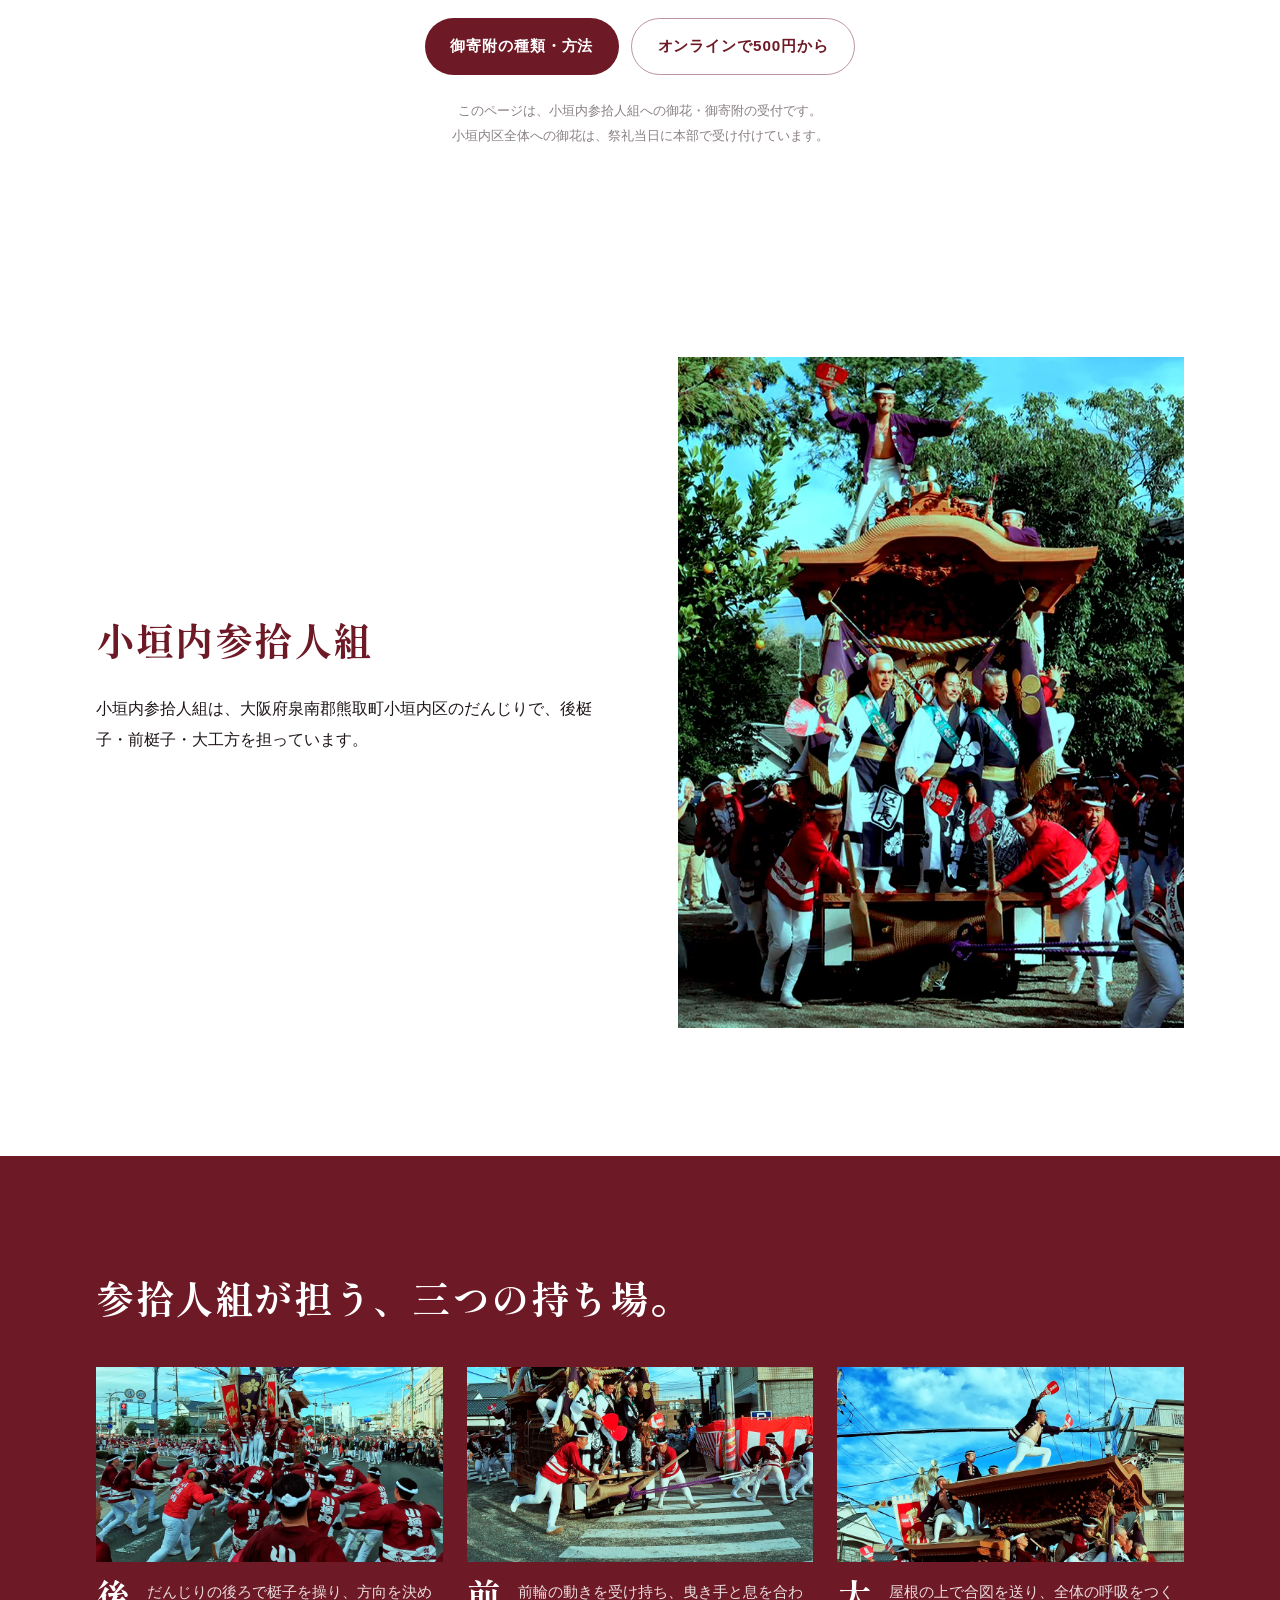
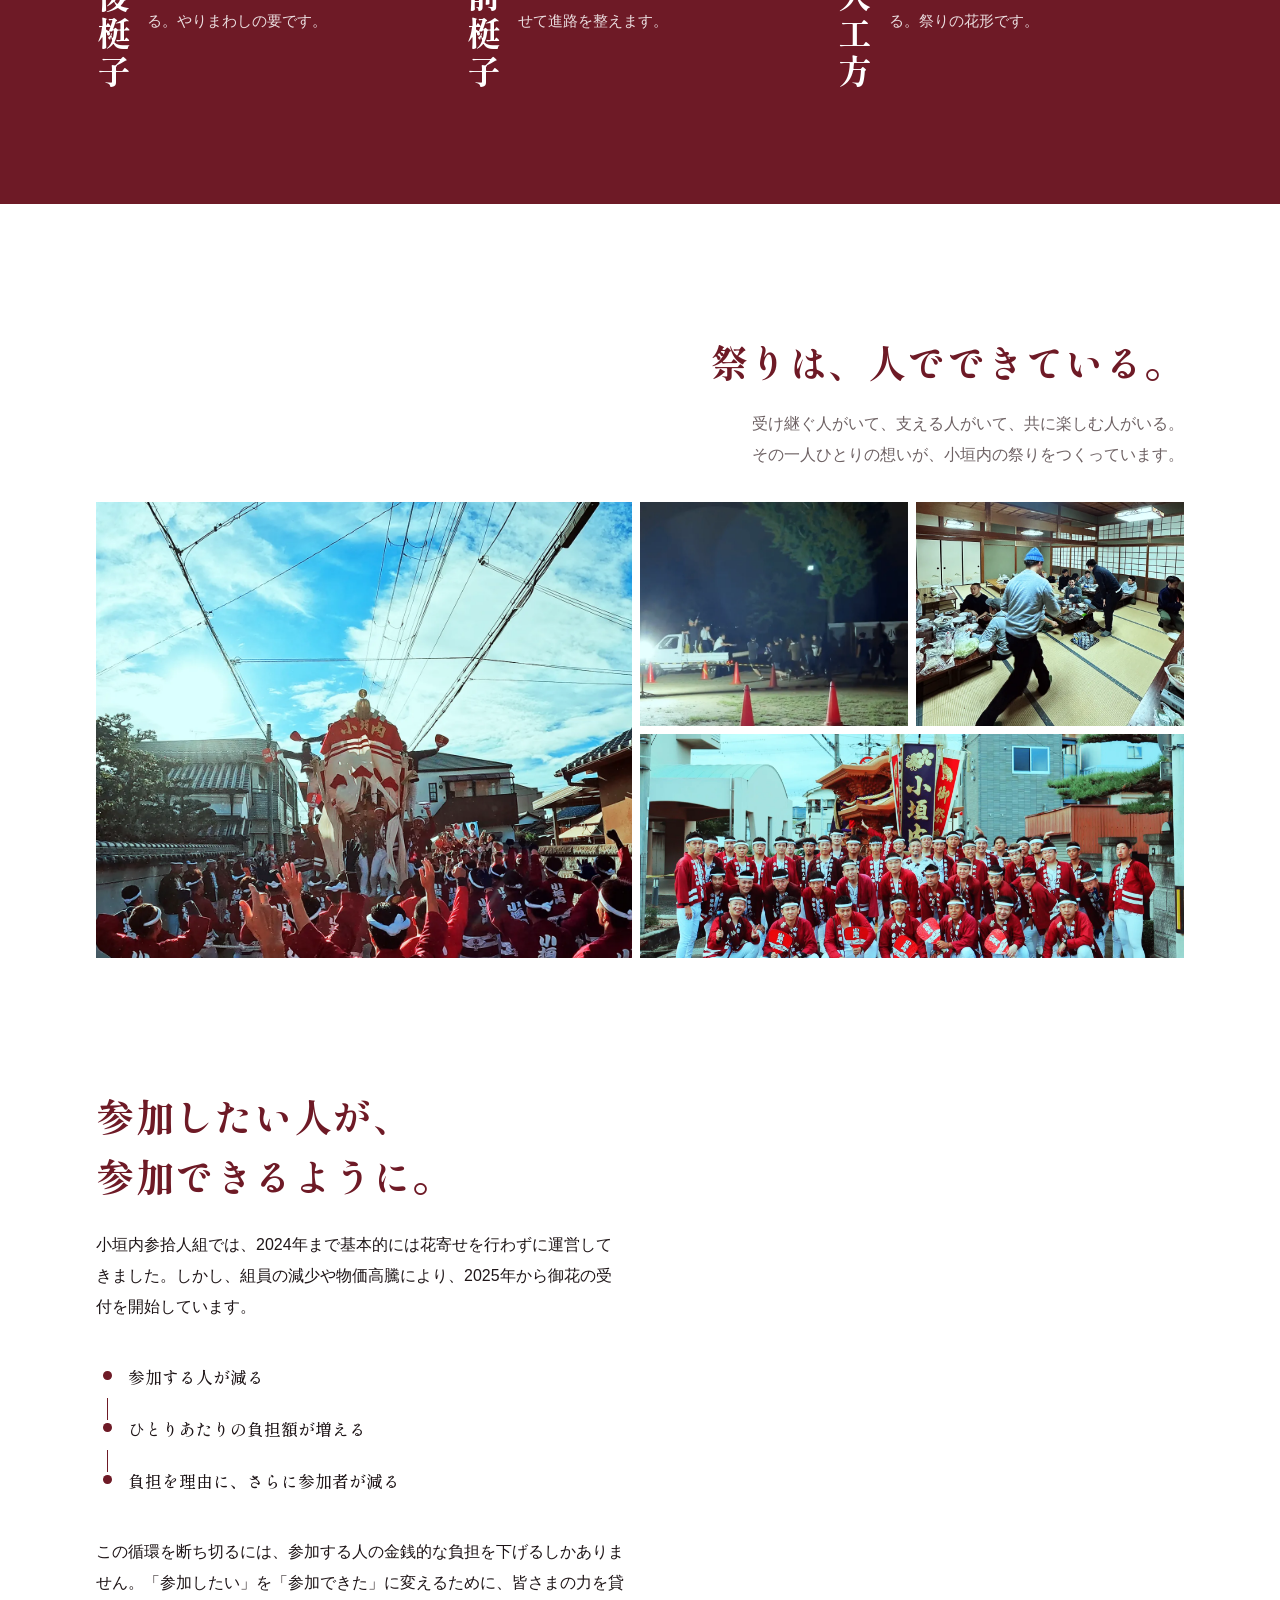
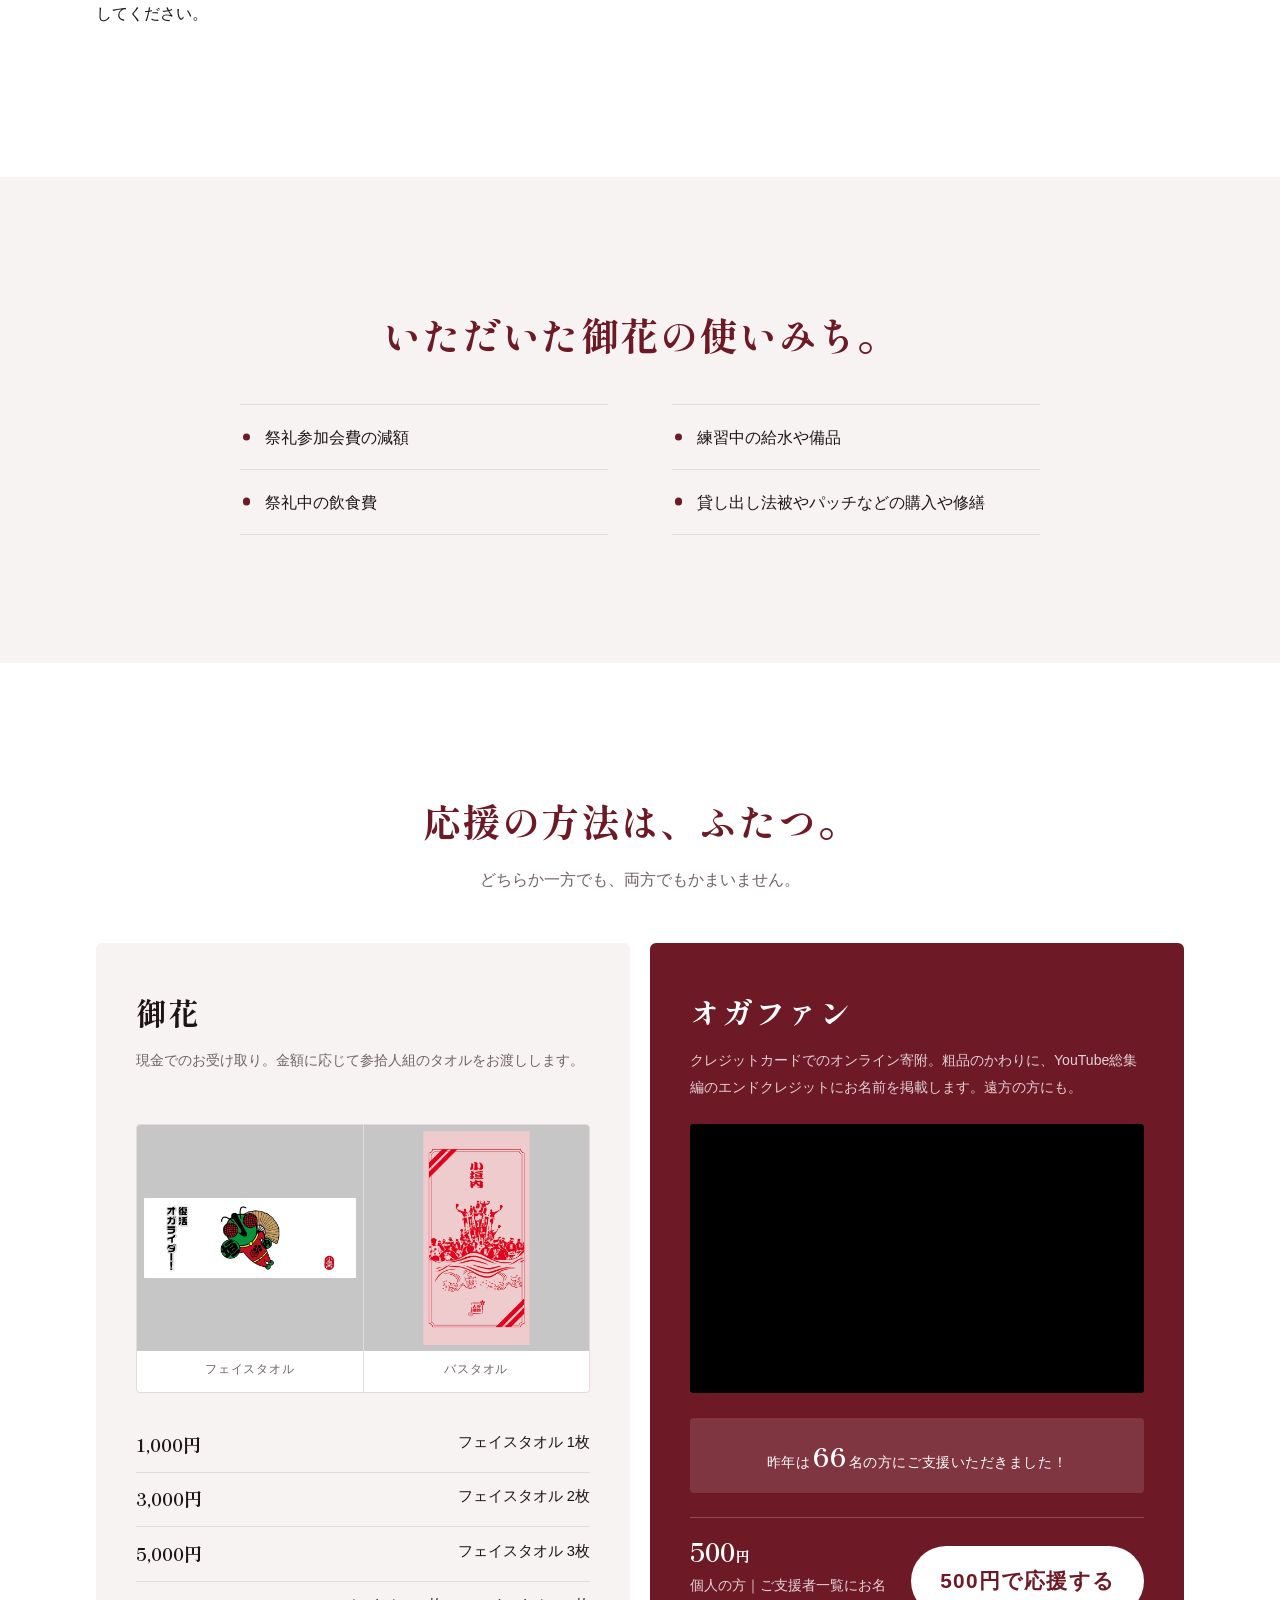
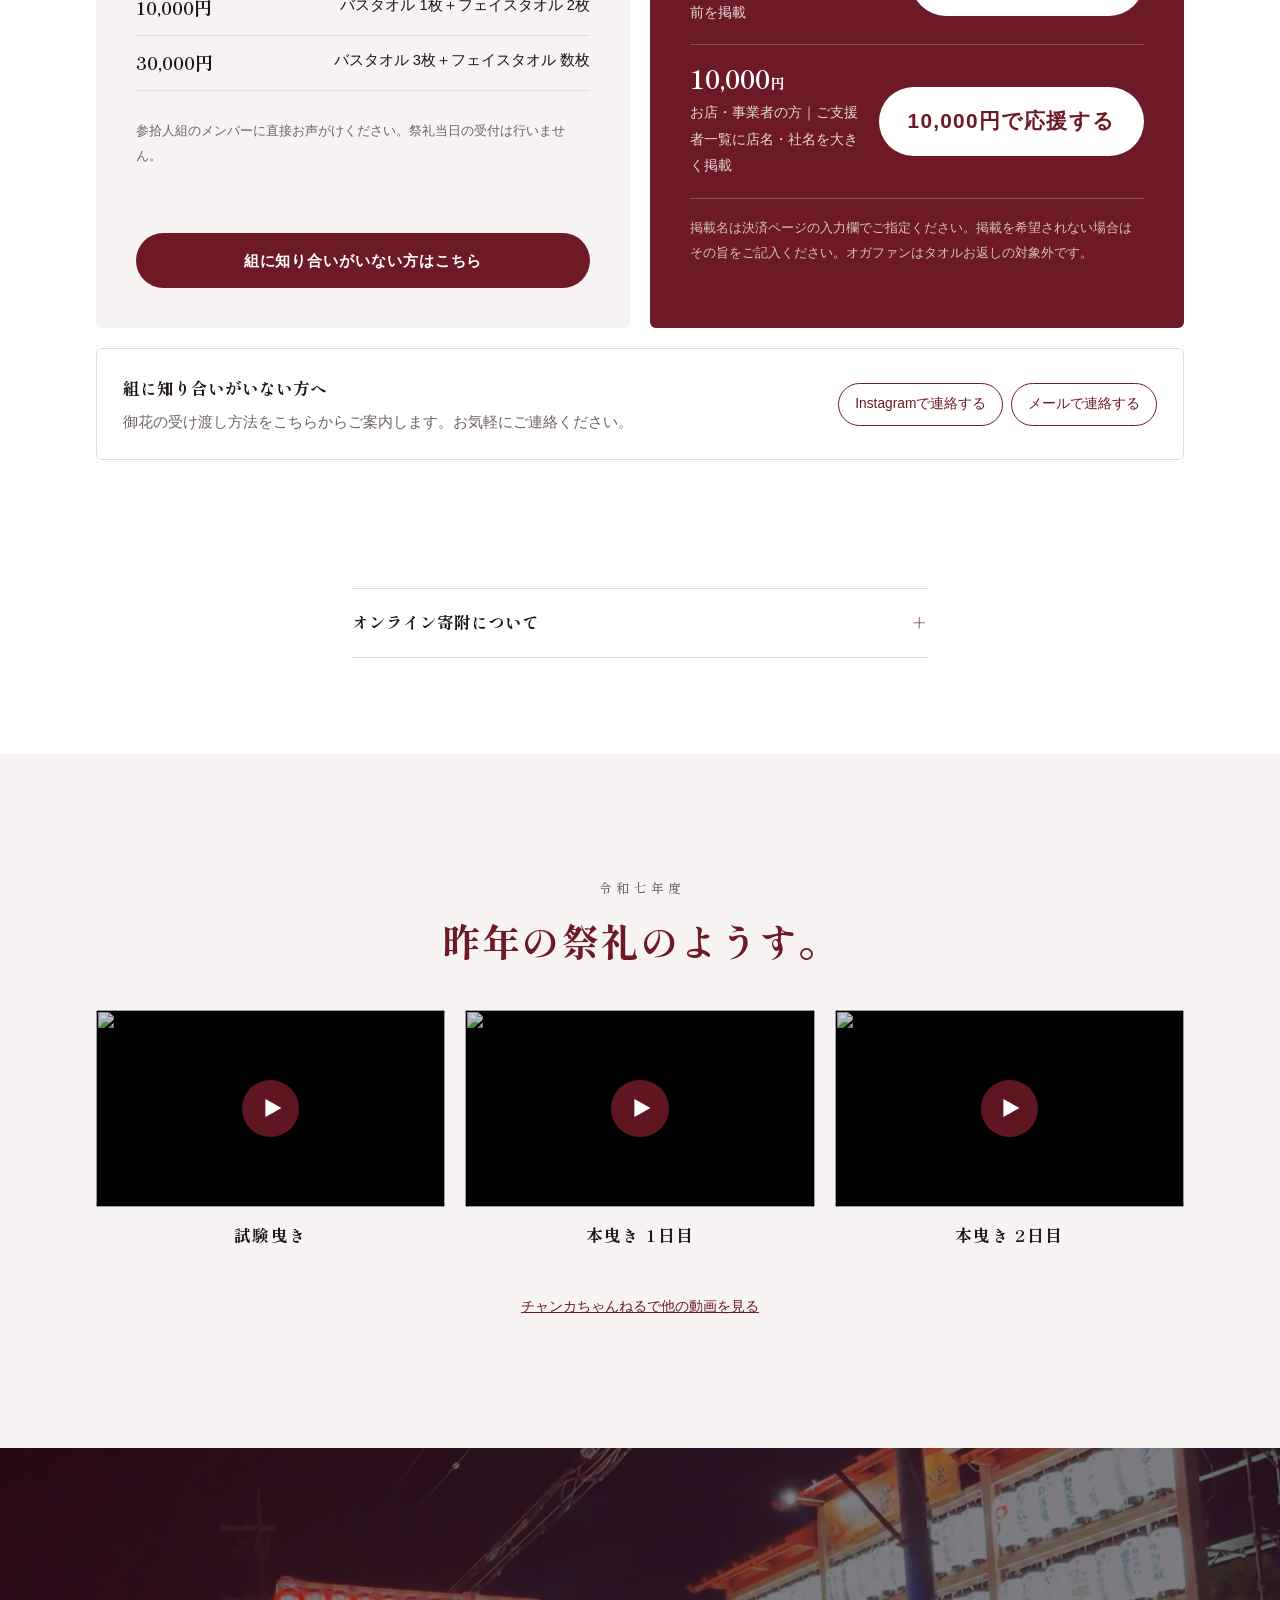
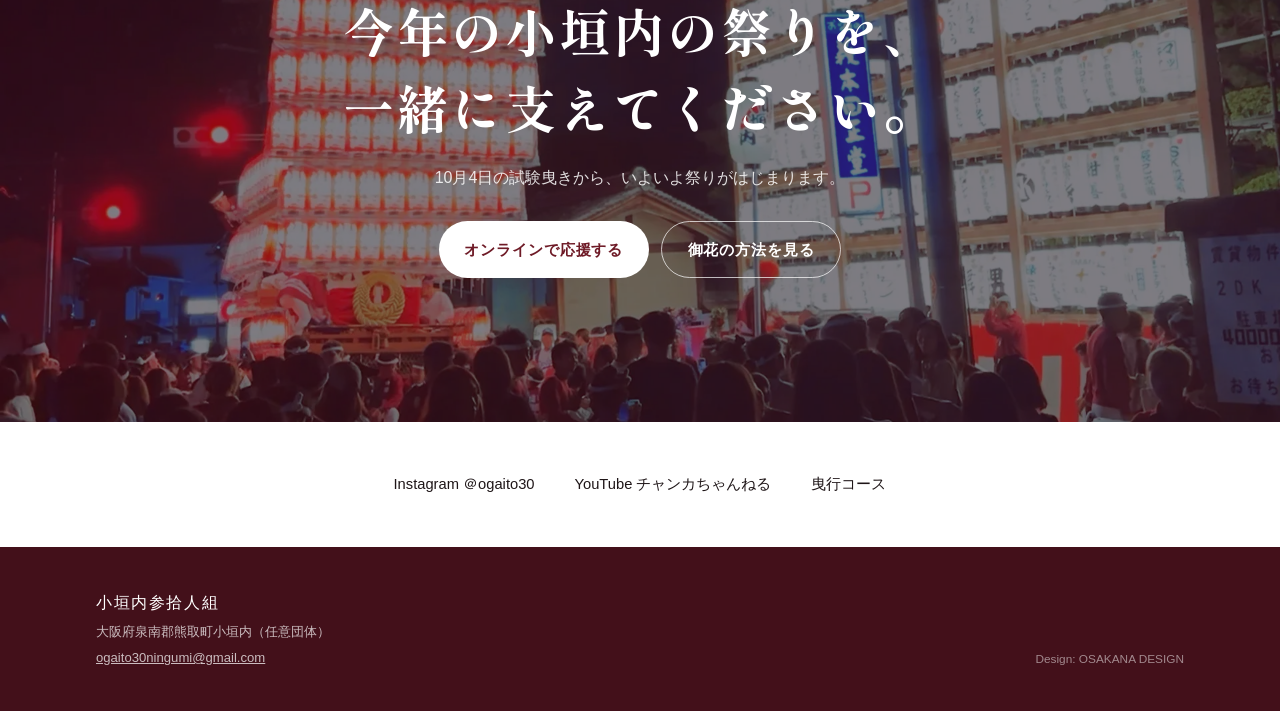
==== commit 85d3c4f4: "決済ボタンを大きく・YouTube動画を差し替え Co-Authored-By: Claude Sonnet 5.5 <noreply@anthropic.com>" ====
--- a/index.html
+++ b/index.html
@@ -238,8 +238,8 @@
         <summary>オンライン寄附について</summary>
         <dl>
           <div><dt>寄附先</dt><dd>小垣内参拾人組（任意団体）</dd></div>
-          <div><dt>決済方法</dt><dd>クレジットカード（Visa／Mastercard／JCB／American Express／Diners Club）</dd></div>
-          <div><dt>決済代行</dt><dd>Stripe。カード情報はStripeの決済ページで処理され、参拾人組では取得も保管もしません。</dd></div>
+          <div><dt>決済方法</dt><dd>クレジットカード（Visa / Mastercard / American Express / Diners Club）、Apple Pay、Google Pay<br>※JCBは準備中です</dd></div>
+          <div><dt>決済代行</dt><dd>Stripe<br>カード情報はStripeの決済ページで処理され、参拾人組では取得も保管もしません。</dd></div>
           <div><dt>領収書</dt><dd>決済完了後、Stripeからご入力のメールアドレス宛に自動送信されます。</dd></div>
           <div><dt>キャンセル</dt><dd>寄附の性質上、決済後の返金は原則としてお受けできません。金額をご確認のうえお手続きください。</dd></div>
           <div><dt>アクセス解析</dt><dd>サイトの利用状況の把握のため、Googleアナリティクスを使用しています。</dd></div>
@@ -259,16 +259,16 @@
       <div class="douga-list">
         <figure class="douga">
           <div class="douga-frame">
-            <button class="douga-play" type="button" data-yt="vO7PAdxEJek" data-ga="video_r7_shiken" aria-label="令和七年度 試験曳きの動画を再生">
-              <img src="https://i.ytimg.com/vi/vO7PAdxEJek/hqdefault.jpg" width="480" height="360" alt="" loading="lazy" decoding="async">
+            <button class="douga-play" type="button" data-yt="vRq9-M75ldk" data-ga="video_r7_shiken" aria-label="令和七年度 試験曳きの動画を再生">
+              <img src="https://i.ytimg.com/vi/vRq9-M75ldk/hqdefault.jpg" width="480" height="360" alt="" loading="lazy" decoding="async">
             </button>
           </div>
           <figcaption>試験曳き</figcaption>
         </figure>
         <figure class="douga">
           <div class="douga-frame">
-            <button class="douga-play" type="button" data-yt="vRq9-M75ldk" data-ga="video_r7_day1" aria-label="令和七年度 本曳き1日目の動画を再生">
-              <img src="https://i.ytimg.com/vi/vRq9-M75ldk/hqdefault.jpg" width="480" height="360" alt="" loading="lazy" decoding="async">
+            <button class="douga-play" type="button" data-yt="5DAkeuAPaIo" data-ga="video_r7_day1" aria-label="令和七年度 本曳き1日目の動画を再生">
+              <img src="https://i.ytimg.com/vi/5DAkeuAPaIo/hqdefault.jpg" width="480" height="360" alt="" loading="lazy" decoding="async">
             </button>
           </div>
           <figcaption>本曳き 1日目</figcaption>
--- a/css/ogaito30.css
+++ b/css/ogaito30.css
@@ -916,9 +916,10 @@
 .plan .btn {
   grid-column: 2;
   grid-row: 1 / 3;
-  min-height: 2.9rem;
-  padding: .6rem 1.2rem;
-  font-size: .88rem;
+  min-height: 3.6rem;
+  padding: .9rem 1.8rem;
+  font-size: 1.3rem;
+  font-weight: bold;
 }
 
 .card-ogafan .chui {
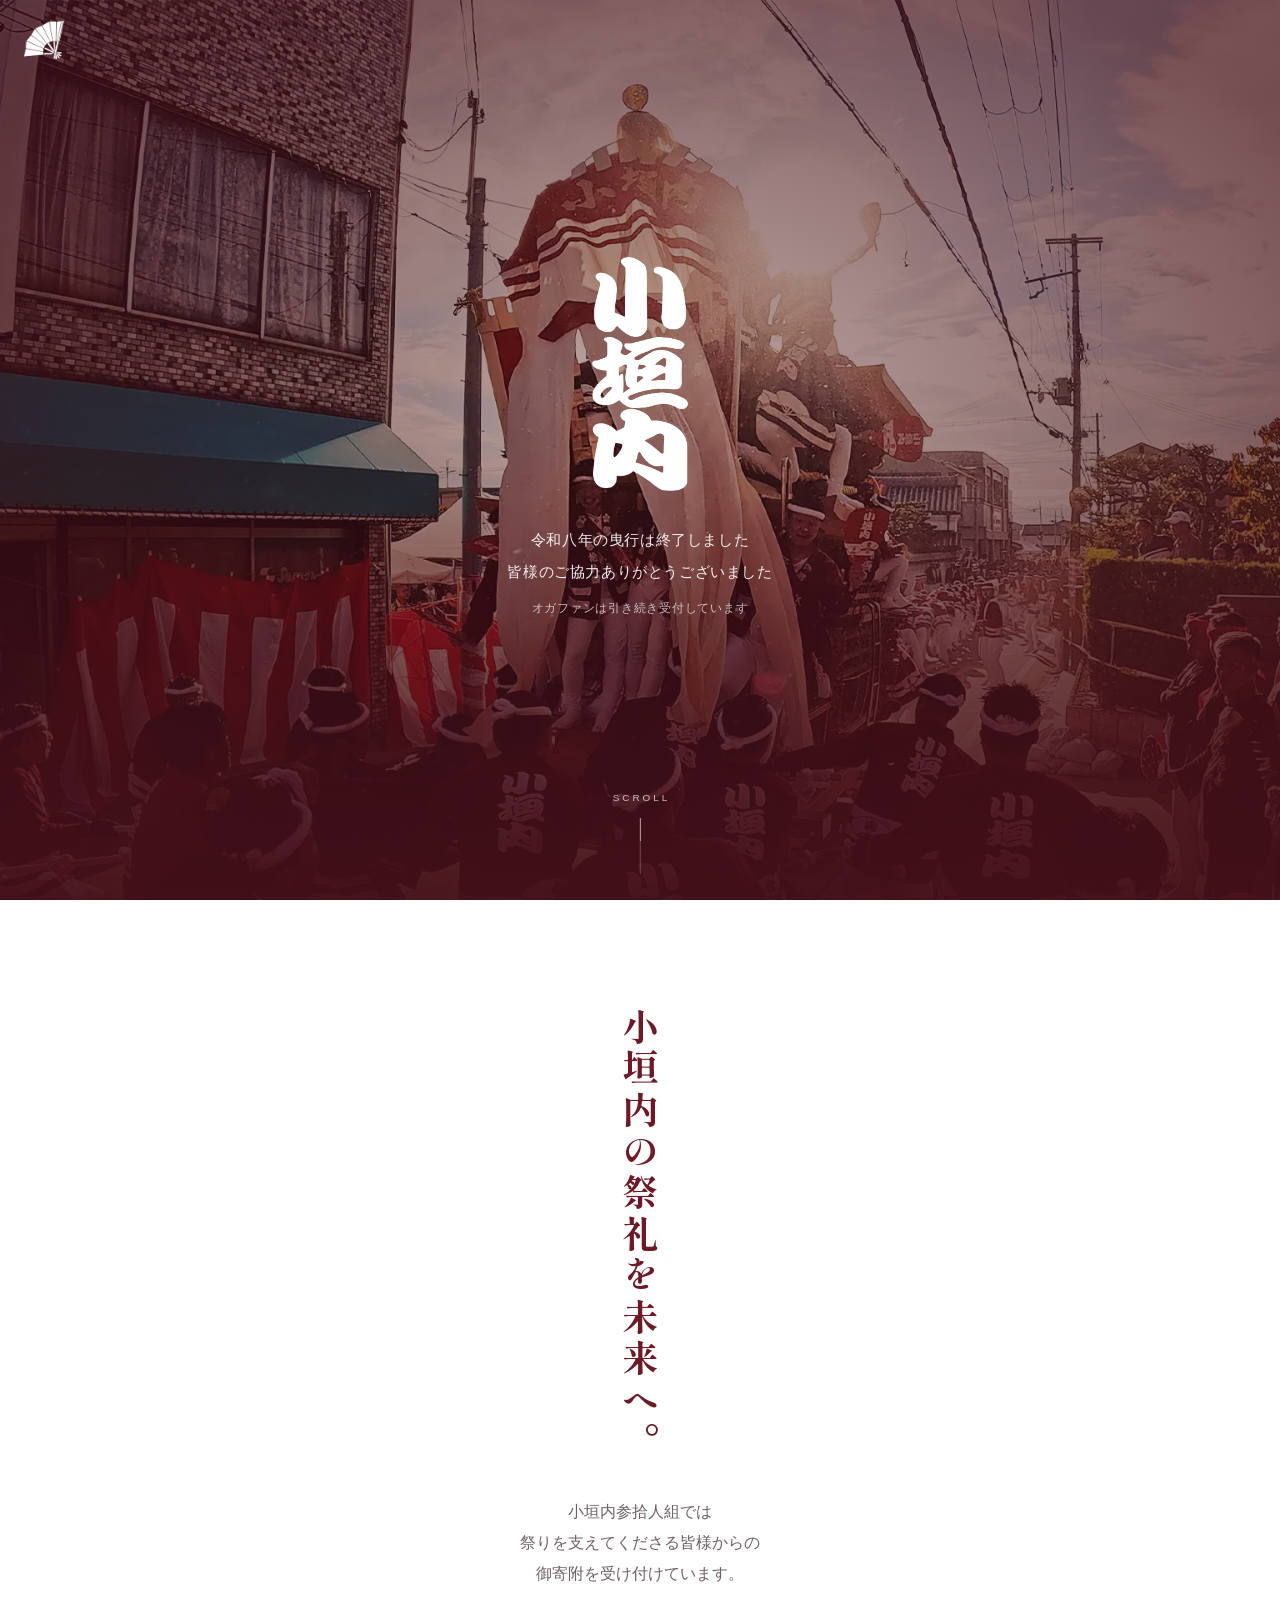
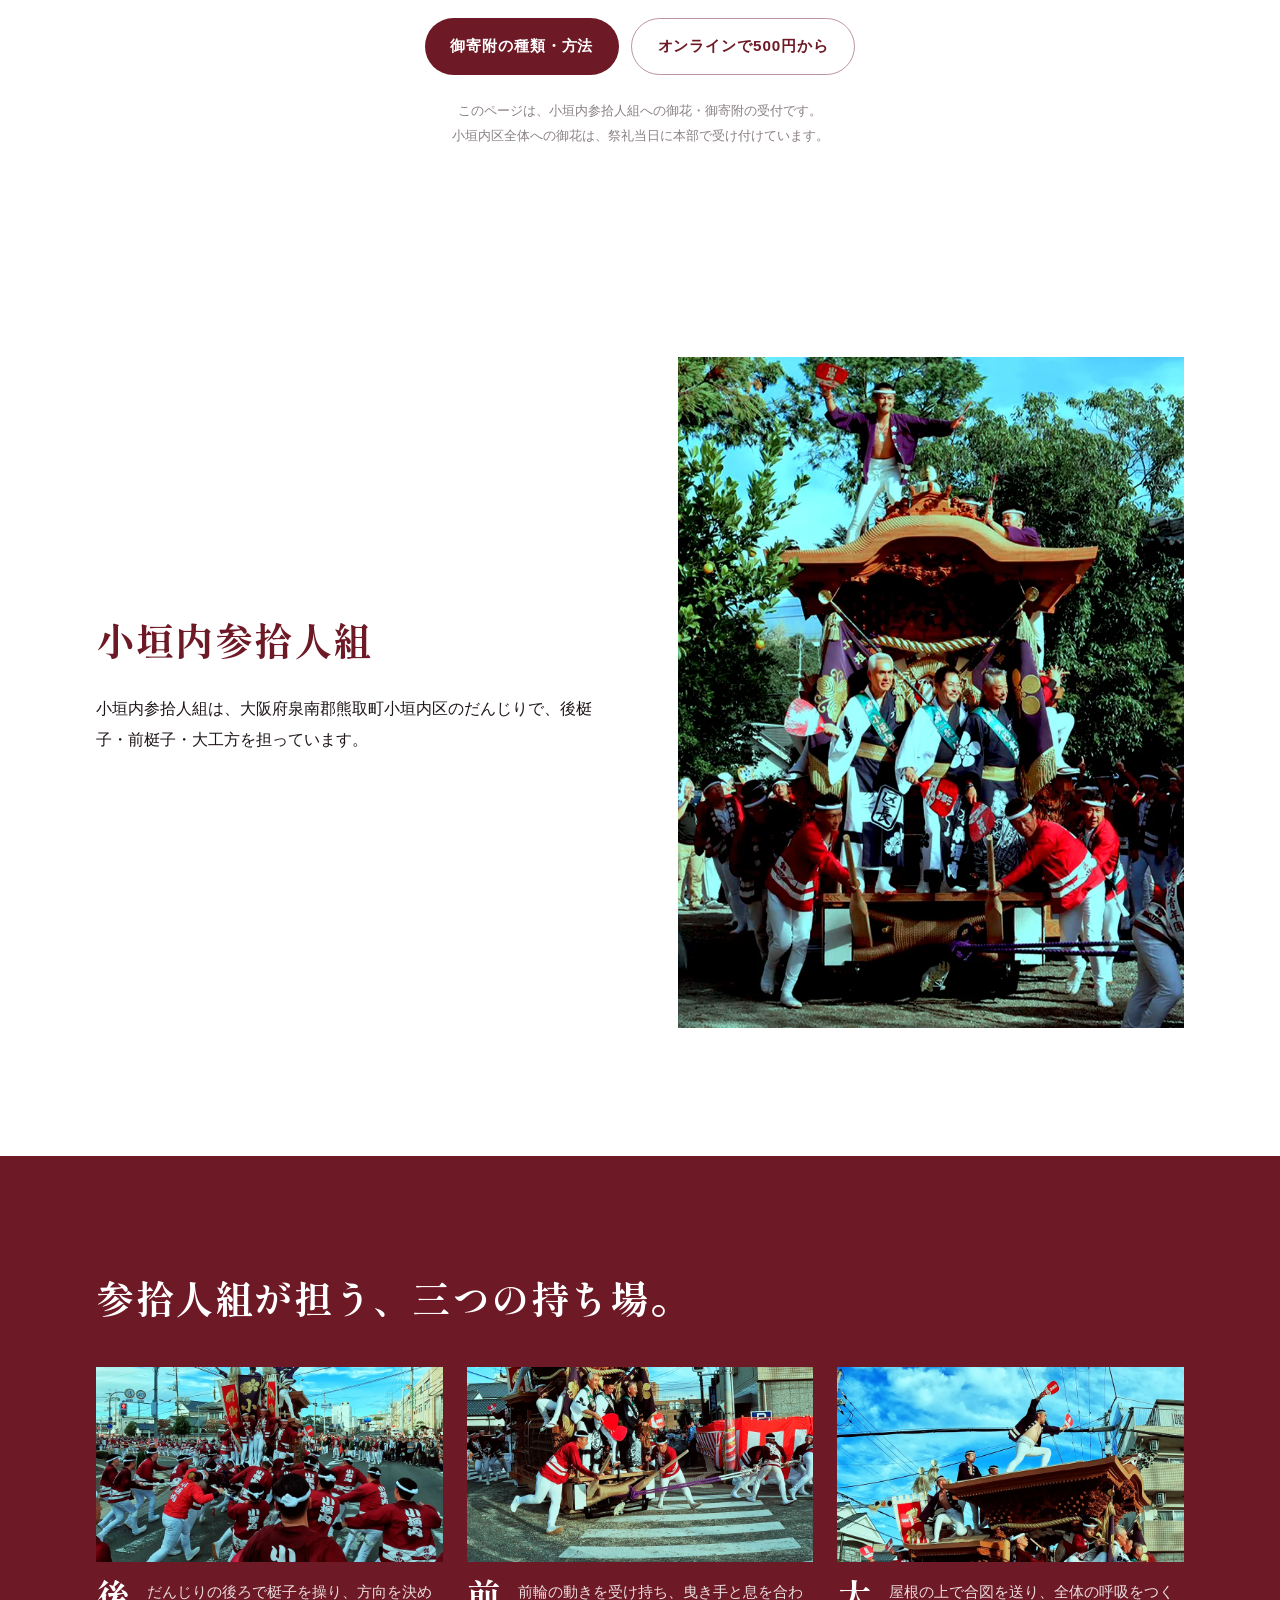
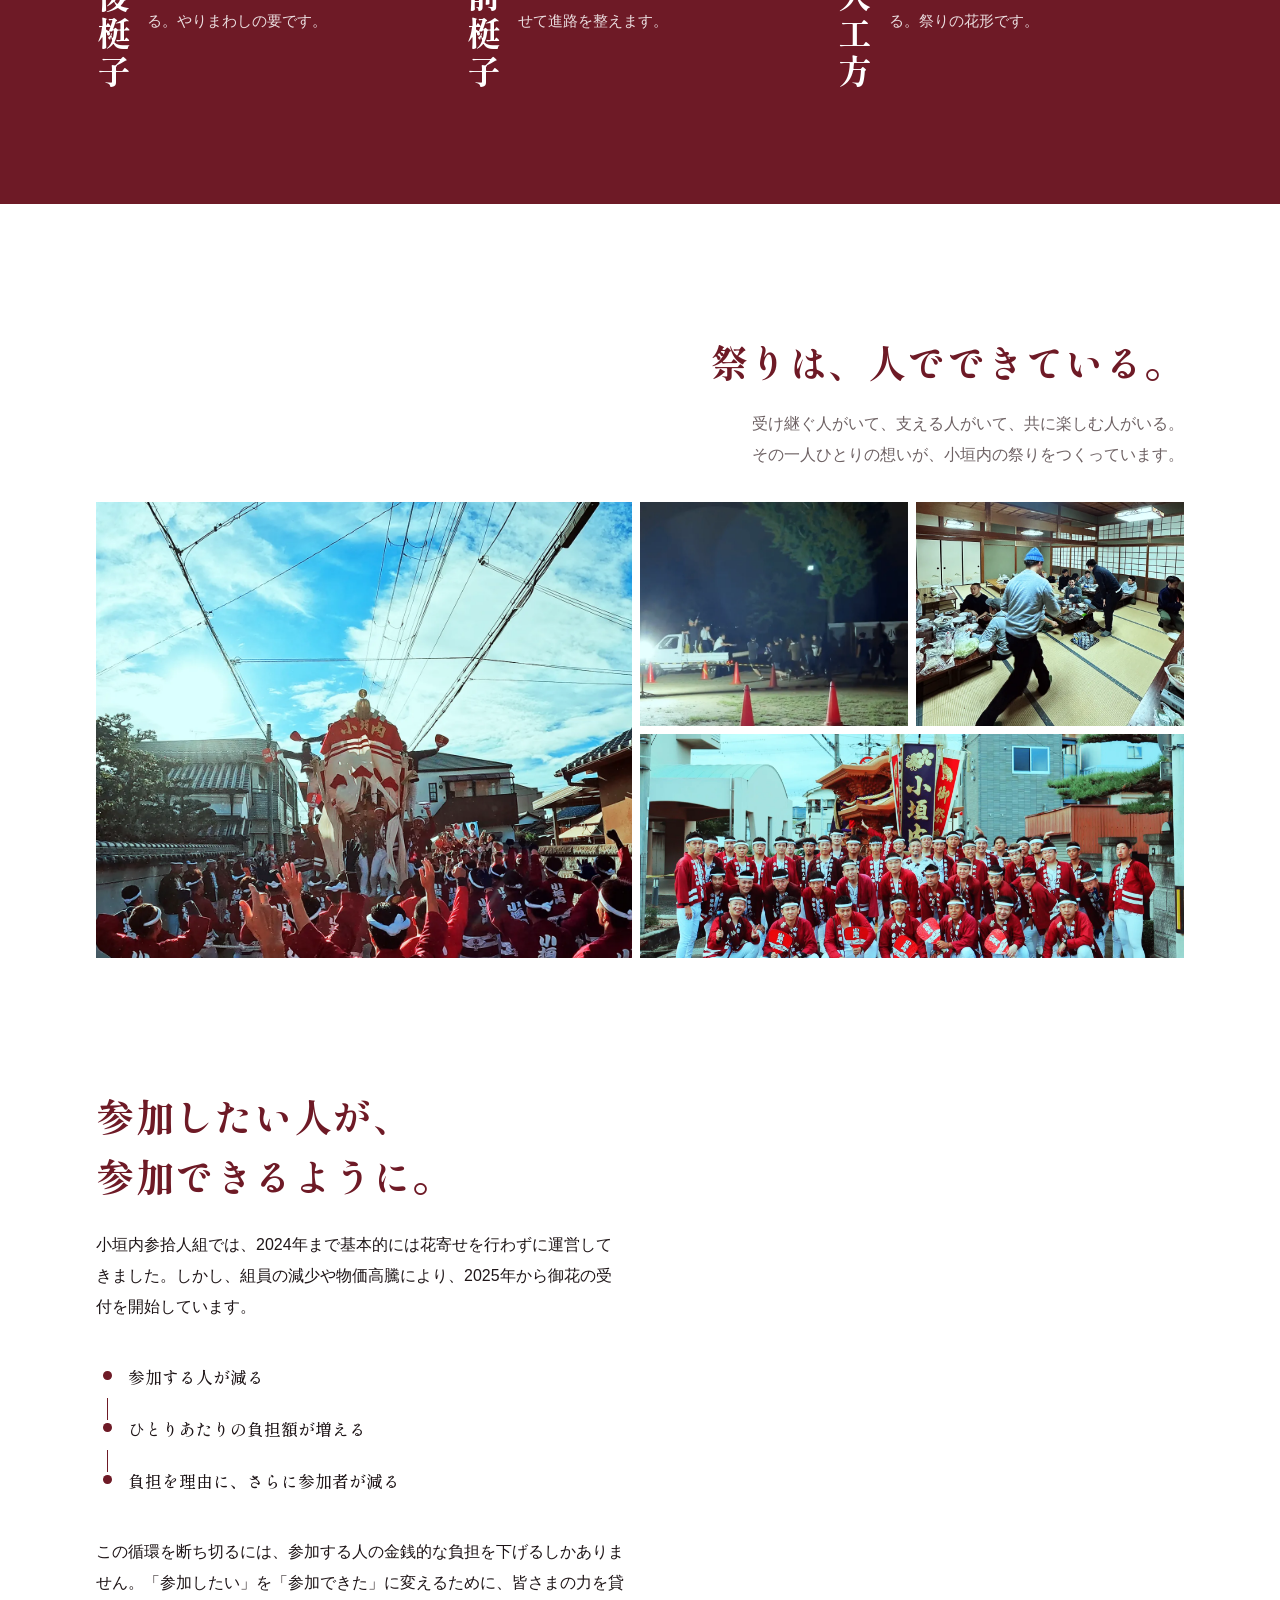
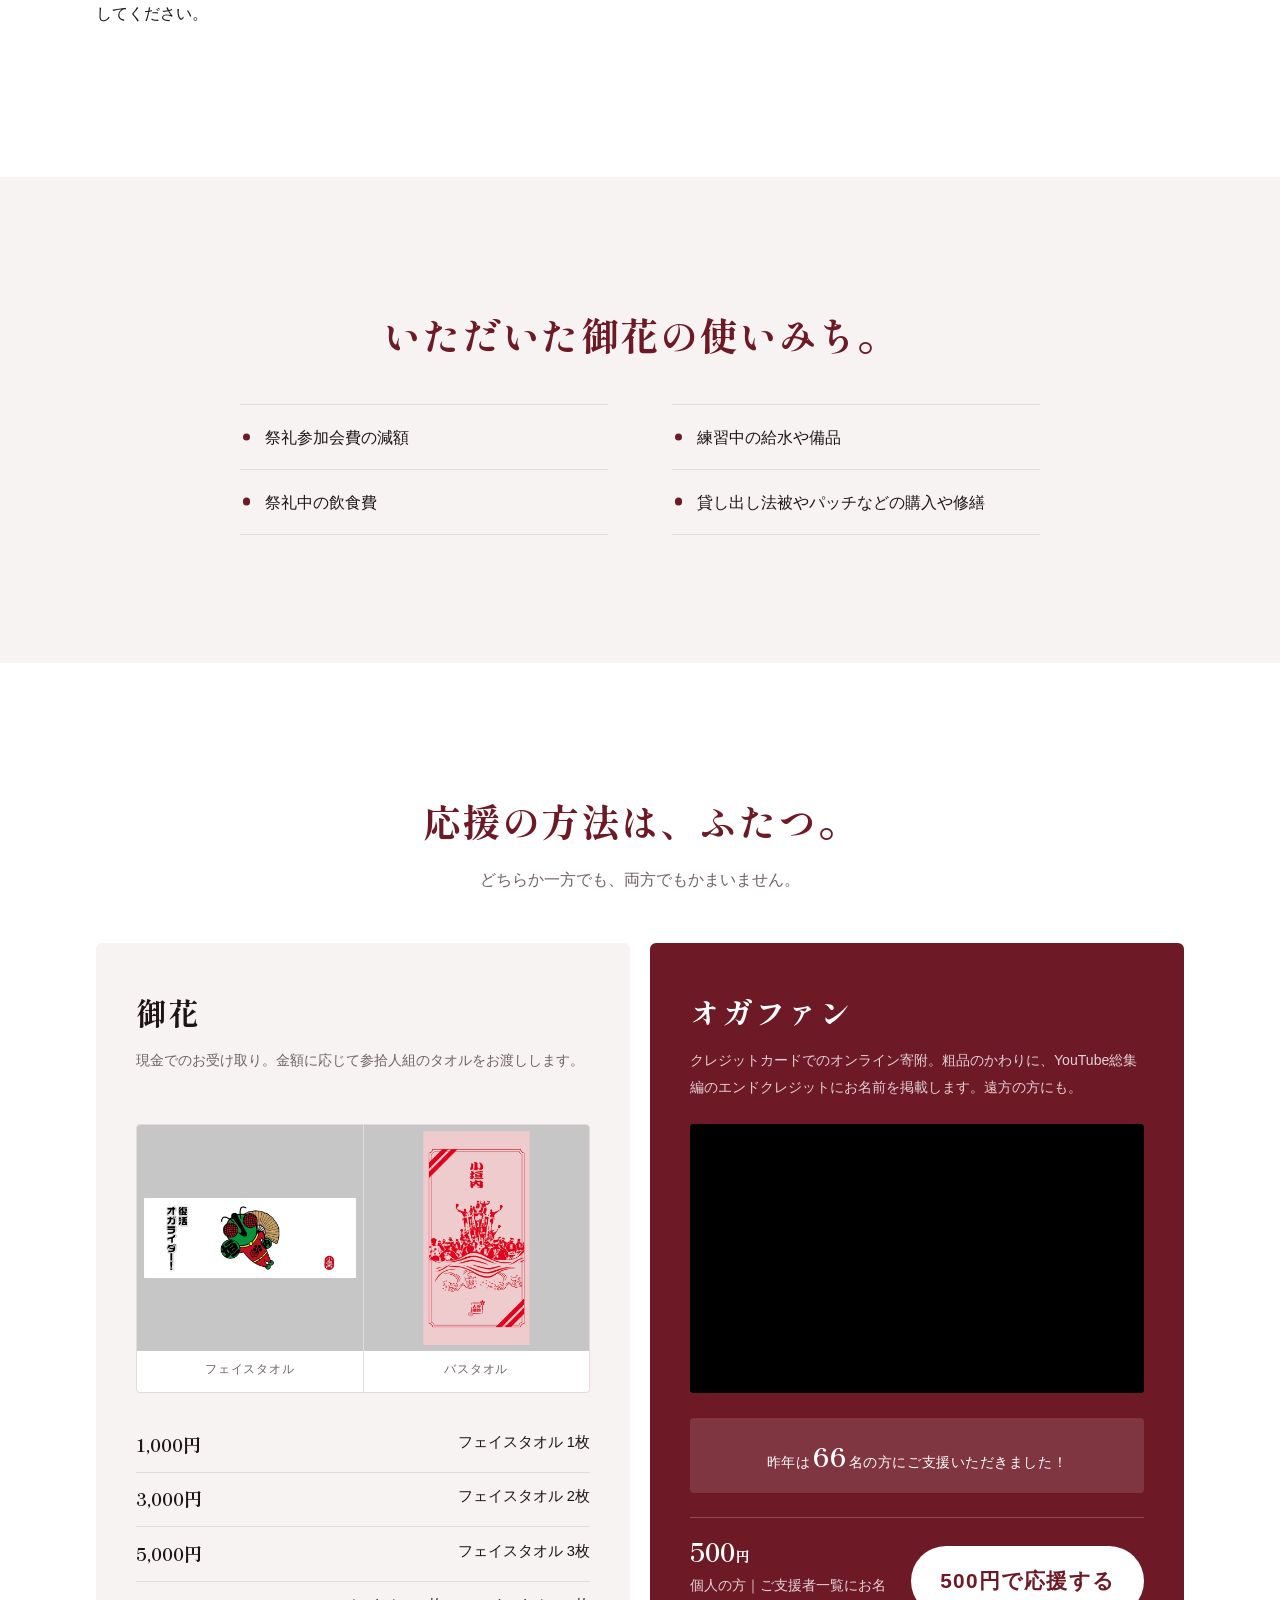
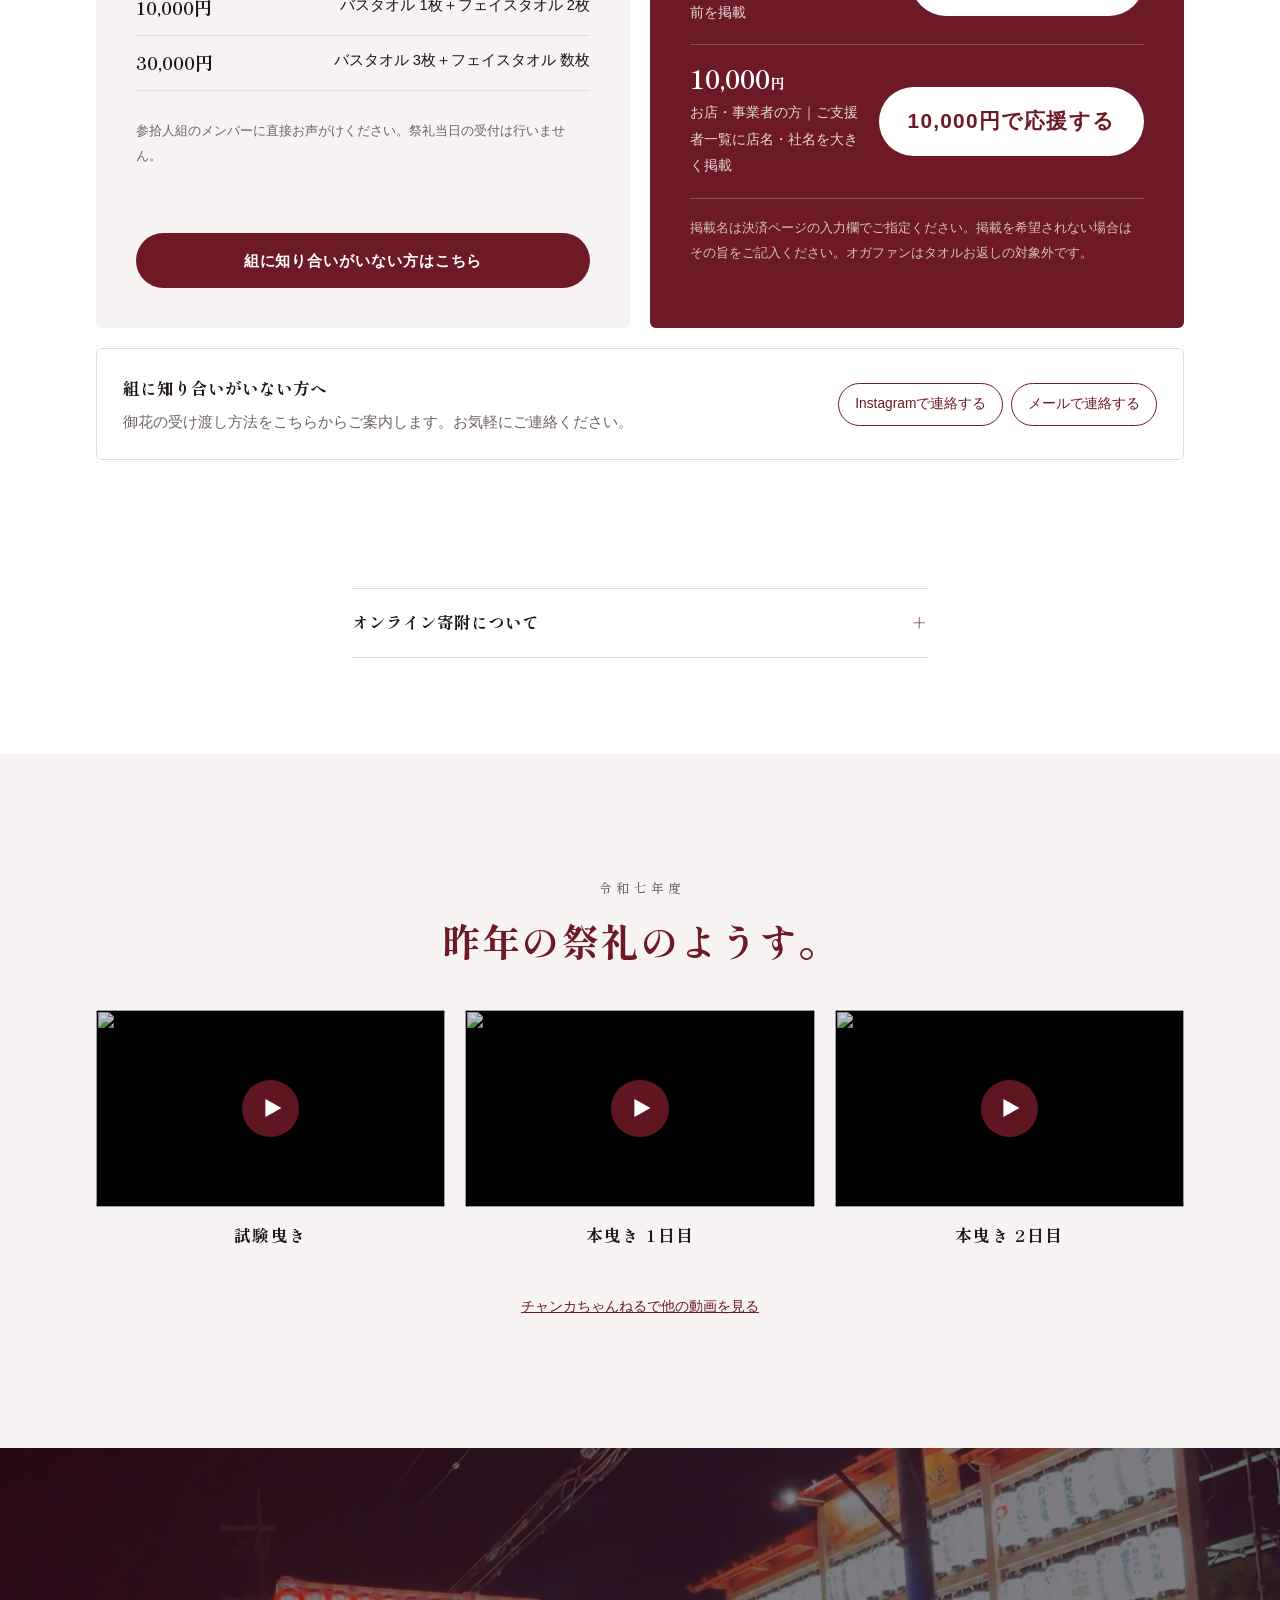
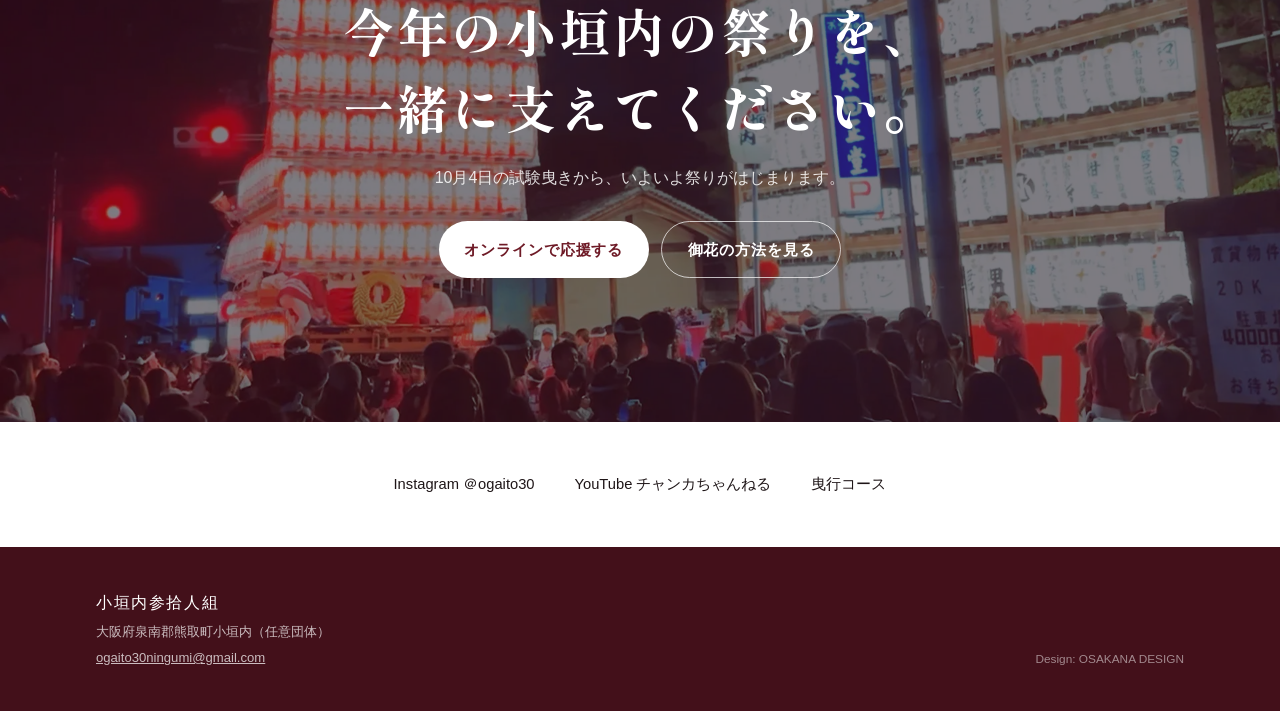
==== commit 1bc73acc: "feat: ヒーローの日程部分を曳行終了のお知らせに差し替え - 日程・試験曳き/本曳きの表示と曳行コースのリンクを削除 - 「曳行は終了しました」「ご協力ありがとうございました」を表示 - オガファ" ====
--- a/index.html
+++ b/index.html
@@ -46,9 +46,9 @@
   <div class="hero-inner">
     <img class="hero-name" src="img/ogaito_wht.webp" width="329" height="795" alt="小垣内">
     <div class="hero-date">
-      <p class="hero-date-title">令和八年度日程</p>
-      <p class="hero-date-list"><span><b>試験曳き</b>10月4日（日）</span><span><b>本曳き</b>10月10日（土）・11日（日）</span></p>
-      <a class="hero-course" data-ga="hero_course" href="course/">曳行コースを地図で見る</a>
+      <p class="hero-date-list">令和八年の曳行は終了しました</p>
+      <p class="hero-date-thanks">皆様のご協力ありがとうございました</p>
+      <p class="hero-date-note">オガファンは引き続き受付しています</p>
     </div>
   </div>
   <a class="hero-scroll" href="#lead">
--- a/css/ogaito30.css
+++ b/css/ogaito30.css
@@ -227,28 +227,26 @@
   color: rgba(255, 255, 255, .92);
 }
 
+.hero-date-thanks {
+  margin: .4rem 0 0;
+  font-size: .95rem;
+  line-height: 1.7;
+  letter-spacing: .04em;
+  color: rgba(255, 255, 255, .92);
+}
+
+.hero-date-note {
+  margin: .9rem 0 0;
+  font-size: .78rem;
+  line-height: 1.6;
+  letter-spacing: .06em;
+  color: rgba(255, 255, 255, .7);
+}
+
 .hero-date b {
   font-weight: 500;
   margin-right: .7em;
   color: rgba(255, 255, 255, .7);
-}
-
-.hero-course {
-  display: inline-block;
-  margin-top: 1.2rem;
-  padding: .45rem 1.2rem;
-  border: 1px solid rgba(255, 255, 255, .55);
-  border-radius: 999px;
-  font-size: .82rem;
-  line-height: 1.4;
-  letter-spacing: .08em;
-  text-decoration: none;
-  color: rgba(255, 255, 255, .92);
-  transition: background .2s ease;
-}
-
-.hero-course:hover {
-  background: rgba(255, 255, 255, .12);
 }
 
 
